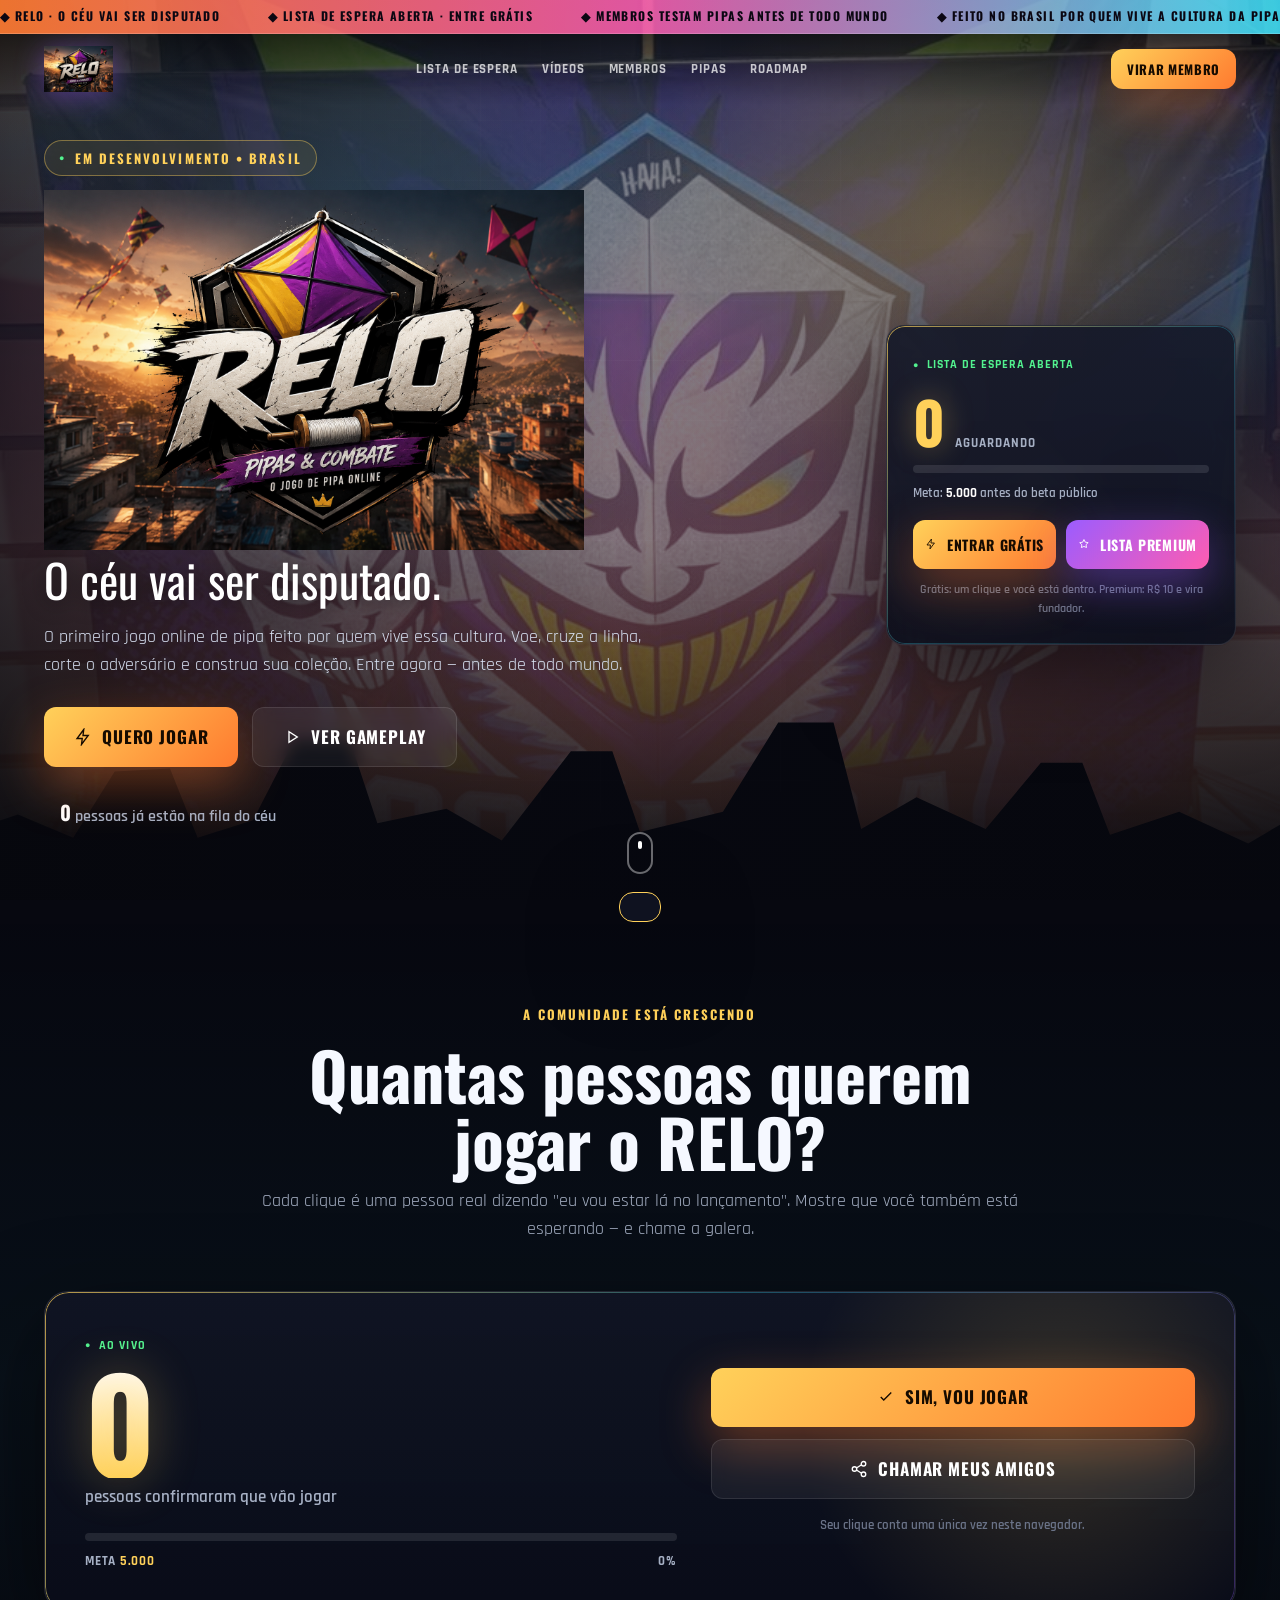
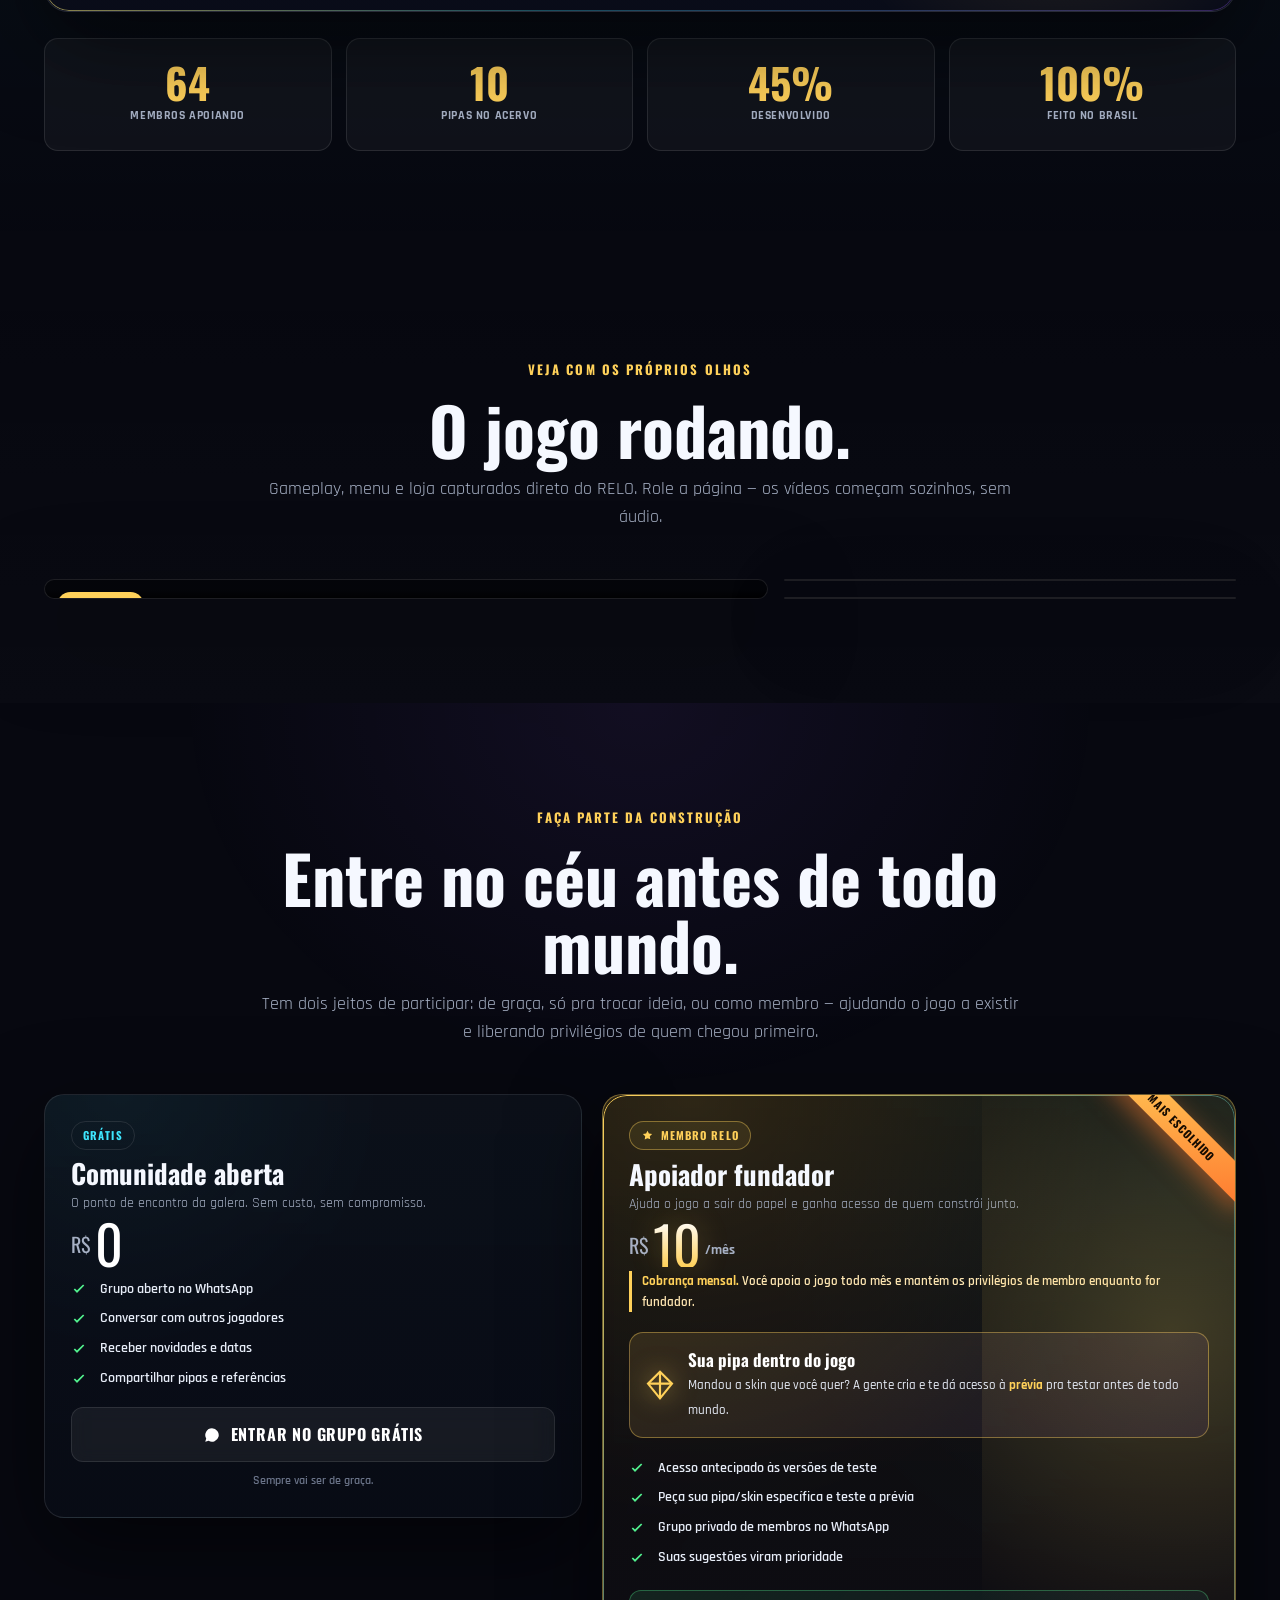
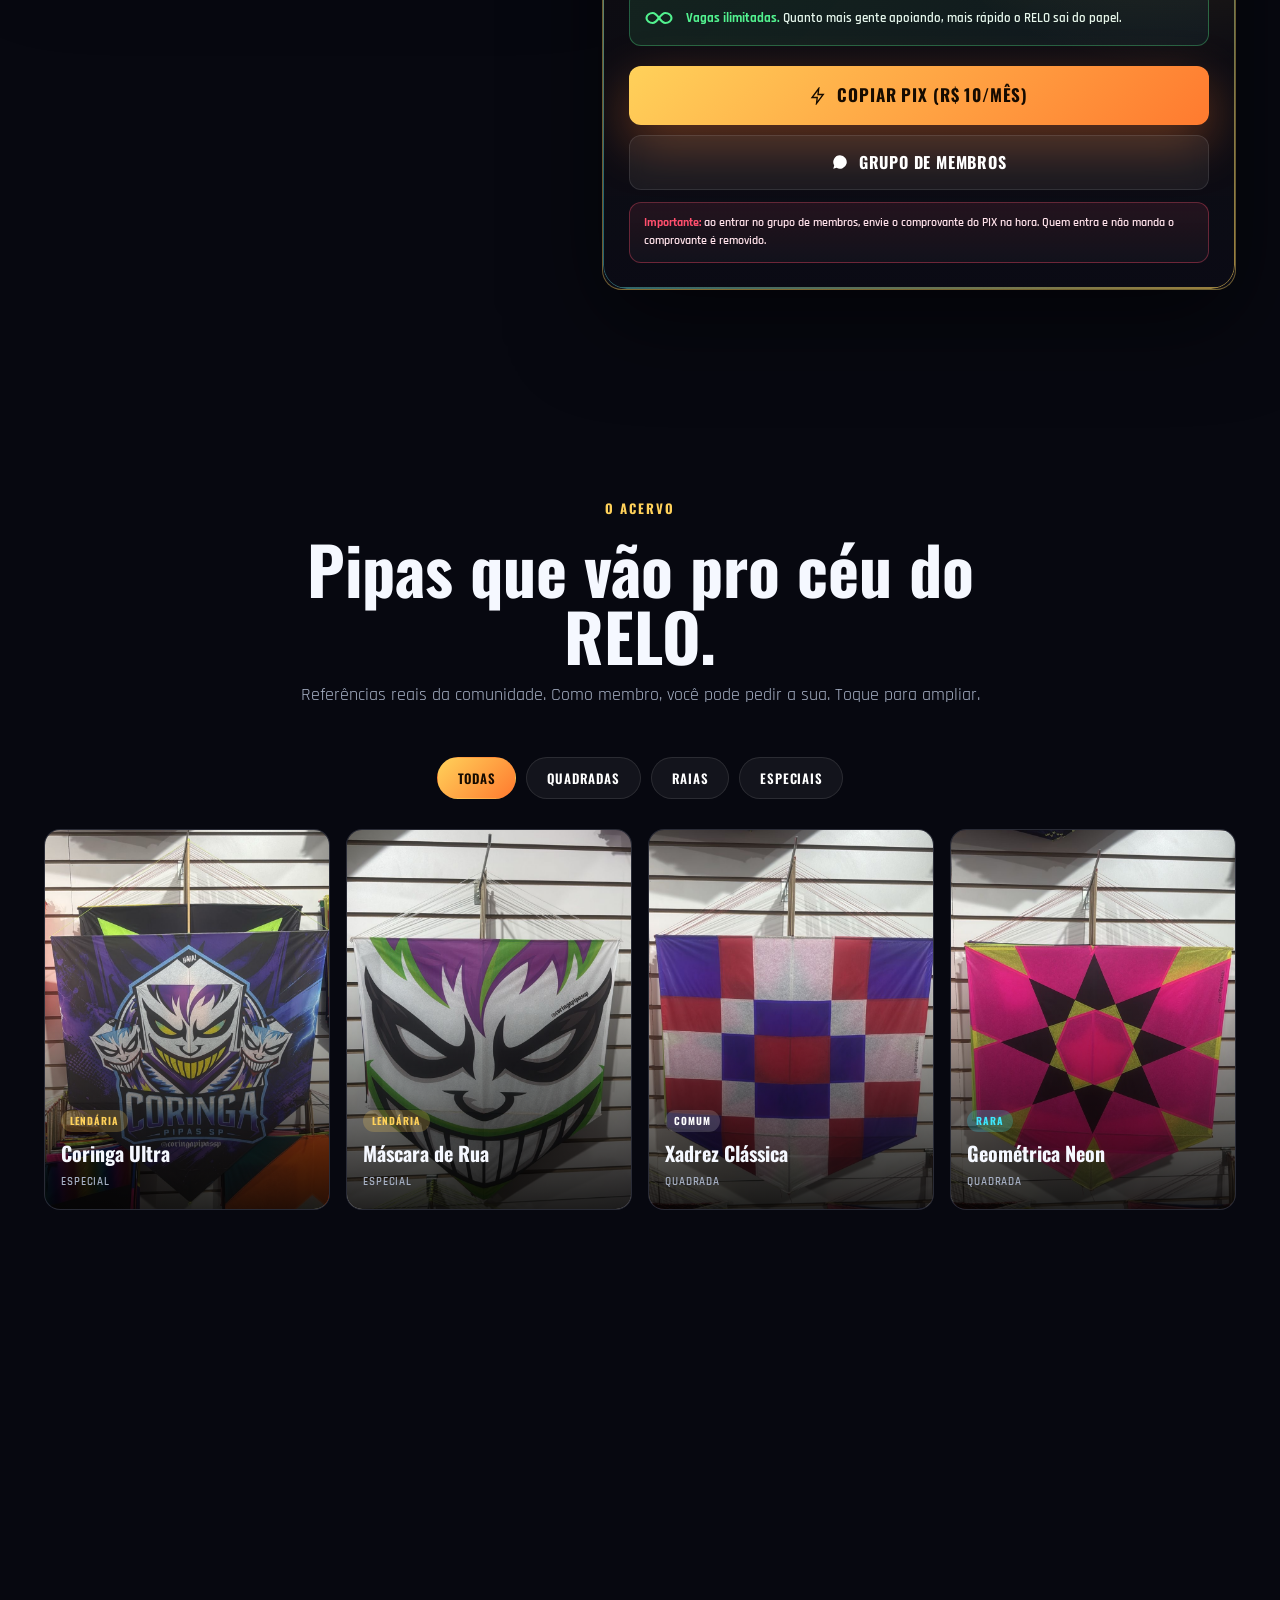
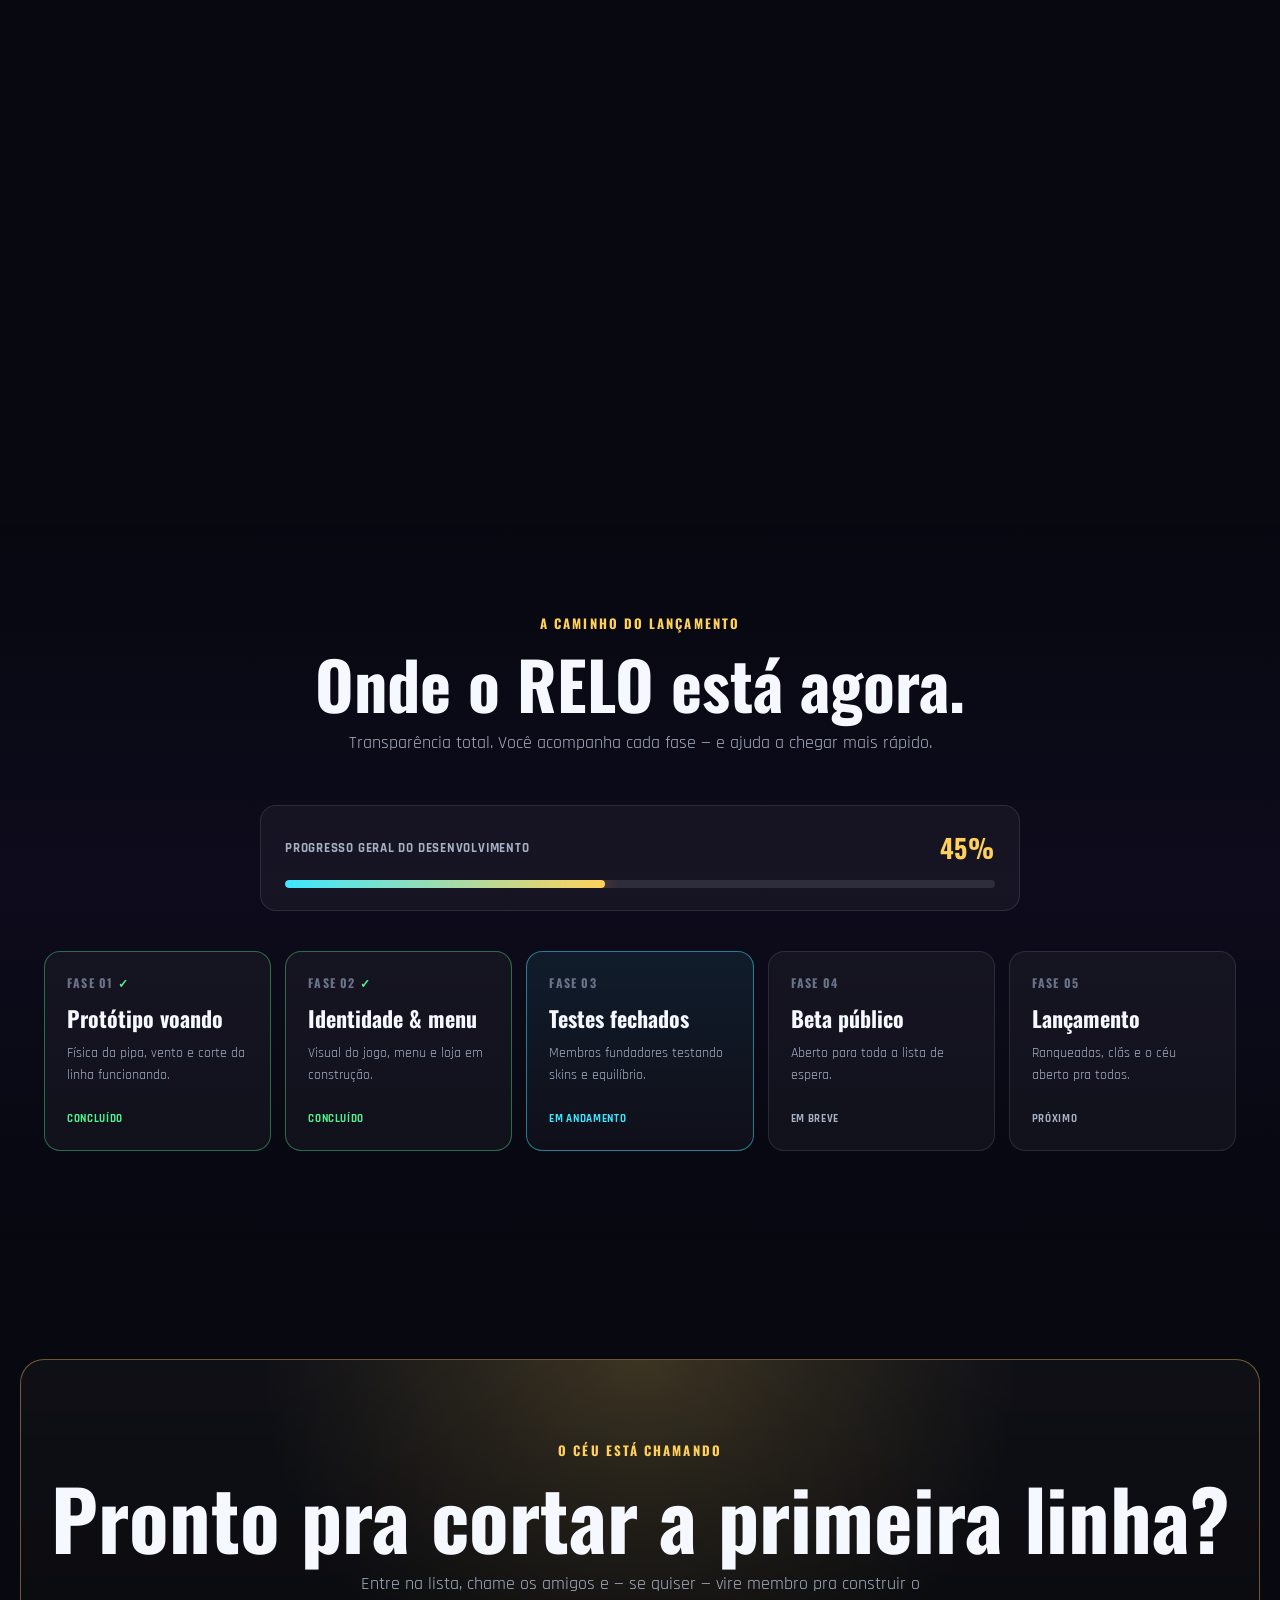
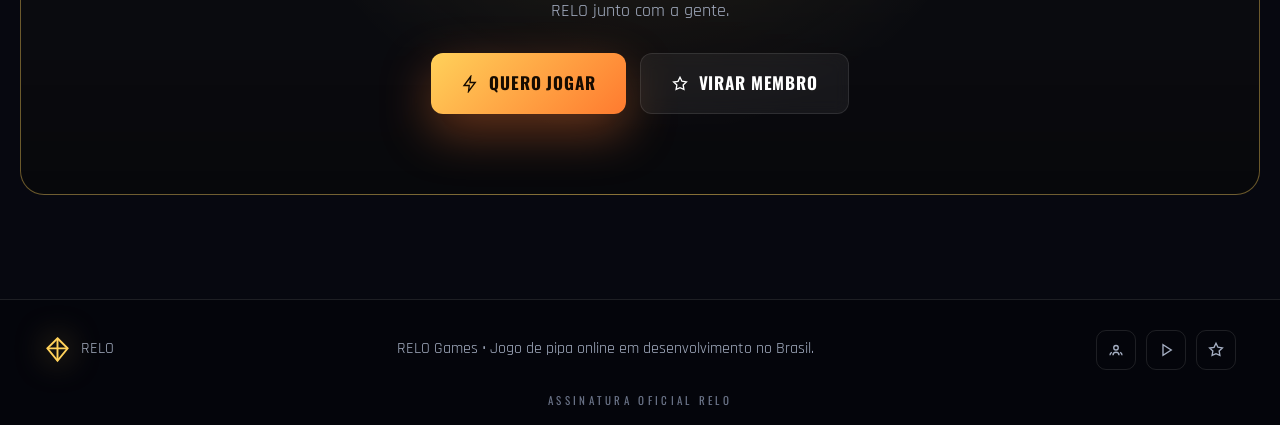
==== index.html @ 075b9c2d "Site RELO com aviso de melhor visualizacao via computador Site de pre-lancamento do jogo RELO. Inclu" ====
<!DOCTYPE html>
<html lang="pt-BR">
<head>
  <meta charset="UTF-8" />
  <meta name="viewport" content="width=device-width, initial-scale=1.0" />
  <title>RELO — O jogo de pipa que vai dominar o céu | Pré-lançamento</title>
  <meta name="description" content="RELO é o jogo online de pipa em desenvolvimento no Brasil. Entre na lista de espera, acompanhe os testes e vire membro para liberar sua pipa antes de todo mundo." />
  <meta name="theme-color" content="#080910" />
  <meta property="og:title" content="RELO — O céu vai ser disputado." />
  <meta property="og:description" content="Jogo online de pipa em desenvolvimento. Garanta seu lugar antes do lançamento." />
  <meta property="og:image" content="css/mov/Iconedogame.png" />
  <link rel="icon" type="image/png" href="css/mov/Iconedogame.png" />
  <link rel="apple-touch-icon" href="css/mov/Iconedogame.png" />
  <link rel="preconnect" href="https://fonts.googleapis.com" />
  <link rel="preconnect" href="https://fonts.gstatic.com" crossorigin />
  <link href="https://fonts.googleapis.com/css2?family=Oswald:wght@500;600;700&family=Rajdhani:wght@500;600;700&display=swap" rel="stylesheet" />
  <link rel="stylesheet" href="css/style.css" />
</head>
<body>
  <svg width="0" height="0" style="position:absolute" aria-hidden="true">
    <defs>
      <symbol id="i-kite" viewBox="0 0 24 24"><path d="M12 2 21 11 12 22 3 11Z"/><path d="M12 2v20M3 11h18"/></symbol>
      <symbol id="i-menu" viewBox="0 0 24 24"><path d="M4 7h16M4 12h16M4 17h16"/></symbol>
      <symbol id="i-x" viewBox="0 0 24 24"><path d="M6 6 18 18M18 6 6 18"/></symbol>
      <symbol id="i-play" viewBox="0 0 24 24"><path d="M8 5v14l11-7Z"/></symbol>
      <symbol id="i-users" viewBox="0 0 24 24"><path d="M16 19c0-2.2-1.8-4-4-4s-4 1.8-4 4"/><circle cx="12" cy="9" r="3"/><path d="M20 19c0-1.8-1-3.2-2.5-3.8M6.5 15.2C5 15.8 4 17.2 4 19"/></symbol>
      <symbol id="i-share" viewBox="0 0 24 24"><circle cx="18" cy="5" r="3"/><circle cx="6" cy="12" r="3"/><circle cx="18" cy="19" r="3"/><path d="M8.6 10.7 15.4 6.3M8.6 13.3l6.8 4.4"/></symbol>
      <symbol id="i-lock" viewBox="0 0 24 24"><rect x="5" y="10" width="14" height="10" rx="2"/><path d="M8 10V7a4 4 0 0 1 8 0v3"/></symbol>
      <symbol id="i-check" viewBox="0 0 24 24"><path d="m5 12 4 4L19 6"/></symbol>
      <symbol id="i-bolt" viewBox="0 0 24 24"><path d="M13 2 4 14h7l-1 8 9-12h-7l1-8Z"/></symbol>
      <symbol id="i-wa" viewBox="0 0 24 24"><path d="M12 3a9 9 0 0 0-7.7 13.6L3 21l4.5-1.2A9 9 0 1 0 12 3Z"/><path d="M8.5 8.6c.2-.5.4-.5.7-.5h.5c.2 0 .4 0 .6.5l.7 1.6c.1.2 0 .4-.1.6l-.5.6c-.1.2-.2.3 0 .6.3.5.8 1.1 1.4 1.5.6.4.9.5 1.1.6.2 0 .4 0 .5-.1l.6-.7c.2-.2.4-.2.6-.1l1.5.7c.2.1.4.2.4.4 0 .5-.2 1.3-.7 1.6-.5.3-1.4.5-2.6 0-1.5-.6-2.9-1.6-3.9-3-.6-.8-1.1-1.8-1.1-2.8 0-.7.3-1.2.5-1.5Z"/></symbol>
      <symbol id="i-star" viewBox="0 0 24 24"><path d="m12 3 2.6 5.3 5.9.9-4.3 4.1 1 5.8L12 16.9 6.8 19.2l1-5.8-4.3-4.1 5.9-.9L12 3Z"/></symbol>
      <symbol id="i-arrow" viewBox="0 0 24 24"><path d="M5 12h14M13 6l6 6-6 6"/></symbol>
    </defs>
  </svg>

  <!-- PRELOADER -->
  <div class="preloader" id="preloader" aria-hidden="true">
    <img class="pre-logo" src="css/mov/Iconedogame.png" alt="RELO" />
    <span class="pre-tag">carregando o céu…</span>
    <div class="pre-bar"><span></span></div>
  </div>

  <!-- AVISO DESKTOP -->
  <div class="desktop-notice" id="desktopNotice">
    <span class="dn-icon">🖥️</span>
    <p>Para a melhor experiência, acesse pelo <b>computador</b>.</p>
    <button class="dn-close" id="closeNotice" aria-label="Fechar aviso">&times;</button>
  </div>

  <!-- FUNDO ANIMADO -->
  <canvas class="fx-canvas" id="fxCanvas" aria-hidden="true"></canvas>
  <div class="cursor-glow" id="cursorGlow" aria-hidden="true"></div>

  <!-- TOPO: ticker de anúncio -->
  <div class="topbar" id="topbar">
    <div class="ticker"><div class="ticker-track" id="tickerTrack"></div></div>
  </div>

  <header class="nav" id="nav">
    <div class="container nav-inner">
      <a class="brand" href="#topo" aria-label="RELO">
        <img class="brand-logo" src="css/mov/Iconedogame.png" alt="RELO" />
      </a>
      <nav class="nav-links" id="navLinks">
        <a href="#comunidade">Lista de espera</a>
        <a href="#videos">Vídeos</a>
        <a href="#membros">Membros</a>
        <a href="#galeria">Pipas</a>
        <a href="#roadmap">Roadmap</a>
      </nav>
      <div class="nav-actions">
        <a href="#membros" class="btn btn-primary btn-sm">Virar membro</a>
        <button class="burger" id="burger" aria-label="Abrir menu"><svg><use href="#i-menu"/></svg></button>
      </div>
    </div>
  </header>

  <main id="topo">
    <!-- HERO -->
    <section class="hero">
      <div class="hero-media" aria-hidden="true">
        <video autoplay muted loop playsinline preload="metadata" poster="css/mov/2996483c-a975-49ae-b108-f46422856512.JPG">
          <source src="css/mov/gameplay.mp4" type="video/mp4" />
        </video>
      </div>
      <div class="hero-overlay"></div>
      <div class="hero-grid-fx" aria-hidden="true"></div>
      <div class="kite-field" aria-hidden="true">
        <span class="kite k1"></span><span class="kite k2"></span><span class="kite k3"></span><span class="kite k4"></span>
      </div>

      <div class="container hero-inner">
        <div class="hero-copy">
          <span class="kicker reveal"><span class="live-dot">●</span> Em desenvolvimento • Brasil</span>
          <h1 class="sr-only">RELO — jogo online de pipa</h1>
          <img class="hero-logo reveal" src="css/mov/Iconedogame.png" alt="RELO — Pipas & Combate" />
          <p class="hero-sub reveal">O céu vai ser disputado.</p>
          <p class="lead reveal">O primeiro jogo online de pipa feito por quem vive essa cultura. Voe, cruze a linha, corte o adversário e construa sua coleção. Entre agora — antes de todo mundo.</p>
          <div class="hero-actions reveal">
            <a href="#comunidade" class="btn btn-primary btn-lg magnetic"><svg><use href="#i-bolt"/></svg> Quero jogar</a>
            <a href="#videos" class="btn btn-ghost btn-lg magnetic"><svg><use href="#i-play"/></svg> Ver gameplay</a>
          </div>
          <div class="hero-trust reveal">
            <div class="avatar-row" id="heroAvatars"></div>
            <p><b id="heroTotal" data-count="0">0</b> pessoas já estão na fila do céu</p>
          </div>
        </div>

        <aside class="launch-card reveal">
          <span class="live-badge"><span class="live-dot">●</span> Lista de espera aberta</span>
          <div class="lc-count"><strong id="launchTotal" data-count="0">0</strong><em>aguardando</em></div>
          <div class="lc-bar"><span id="launchBar"></span></div>
          <p class="lc-goal">Meta: <b id="launchGoal">5.000</b> antes do beta público</p>
          <div class="lc-choices">
            <button class="btn btn-primary magnetic" id="launchJoin" type="button"><svg><use href="#i-bolt"/></svg> Entrar grátis</button>
            <a href="#membros" class="btn btn-premium magnetic" id="launchPremium"><svg><use href="#i-star"/></svg> Lista premium</a>
          </div>
          <span class="lc-mini">Grátis: um clique e você está dentro. Premium: R$ 10 e vira fundador.</span>
        </aside>
      </div>

      <a href="#comunidade" class="scroll-cue" aria-label="Rolar"><span></span></a>
    </section>

    <!-- LISTA DE ESPERA / HYPE -->
    <section class="sec wait-section" id="comunidade">
      <div class="container">
        <div class="sec-head reveal">
          <span class="eyebrow">A comunidade está crescendo</span>
          <h2>Quantas pessoas querem jogar o RELO?</h2>
          <p>Cada clique é uma pessoa real dizendo "eu vou estar lá no lançamento". Mostre que você também está esperando — e chame a galera.</p>
        </div>

        <div class="hype-panel reveal">
          <div class="hype-main">
            <span class="hype-label"><span class="live-dot">●</span> ao vivo</span>
            <b class="hype-number" id="waitCount" data-count="0">0</b>
            <span class="hype-sub">pessoas confirmaram que vão jogar</span>
            <div class="hype-bar"><span id="waitBar"></span></div>
            <div class="hype-bar-info"><span>Meta <b id="waitGoal">5.000</b></span><span id="waitPct">0%</span></div>
          </div>
          <div class="hype-actions">
            <button class="btn btn-primary btn-lg wait-btn magnetic" id="confirmWait" type="button"><svg><use href="#i-check"/></svg> Sim, vou jogar</button>
            <button class="btn btn-ghost btn-lg magnetic" id="shareSite" type="button"><svg><use href="#i-share"/></svg> Chamar meus amigos</button>
            <p class="microcopy" id="waitHint">Seu clique conta uma única vez neste navegador.</p>
          </div>
        </div>

        <div class="stat-strip reveal">
          <div class="stat"><b id="sMembers">0</b><span>membros apoiando</span></div>
          <div class="stat"><b id="sKites">10</b><span>pipas no acervo</span></div>
          <div class="stat"><b>45%</b><span>desenvolvido</span></div>
          <div class="stat"><b>100%</b><span>feito no Brasil</span></div>
        </div>
      </div>
    </section>

    <!-- VÍDEOS DO JOGO -->
    <section class="sec videos-section" id="videos">
      <div class="container">
        <div class="sec-head reveal">
          <span class="eyebrow">Veja com os próprios olhos</span>
          <h2>O jogo rodando.</h2>
          <p>Gameplay, menu e loja capturados direto do RELO. Role a página — os vídeos começam sozinhos, sem áudio.</p>
        </div>
        <div class="game-video-grid" id="gameVideoGrid"></div>
      </div>
    </section>

    <!-- MEMBROS / DESTAQUE -->
    <section class="sec members-section" id="membros">
      <div class="container">
        <div class="sec-head reveal">
          <span class="eyebrow">Faça parte da construção</span>
          <h2>Entre no céu antes de todo mundo.</h2>
          <p>Tem dois jeitos de participar: de graça, só pra trocar ideia, ou como membro — ajudando o jogo a existir e liberando privilégios de quem chegou primeiro.</p>
        </div>

        <div class="plans-grid">
          <!-- FREE -->
          <article class="plan plan-free reveal">
            <div class="plan-top">
              <span class="plan-tag">Grátis</span>
              <h3>Comunidade aberta</h3>
              <p class="plan-desc">O ponto de encontro da galera. Sem custo, sem compromisso.</p>
            </div>
            <div class="plan-price"><span class="pp-cur">R$</span><span class="pp-val">0</span></div>
            <ul class="plan-list">
              <li><svg><use href="#i-check"/></svg> Grupo aberto no WhatsApp</li>
              <li><svg><use href="#i-check"/></svg> Conversar com outros jogadores</li>
              <li><svg><use href="#i-check"/></svg> Receber novidades e datas</li>
              <li><svg><use href="#i-check"/></svg> Compartilhar pipas e referências</li>
            </ul>
            <a href="#" class="btn btn-ghost btn-block magnetic" id="communityWhatsapp" data-wa="free"><svg><use href="#i-wa"/></svg> Entrar no grupo grátis</a>
            <span class="plan-foot">Sempre vai ser de graça.</span>
          </article>

          <!-- MEMBRO R$10 (DESTAQUE) -->
          <article class="plan plan-member reveal" id="membro">
            <div class="plan-flare" aria-hidden="true"></div>
            <span class="plan-ribbon">Mais escolhido</span>
            <div class="plan-top">
              <span class="plan-tag gold"><svg><use href="#i-star"/></svg> Membro RELO</span>
              <h3>Apoiador fundador</h3>
              <p class="plan-desc">Ajuda o jogo a sair do papel e ganha acesso de quem constrói junto.</p>
            </div>
            <div class="plan-price gold"><span class="pp-cur">R$</span><span class="pp-val">10</span><span class="pp-per">/mês</span></div>
            <p class="monthly-note"><b>Cobrança mensal.</b> Você apoia o jogo todo mês e mantém os privilégios de membro enquanto for fundador.</p>

            <div class="perk-hero">
              <svg><use href="#i-kite"/></svg>
              <div>
                <b>Sua pipa dentro do jogo</b>
                <span>Mandou a skin que você quer? A gente cria e te dá acesso à <i>prévia</i> pra testar antes de todo mundo.</span>
              </div>
            </div>

            <ul class="plan-list">
              <li><svg><use href="#i-check"/></svg> Acesso antecipado às versões de teste</li>
              <li><svg><use href="#i-check"/></svg> Peça sua pipa/skin específica e teste a prévia</li>
              <li><svg><use href="#i-check"/></svg> Grupo privado de membros no WhatsApp</li>
              <li><svg><use href="#i-check"/></svg> Suas sugestões viram prioridade</li>
            </ul>

            <div class="unlimited-row">
              <svg viewBox="0 0 24 24"><path d="M7 8c-2.8 0-5 1.8-5 4s2.2 4 5 4c4 0 6-8 10-8 2.8 0 5 1.8 5 4s-2.2 4-5 4c-4 0-6-8-10-8Z"/></svg>
              <span><b>Vagas ilimitadas.</b> Quanto mais gente apoiando, mais rápido o RELO sai do papel.</span>
            </div>

            <div class="member-actions">
              <button class="btn btn-primary btn-block btn-lg magnetic" id="pixButton" type="button"><svg><use href="#i-bolt"/></svg> Copiar PIX (R$ 10/mês)</button>
              <a href="#" class="btn btn-ghost btn-block magnetic" id="supportWhatsapp" data-wa="vip"><svg><use href="#i-wa"/></svg> Grupo de membros</a>
            </div>
            <p class="member-note"><b>Importante:</b> ao entrar no grupo de membros, envie o comprovante do PIX na hora. Quem entra e não manda o comprovante é removido.</p>
          </article>
        </div>
      </div>
    </section>

    <!-- GALERIA DE PIPAS -->
    <section class="sec gallery-section" id="galeria">
      <div class="container">
        <div class="sec-head reveal">
          <span class="eyebrow">O acervo</span>
          <h2>Pipas que vão pro céu do RELO.</h2>
          <p>Referências reais da comunidade. Como membro, você pode pedir a sua. Toque para ampliar.</p>
        </div>
        <div class="filter-row reveal" id="galleryFilters">
          <button class="chip active" data-filter="all">Todas</button>
          <button class="chip" data-filter="Quadrada">Quadradas</button>
          <button class="chip" data-filter="Raia">Raias</button>
          <button class="chip" data-filter="Especial">Especiais</button>
        </div>
        <div class="showcase-grid" id="galleryGrid"></div>
      </div>
    </section>

    <!-- ROADMAP -->
    <section class="sec roadmap-section" id="roadmap">
      <div class="container">
        <div class="sec-head reveal">
          <span class="eyebrow">A caminho do lançamento</span>
          <h2>Onde o RELO está agora.</h2>
          <p>Transparência total. Você acompanha cada fase — e ajuda a chegar mais rápido.</p>
        </div>
        <div class="dev-progress reveal">
          <div class="dp-head"><span>Progresso geral do desenvolvimento</span><b id="devPct">45%</b></div>
          <div class="dp-bar"><span id="devBar"></span></div>
        </div>
        <div class="road-grid">
          <article class="road done reveal"><span class="road-ph">Fase 01</span><h3>Protótipo voando</h3><p>Física da pipa, vento e corte da linha funcionando.</p><span class="road-state">Concluído</span></article>
          <article class="road done reveal"><span class="road-ph">Fase 02</span><h3>Identidade & menu</h3><p>Visual do jogo, menu e loja em construção.</p><span class="road-state">Concluído</span></article>
          <article class="road active reveal"><span class="road-ph">Fase 03</span><h3>Testes fechados</h3><p>Membros fundadores testando skins e equilíbrio.</p><span class="road-state">Em andamento</span></article>
          <article class="road reveal"><span class="road-ph">Fase 04</span><h3>Beta público</h3><p>Aberto para toda a lista de espera.</p><span class="road-state">Em breve</span></article>
          <article class="road reveal"><span class="road-ph">Fase 05</span><h3>Lançamento</h3><p>Ranqueadas, clãs e o céu aberto pra todos.</p><span class="road-state">Próximo</span></article>
        </div>
      </div>
    </section>

    <!-- CTA FINAL -->
    <section class="sec download" id="baixar">
      <div class="container cta-final reveal">
        <div class="kite-field cta-kites" aria-hidden="true"><span class="kite k1"></span><span class="kite k2"></span></div>
        <span class="eyebrow">O céu está chamando</span>
        <h2>Pronto pra cortar a primeira linha?</h2>
        <p>Entre na lista, chame os amigos e — se quiser — vire membro pra construir o RELO junto com a gente.</p>
        <div class="cta-actions">
          <a class="btn btn-primary btn-lg magnetic" href="#comunidade"><svg><use href="#i-bolt"/></svg> Quero jogar</a>
          <a class="btn btn-ghost btn-lg magnetic" href="#membros"><svg><use href="#i-star"/></svg> Virar membro</a>
        </div>
      </div>
    </section>
  </main>

  <footer class="footer">
    <div class="container foot-inner">
      <div class="brand"><svg class="mark"><use href="#i-kite"/></svg><span>RELO</span></div>
      <span>RELO Games • Jogo de pipa online em desenvolvimento no Brasil.</span>
      <div class="social">
        <a href="#comunidade" aria-label="Comunidade"><svg><use href="#i-users"/></svg></a>
        <a href="#videos" aria-label="Vídeos"><svg><use href="#i-play"/></svg></a>
        <a href="#membros" aria-label="Membros"><svg><use href="#i-star"/></svg></a>
      </div>
    </div>
    <div class="signature">ASSINATURA OFICIAL RELO</div>
  </footer>

  <!-- LIGHTBOX -->
  <div class="lightbox" id="lightbox" aria-hidden="true">
    <button class="lb-close" id="lbClose" aria-label="Fechar"><svg><use href="#i-x"/></svg></button>
    <div class="lb-inner" id="lbInner"></div>
  </div>

  <div class="toast" id="toast"></div>

  <script>
    document.getElementById('closeNotice').addEventListener('click',function(){
      document.getElementById('desktopNotice').style.display='none';
    });
  </script>
  <script src="js/config.js"></script>
  <script src="js/api.js"></script>
  <script src="js/app.js"></script>
</body>
</html>
---- css/style.css ----
/* ============================================================
   RELO — Pré-lançamento. Design senior, AAA, cultura de pipa.
   ============================================================ */
:root{
  --bg:#070810;
  --bg2:#0b0e1c;
  --panel:rgba(16,20,34,.66);
  --line:rgba(255,255,255,.10);
  --line-strong:rgba(255,209,90,.40);
  --text:#f5f8ff;
  --muted:#a6b0c4;
  --faint:#6a7388;
  --gold:#ffd15a;
  --orange:#ff7a2f;
  --cyan:#3ee7ff;
  --green:#52f28f;
  --red:#ff4f6d;
  --violet:#9b5cff;
  --pink:#ff5db1;
  --shadow:0 30px 90px rgba(0,0,0,.55);
  --maxw:1240px;
  --r:18px;
}
*{box-sizing:border-box;margin:0;padding:0}
html{scroll-behavior:smooth}
body{font-family:"Rajdhani","Segoe UI",sans-serif;background:var(--bg);color:var(--text);line-height:1.55;overflow-x:hidden;-webkit-font-smoothing:antialiased}
body::before{content:"";position:fixed;inset:0;z-index:-4;background:
  radial-gradient(60% 50% at 10% 6%,rgba(62,231,255,.16),transparent 55%),
  radial-gradient(55% 45% at 90% 14%,rgba(255,122,47,.16),transparent 52%),
  radial-gradient(40% 40% at 75% 80%,rgba(155,92,255,.12),transparent 60%),
  linear-gradient(180deg,#070810 0%,#0d1226 46%,#06070e 100%)}
a{color:inherit;text-decoration:none}
button,input{font:inherit}
svg,img,video{display:block}
b,strong{font-weight:700}
.container{width:100%;max-width:var(--maxw);margin:0 auto;padding:0 24px}

/* FUNDO CANVAS + CURSOR */
.fx-canvas{position:fixed;inset:0;z-index:-3;pointer-events:none;opacity:.9}
.cursor-glow{position:fixed;top:0;left:0;width:520px;height:520px;border-radius:50%;pointer-events:none;z-index:1;transform:translate(-50%,-50%);background:radial-gradient(circle,rgba(255,209,90,.10),rgba(62,231,255,.05) 40%,transparent 68%);mix-blend-mode:screen;transition:opacity .3s;opacity:0}
@media (hover:hover){.cursor-glow{opacity:1}}

/* SR-ONLY */
.sr-only{position:absolute;width:1px;height:1px;padding:0;margin:-1px;overflow:hidden;clip:rect(0,0,0,0);border:0}

/* PRELOADER */
.preloader{position:fixed;inset:0;z-index:200;display:grid;place-content:center;justify-items:center;gap:18px;background:radial-gradient(circle at 50% 40%,#150f2b,#06070e);transition:opacity .6s,visibility .6s}
.preloader.hide{opacity:0;visibility:hidden}
.pre-logo{width:min(260px,68vw);filter:drop-shadow(0 0 40px rgba(155,92,255,.5));animation:preFly 2s ease-in-out infinite}
@keyframes preFly{0%,100%{transform:translateY(0) rotate(-1.5deg)}50%{transform:translateY(-12px) rotate(1.5deg)}}
.pre-tag{color:var(--muted);text-transform:uppercase;letter-spacing:.2em;font-size:12px;font-weight:700}
.pre-bar{width:180px;height:4px;border-radius:999px;background:rgba(255,255,255,.12);overflow:hidden}
.pre-bar span{display:block;height:100%;width:40%;border-radius:999px;background:linear-gradient(90deg,var(--gold),var(--violet));animation:preLoad 1.2s ease-in-out infinite}
@keyframes preLoad{0%{transform:translateX(-120%)}100%{transform:translateX(360%)}}

/* TOPBAR TICKER */
.topbar{position:fixed;top:0;left:0;right:0;z-index:60;height:34px;background:linear-gradient(90deg,rgba(255,122,47,.9),rgba(255,93,177,.85),rgba(62,231,255,.85));overflow:hidden;border-bottom:1px solid rgba(255,255,255,.18)}
.ticker{height:100%;display:flex;align-items:center}
.ticker-track{display:flex;gap:48px;white-space:nowrap;animation:tick 26s linear infinite;will-change:transform}
.ticker-track span{font-family:"Oswald";font-weight:700;text-transform:uppercase;letter-spacing:.12em;font-size:12px;color:#0b0712;display:inline-flex;align-items:center;gap:10px}
@keyframes tick{from{transform:translateX(0)}to{transform:translateX(-50%)}}

/* NAV */
.nav{position:fixed;top:34px;left:0;right:0;z-index:55;transition:.25s;background:linear-gradient(180deg,rgba(0,0,0,.55),transparent)}
.nav.scrolled{background:rgba(8,10,20,.82);border-bottom:1px solid var(--line);backdrop-filter:blur(20px);top:0}
.nav-inner{height:70px;display:flex;align-items:center;justify-content:space-between;gap:20px}
.brand{display:flex;align-items:center;gap:10px}
.brand-logo{height:46px;width:auto;filter:drop-shadow(0 4px 14px rgba(155,92,255,.45))}
.mark{width:27px;height:27px;stroke:var(--gold);fill:none;stroke-width:1.7;filter:drop-shadow(0 0 16px rgba(255,209,90,.6))}
.nav-links{display:flex;align-items:center;gap:24px}
.nav-links a{font-size:13px;font-weight:700;text-transform:uppercase;letter-spacing:.07em;color:rgba(255,255,255,.74);position:relative;transition:.2s}
.nav-links a::after{content:"";position:absolute;left:0;bottom:-6px;height:2px;width:0;background:var(--gold);transition:.25s}
.nav-links a:hover{color:#fff}.nav-links a:hover::after{width:100%}
.nav-actions{display:flex;align-items:center;gap:10px}
.burger{display:none;border:0;background:rgba(255,255,255,.08);color:#fff;width:42px;height:42px;border-radius:10px}
.burger svg,.btn svg,.social svg,.lb-close svg{width:18px;height:18px;stroke:currentColor;fill:none;stroke-width:1.8}

/* BOTÕES */
.btn{position:relative;border:0;cursor:pointer;display:inline-flex;align-items:center;justify-content:center;gap:10px;border-radius:12px;padding:14px 24px;font-family:"Oswald";font-weight:700;text-transform:uppercase;letter-spacing:.05em;transition:.2s transform,.2s box-shadow,.2s border-color,.2s background;white-space:nowrap;overflow:hidden}
.btn::after{content:"";position:absolute;top:0;left:-120%;width:60%;height:100%;background:linear-gradient(100deg,transparent,rgba(255,255,255,.35),transparent);transform:skewX(-18deg);transition:.6s}
.btn:hover::after{left:130%}
.btn:hover{transform:translateY(-3px)}
.btn:active{transform:translateY(-1px) scale(.99)}
.btn-sm{padding:10px 16px;font-size:13px}
.btn-lg{padding:16px 30px;font-size:17px}
.btn-block{width:100%}
.btn svg{fill:none}
.btn-primary svg[href="#i-wa"],.btn svg use{}
.btn-primary{background:linear-gradient(135deg,var(--gold),var(--orange));color:#160b00;box-shadow:0 18px 50px rgba(255,122,47,.38)}
.btn-primary:hover{box-shadow:0 22px 64px rgba(255,122,47,.5)}
.btn-secondary{background:linear-gradient(135deg,var(--cyan),var(--violet));color:#04060f;box-shadow:0 18px 50px rgba(62,231,255,.28)}
.btn-ghost{background:rgba(255,255,255,.06);border:1px solid var(--line);color:#fff;backdrop-filter:blur(8px)}
.btn-ghost:hover{border-color:var(--line-strong);background:rgba(255,255,255,.1)}
[id$="Whatsapp"] svg use{fill:currentColor;stroke:none}
.btn svg.wa{fill:currentColor}

/* HERO */
.hero{min-height:100vh;position:relative;display:flex;align-items:center;padding:140px 0 70px;overflow:hidden}
.hero-media{position:absolute;inset:0;z-index:-2;overflow:hidden;background:linear-gradient(135deg,#1a2240,#08090f)}
.hero-media::before{content:"";position:absolute;inset:0;z-index:0;background:
  radial-gradient(44% 48% at 76% 26%,rgba(255,209,90,.5),transparent 62%),
  radial-gradient(40% 40% at 64% 44%,rgba(255,79,109,.26),transparent 70%),
  radial-gradient(38% 32% at 26% 22%,rgba(62,231,255,.2),transparent 64%),
  linear-gradient(180deg,#10162a 0%,#243054 38%,#7d3a48 70%,#ff8b3d 100%)}
.hero-media::after{content:"";position:absolute;left:-4%;right:-4%;bottom:-1px;height:32%;z-index:2;background:#070810;
  clip-path:polygon(0 78%,5% 70%,9% 78%,12% 55%,16% 54%,18% 78%,22% 72%,25% 44%,29% 44%,31% 73%,36% 68%,40% 79%,45% 48%,48% 48%,50% 76%,56% 69%,60% 38%,64% 38%,66% 75%,70% 64%,75% 75%,79% 52%,82% 52%,84% 77%,89% 69%,94% 80%,100% 63%,100% 100%,0 100%)}
.hero-media video{position:absolute;inset:0;z-index:1;width:100%;height:100%;object-fit:cover;opacity:.6;filter:saturate(1.2) contrast(1.05) brightness(1.05);mix-blend-mode:screen}
.hero-overlay{position:absolute;inset:0;z-index:-1;background:
  linear-gradient(90deg,rgba(6,7,12,.72),rgba(6,7,12,.16) 48%,rgba(6,7,12,.46)),
  linear-gradient(180deg,rgba(0,0,0,.05),rgba(7,8,16,.2) 60%,#070810 99%)}
.hero-grid-fx{position:absolute;inset:0;z-index:-1;background-image:linear-gradient(rgba(255,255,255,.045) 1px,transparent 1px),linear-gradient(90deg,rgba(255,255,255,.045) 1px,transparent 1px);background-size:60px 60px;mask-image:radial-gradient(circle at 50% 40%,#000,transparent 70%);opacity:.5}
.kite-field{position:absolute;inset:0;pointer-events:none;overflow:hidden;z-index:0}
.kite{position:absolute;width:26px;height:34px;background:linear-gradient(135deg,var(--gold),var(--red));clip-path:polygon(50% 0,100% 45%,50% 100%,0 45%);filter:drop-shadow(0 12px 18px rgba(0,0,0,.55));opacity:.85}
.kite::after{content:"";position:absolute;left:50%;top:90%;height:70px;border-left:1px solid rgba(255,255,255,.4);transform:rotate(14deg)}
.k1{left:-6%;top:18%;animation:fly 26s linear infinite}
.k2{left:-8%;top:40%;animation:fly 33s linear infinite 5s;background:linear-gradient(135deg,var(--cyan),var(--violet))}
.k3{left:-6%;top:64%;animation:fly 29s linear infinite 11s;background:linear-gradient(135deg,#fff,var(--gold))}
.k4{left:-5%;top:30%;animation:fly 38s linear infinite 17s;background:linear-gradient(135deg,var(--green),var(--cyan))}
@keyframes fly{0%{transform:translateX(-10vw) translateY(0) rotate(-12deg)}50%{transform:translateX(58vw) translateY(-44px) rotate(10deg)}100%{transform:translateX(122vw) translateY(12px) rotate(-8deg)}}

.hero-inner{display:grid;grid-template-columns:minmax(0,1fr) 350px;gap:54px;align-items:center;position:relative;z-index:3}
.hero-copy{min-width:0}
.kicker,.eyebrow{display:inline-flex;align-items:center;gap:8px;color:var(--gold);font-family:"Oswald";font-size:13px;font-weight:700;text-transform:uppercase;letter-spacing:.16em}
.kicker{border:1px solid var(--line-strong);background:rgba(255,209,90,.08);padding:7px 14px;border-radius:999px;backdrop-filter:blur(8px)}
.live-dot{color:var(--green);animation:pulse 1.6s ease-in-out infinite;font-size:9px}
@keyframes pulse{50%{opacity:.3}}
.hero-logo{width:min(540px,86%);height:auto;margin:14px 0 6px;filter:drop-shadow(0 18px 50px rgba(0,0,0,.55)) drop-shadow(0 0 60px rgba(155,92,255,.35));animation:logoFloat 6s ease-in-out infinite;
  -webkit-mask-image:radial-gradient(125% 115% at 50% 46%, #000 58%, rgba(0,0,0,.35) 82%, transparent 100%);
  mask-image:radial-gradient(125% 115% at 50% 46%, #000 58%, rgba(0,0,0,.35) 82%, transparent 100%)}
@keyframes logoFloat{50%{transform:translateY(-10px)}}
.hero-sub{font-family:"Oswald";font-size:clamp(24px,4vw,46px);line-height:1.02;color:#fff;max-width:760px;text-shadow:0 2px 20px rgba(0,0,0,.5)}
.lead{max-width:600px;color:#d7e0f1;font-size:18px;margin:20px 0 28px}
.hero-actions{display:flex;gap:14px;flex-wrap:wrap}
.hero-trust{display:flex;align-items:center;gap:16px;margin-top:30px;flex-wrap:wrap}
.hero-trust p{color:var(--muted);font-weight:600}
.hero-trust b{color:#fff;font-family:"Oswald";font-size:20px}
.avatar-row{display:flex;align-items:center}
.avatar{width:38px;height:38px;border-radius:50%;display:grid;place-items:center;background:linear-gradient(135deg,var(--cyan),var(--violet));border:2px solid #0b0e1c;font-weight:800;color:#05060f;margin-left:-12px;box-shadow:0 4px 12px rgba(0,0,0,.4)}
.avatar:first-child{margin-left:0}
.avatar:nth-child(2n){background:linear-gradient(135deg,var(--gold),var(--orange))}
.avatar:nth-child(3n){background:linear-gradient(135deg,var(--pink),var(--red))}
.avatar:nth-child(4n){background:linear-gradient(135deg,var(--green),var(--cyan))}

/* LAUNCH CARD */
.launch-card{position:relative;border-radius:var(--r);padding:26px;background:linear-gradient(180deg,rgba(20,24,40,.9),rgba(12,15,28,.92));border:1px solid var(--line);box-shadow:var(--shadow);backdrop-filter:blur(20px);overflow:hidden}
.launch-card::before{content:"";position:absolute;inset:0;border-radius:var(--r);padding:1px;background:linear-gradient(135deg,rgba(255,209,90,.7),rgba(62,231,255,.25),transparent);-webkit-mask:linear-gradient(#000 0 0) content-box,linear-gradient(#000 0 0);-webkit-mask-composite:xor;mask-composite:exclude;pointer-events:none}
.live-badge{display:inline-flex;align-items:center;gap:8px;color:var(--green);font-weight:700;text-transform:uppercase;letter-spacing:.08em;font-size:12px}
.lc-count{display:flex;align-items:baseline;gap:10px;margin:16px 0 12px}
.lc-count strong{font-family:"Oswald";font-size:58px;color:var(--gold);line-height:1;text-shadow:0 0 30px rgba(255,209,90,.35)}
.lc-count em{font-style:normal;color:var(--muted);text-transform:uppercase;font-weight:700;font-size:13px;letter-spacing:.08em}
.lc-bar,.hype-bar,.slots-bar,.dp-bar{height:8px;border-radius:999px;background:rgba(255,255,255,.1);overflow:hidden}
.lc-bar span,.hype-bar span,.slots-bar span,.dp-bar span{display:block;height:100%;width:0;border-radius:999px;background:linear-gradient(90deg,var(--gold),var(--orange));box-shadow:0 0 16px rgba(255,122,47,.6);transition:width 1.4s cubic-bezier(.2,.8,.2,1)}
.lc-goal{color:var(--muted);font-size:13px;margin:10px 0 16px;font-weight:600}
.lc-goal b{color:#fff}
.lc-choices{display:grid;grid-template-columns:1fr 1fr;gap:10px}
.lc-choices .btn{padding:14px 12px;font-size:14px}
.btn-premium{background:linear-gradient(135deg,var(--violet),var(--pink));color:#fff;box-shadow:0 16px 44px rgba(155,92,255,.4)}
.btn-premium:hover{box-shadow:0 22px 60px rgba(155,92,255,.55)}
.lc-mini{display:block;text-align:center;color:var(--faint);font-size:12px;font-weight:600;margin-top:12px}

/* SCROLL CUE */
.scroll-cue{position:absolute;left:50%;bottom:26px;transform:translateX(-50%);width:26px;height:42px;border:2px solid rgba(255,255,255,.4);border-radius:14px;z-index:4;display:grid;justify-items:center;padding-top:7px}
.scroll-cue span{width:4px;height:8px;border-radius:4px;background:#fff;animation:scrolly 1.6s ease-in-out infinite}
@keyframes scrolly{0%{opacity:0;transform:translateY(-4px)}40%{opacity:1}100%{opacity:0;transform:translateY(12px)}}

/* SECTIONS */
.sec{padding:104px 0;position:relative}
.sec-head{text-align:center;max-width:760px;margin:0 auto 48px}
.sec-head h2{font-family:"Oswald";font-size:clamp(36px,6vw,66px);line-height:1.02;margin:12px 0}
.sec-head p{color:var(--muted);font-size:18px}
.eyebrow{justify-content:center}

/* HYPE */
.wait-section{background:linear-gradient(180deg,transparent,rgba(62,231,255,.04),transparent)}
.hype-panel{display:grid;grid-template-columns:1.1fr .9fr;gap:34px;align-items:center;border-radius:24px;padding:40px;position:relative;overflow:hidden;
  background:linear-gradient(180deg,rgba(18,22,38,.8),rgba(10,13,26,.9));border:1px solid var(--line);box-shadow:var(--shadow)}
.hype-panel::before{content:"";position:absolute;inset:0;border-radius:24px;padding:1px;background:linear-gradient(120deg,rgba(255,209,90,.7),rgba(62,231,255,.3),rgba(155,92,255,.3));-webkit-mask:linear-gradient(#000 0 0) content-box,linear-gradient(#000 0 0);-webkit-mask-composite:xor;mask-composite:exclude;pointer-events:none}
.hype-panel::after{content:"";position:absolute;right:-10%;top:-40%;width:50%;height:160%;background:radial-gradient(circle,rgba(255,209,90,.16),transparent 65%);animation:floatGlow 6s ease-in-out infinite;pointer-events:none}
@keyframes floatGlow{50%{transform:translateY(-20px) scale(1.06)}}
.hype-main{position:relative;z-index:1}
.hype-label{display:inline-flex;align-items:center;gap:7px;color:var(--green);text-transform:uppercase;font-weight:700;letter-spacing:.1em;font-size:12px}
.hype-number{display:block;font-family:"Oswald";font-size:clamp(72px,11vw,128px);line-height:.9;color:#fff;margin:6px 0;text-shadow:0 0 50px rgba(255,209,90,.3);background:linear-gradient(180deg,#fff,var(--gold));-webkit-background-clip:text;background-clip:text;color:transparent}
.hype-sub{color:var(--muted);font-weight:600;font-size:17px}
.hype-bar{margin-top:22px}
.hype-bar-info{display:flex;justify-content:space-between;margin-top:10px;color:var(--muted);font-weight:700;font-size:13px;text-transform:uppercase;letter-spacing:.06em}
.hype-bar-info b{color:var(--gold)}
.hype-actions{position:relative;z-index:1;display:grid;gap:12px}
.wait-btn.is-done{filter:saturate(.7);opacity:.8;cursor:default}
.microcopy{color:var(--faint);font-weight:600;font-size:13px;text-align:center;margin-top:4px}

.stat-strip{display:grid;grid-template-columns:repeat(4,1fr);gap:14px;margin-top:26px}
.stat{border:1px solid var(--line);background:rgba(255,255,255,.04);border-radius:14px;padding:22px;text-align:center;transition:.25s}
.stat:hover{border-color:var(--line-strong);transform:translateY(-4px)}
.stat b{display:block;font-family:"Oswald";font-size:42px;color:var(--gold);line-height:1}
.stat span{color:var(--muted);font-weight:700;text-transform:uppercase;font-size:12px;letter-spacing:.05em}

/* VIDEOS */
.videos-section{background:linear-gradient(180deg,transparent,rgba(255,255,255,.015))}
.vc-badge{position:absolute;top:12px;left:12px;z-index:3;display:inline-flex;align-items:center;gap:6px;font-family:"Oswald";font-size:11px;font-weight:700;text-transform:uppercase;letter-spacing:.06em;color:#160b00;background:var(--gold);padding:5px 11px;border-radius:999px}
.vc-info{position:absolute;left:16px;right:16px;bottom:14px;z-index:2}
.vc-info h3{font-family:"Oswald";font-size:20px;line-height:1.05}
.vc-info p{color:var(--muted);margin-top:2px;font-size:14px}

/* GAME VIDEOS — landscape (16:9), featured grande */
.game-video-grid{display:grid;grid-template-columns:1.6fr 1fr;gap:16px;align-items:stretch}
.gv-card{position:relative;border:1px solid var(--line);border-radius:18px;overflow:hidden;background:#04050a;box-shadow:var(--shadow);transition:.3s transform,.3s border-color,.3s box-shadow}
.gv-card:hover{transform:translateY(-5px);border-color:var(--line-strong);box-shadow:0 32px 90px rgba(0,0,0,.6)}
.gv-card.featured{grid-row:span 2;grid-column:1}
.gv-card video{width:100%;height:100%;min-height:200px;object-fit:cover;background:#04050a;display:block;filter:saturate(1.05) contrast(1.03)}
.gv-card.featured video{min-height:430px}
.gv-card::after{content:"";position:absolute;inset:0;pointer-events:none;background:linear-gradient(180deg,rgba(0,0,0,.05) 50%,rgba(0,0,0,.72))}
.gv-card.featured .vc-info h3{font-size:30px}

/* BASTIDORES — portrait (9:16), gravados no celular */
.bastidores-section{background:radial-gradient(60% 50% at 50% 0,rgba(155,92,255,.08),transparent 60%)}
.bastidores-grid{display:grid;grid-template-columns:repeat(5,1fr);gap:14px}
.bs-card{position:relative;aspect-ratio:9/16;border:1px solid var(--line);border-radius:16px;overflow:hidden;background:#0b0e1c;box-shadow:var(--shadow);transition:.3s transform,.3s border-color}
.bs-card:hover{transform:translateY(-5px);border-color:var(--line-strong)}
.bs-card video{position:absolute;inset:0;width:100%;height:100%;object-fit:cover;background:#0b0e1c}
.bs-card .bs-tag{position:absolute;bottom:10px;left:10px;z-index:3;font-family:"Oswald";font-size:11px;font-weight:700;color:#fff;background:rgba(8,10,20,.7);backdrop-filter:blur(8px);padding:4px 9px;border-radius:999px;border:1px solid var(--line)}
.bs-placeholder{position:absolute;inset:0;z-index:1;display:none;flex-direction:column;align-items:center;justify-content:center;gap:8px;text-align:center;padding:16px;background:linear-gradient(180deg,#171033,#0b0e1c)}
.bs-placeholder img{width:74%;max-width:130px;opacity:.92;filter:drop-shadow(0 6px 20px rgba(155,92,255,.5))}
.bs-placeholder b{font-family:"Oswald";font-size:15px;color:#fff}
.bs-placeholder span{font-size:11px;color:var(--muted);text-transform:uppercase;letter-spacing:.08em;border:1px solid var(--line);padding:3px 8px;border-radius:999px}
/* quando o navegador não decodifica o vídeo, mostra o placeholder no lugar */
.has-vid.novideo video{display:none}
.bs-card.novideo .bs-placeholder{display:flex}
.bs-card.novideo .bs-tag{display:none}

/* CLIPES NOS CANTOS DAS SEÇÕES */
.corner-vid{position:absolute;z-index:4;width:200px;aspect-ratio:16/9;border-radius:12px;overflow:hidden;border:1px solid var(--line-strong);box-shadow:0 18px 50px rgba(0,0,0,.55);background:#04050a;opacity:.97}
.corner-vid.portrait{width:118px;aspect-ratio:9/16}
.corner-vid video{width:100%;height:100%;object-fit:cover;display:block}
.corner-vid.novideo{display:none}
.corner-vid .cv-dot{position:absolute;top:7px;left:7px;z-index:2;font-size:9px;font-weight:800;text-transform:uppercase;letter-spacing:.06em;color:var(--green);background:rgba(8,10,20,.7);padding:3px 7px;border-radius:999px;border:1px solid var(--line)}
.pos-br{right:18px;bottom:30px}.pos-tr{right:18px;top:86px}.pos-bl{left:18px;bottom:30px}
@media (max-width:980px){.corner-vid{display:none}}

/* MEMBROS / PLANOS */
.members-section{background:radial-gradient(60% 50% at 50% 0,rgba(155,92,255,.08),transparent 60%)}
.members-section.flash .plans-grid{animation:flashGlow 1.4s ease}
@keyframes flashGlow{0%,100%{filter:none}40%{filter:drop-shadow(0 0 30px rgba(255,209,90,.5))}}
.plans-grid{display:grid;grid-template-columns:1fr 1.18fr;gap:20px;align-items:start}
.plan{position:relative;border-radius:20px;padding:26px;border:1px solid var(--line);background:linear-gradient(180deg,rgba(18,22,38,.7),rgba(10,13,26,.85));box-shadow:var(--shadow);display:flex;flex-direction:column;overflow:hidden}
.plan-head{display:flex;align-items:center;justify-content:space-between;gap:12px;flex-wrap:wrap}
.plan-top h3{font-family:"Oswald";font-size:27px;line-height:1;margin:10px 0 6px}
.plan-desc{color:var(--muted);font-size:14px}
.plan-tag{display:inline-flex;align-items:center;gap:7px;font-family:"Oswald";font-weight:700;text-transform:uppercase;letter-spacing:.1em;font-size:11px;color:var(--cyan);border:1px solid var(--line);padding:5px 11px;border-radius:999px}
.plan-tag.gold{color:var(--gold);border-color:var(--line-strong);background:rgba(255,209,90,.08)}
.plan-tag svg{width:13px;height:13px;fill:currentColor;stroke:none}
.plan-price{display:flex;align-items:flex-start;gap:4px;margin:6px 0;color:#fff;white-space:nowrap}
.pp-cur{font-family:"Oswald";font-size:20px;margin-top:8px;color:var(--muted)}
.pp-val{font-family:"Oswald";font-size:54px;line-height:.85}
.pp-per{align-self:flex-end;color:var(--muted);font-weight:700;margin-bottom:6px;font-size:14px}
.plan-price.gold .pp-val{background:linear-gradient(180deg,#fff,var(--gold));-webkit-background-clip:text;background-clip:text;color:transparent;text-shadow:0 0 30px rgba(255,209,90,.3)}
.plan-list{list-style:none;display:grid;gap:8px;margin:6px 0 18px}
.plan-list li{display:grid;grid-template-columns:20px 1fr;gap:9px;align-items:center;color:#e7edf8;font-weight:600;font-size:14px}
.plan-list svg{width:16px;height:16px;stroke:var(--green);fill:none;stroke-width:2.6}
.plan-foot{display:block;text-align:center;color:var(--faint);font-size:12px;font-weight:600;margin-top:10px}

.plan-free{background:linear-gradient(180deg,rgba(14,20,30,.7),rgba(8,12,22,.85)),radial-gradient(circle at 14% 0,rgba(62,231,255,.16),transparent 42%)}

/* MEMBRO destaque */
.plan-member{border-color:var(--line-strong);background:
  linear-gradient(180deg,rgba(26,22,12,.55),rgba(12,12,22,.9)),
  radial-gradient(circle at 14% 0,rgba(255,209,90,.26),transparent 44%),
  radial-gradient(circle at 92% 12%,rgba(62,231,255,.14),transparent 46%)}
.plan-member::before{content:"";position:absolute;inset:0;border-radius:24px;padding:1.4px;background:linear-gradient(135deg,var(--gold),rgba(62,231,255,.4),rgba(255,209,90,.6));-webkit-mask:linear-gradient(#000 0 0) content-box,linear-gradient(#000 0 0);-webkit-mask-composite:xor;mask-composite:exclude;pointer-events:none}
.plan-flare{position:absolute;right:-20%;top:-30%;width:60%;height:120%;background:radial-gradient(circle,rgba(255,209,90,.2),transparent 65%);animation:floatGlow 7s ease-in-out infinite;pointer-events:none}
.plan-ribbon{position:absolute;top:18px;right:-44px;transform:rotate(45deg);background:linear-gradient(135deg,var(--gold),var(--orange));color:#160b00;font-family:"Oswald";font-weight:700;text-transform:uppercase;letter-spacing:.08em;font-size:11px;padding:6px 54px;box-shadow:0 8px 24px rgba(255,122,47,.5)}
.perk-hero{display:grid;grid-template-columns:auto 1fr;gap:12px;align-items:center;border:1px solid var(--line-strong);border-radius:14px;padding:14px;margin:8px 0 14px;background:linear-gradient(135deg,rgba(255,209,90,.12),rgba(155,92,255,.08));position:relative;z-index:1}
.perk-hero svg{width:32px;height:32px;stroke:var(--gold);fill:none;stroke-width:1.6;filter:drop-shadow(0 0 12px rgba(255,209,90,.6))}
.perk-hero b{display:block;font-family:"Oswald";font-size:17px;color:#fff}
.perk-hero span{color:#e7edf8;font-size:13px;font-weight:500;line-height:1.4}
.perk-hero i{color:var(--gold);font-style:normal;font-weight:700}
.monthly-note{margin:-2px 0 12px;color:#ffe7b3;font-size:13px;font-weight:600;border-left:3px solid var(--gold);padding-left:10px}
.monthly-note b{color:var(--gold)}
.unlimited-row{display:grid;grid-template-columns:auto 1fr;gap:12px;align-items:center;margin:4px 0 16px;border:1px solid rgba(82,242,143,.32);background:linear-gradient(135deg,rgba(82,242,143,.1),rgba(62,231,255,.05));border-radius:12px;padding:12px 14px}
.unlimited-row svg{width:30px;height:30px;stroke:var(--green);fill:none;stroke-width:1.7}
.unlimited-row span{font-size:13px;font-weight:600;color:#e7f8ee}
.unlimited-row b{color:var(--green)}
.member-actions{display:grid;gap:10px;margin-top:4px}
.member-note{margin-top:12px;border:1px solid rgba(255,79,109,.34);background:linear-gradient(180deg,rgba(255,79,109,.1),rgba(255,255,255,.03));border-radius:12px;padding:11px 14px;font-weight:600;color:#ffe2ea;font-size:12px}
.member-note b{color:var(--red)}

/* GALERIA */
.filter-row{display:flex;justify-content:center;gap:10px;flex-wrap:wrap;margin-bottom:30px}
.chip{border:1px solid var(--line);background:rgba(255,255,255,.05);color:#fff;border-radius:999px;padding:10px 20px;cursor:pointer;font-family:"Oswald";font-weight:600;text-transform:uppercase;letter-spacing:.06em;font-size:13px;transition:.2s}
.chip:hover{border-color:var(--line-strong)}
.chip.active{background:linear-gradient(135deg,var(--gold),var(--orange));color:#160b00;border-color:transparent}
.showcase-grid{display:grid;grid-template-columns:repeat(4,1fr);gap:16px}
.shot{position:relative;aspect-ratio:3/4;border-radius:16px;overflow:hidden;border:1px solid var(--line);cursor:pointer;background:#11131f;transition:.4s opacity,.4s transform}
.shot.hide{display:none}
.shot img{position:absolute;inset:0;width:100%;height:100%;object-fit:cover;transition:.5s transform,.5s filter}
.shot::after{content:"";position:absolute;inset:0;background:linear-gradient(180deg,transparent 38%,rgba(0,0,0,.85))}
.shot:hover img{transform:scale(1.09);filter:brightness(1.1) saturate(1.2)}
.shot:hover{border-color:var(--line-strong);box-shadow:0 24px 60px rgba(0,0,0,.5)}
.shot-content{position:absolute;left:16px;right:16px;bottom:16px;z-index:2}
.shot-tag{display:inline-block;font-family:"Oswald";font-size:10px;font-weight:700;text-transform:uppercase;letter-spacing:.1em;padding:3px 9px;border-radius:999px;margin-bottom:6px}
.shot-tag.Comum{background:rgba(255,255,255,.16);color:#fff}
.shot-tag.Rara{background:rgba(62,231,255,.22);color:var(--cyan)}
.shot-tag.Lendária{background:rgba(255,209,90,.22);color:var(--gold)}
.shot h3{font-family:"Oswald";font-size:20px}
.shot small{color:var(--muted);font-weight:600;text-transform:uppercase;font-size:11px;letter-spacing:.08em}

/* ROADMAP */
.roadmap-section{background:linear-gradient(180deg,transparent,rgba(155,92,255,.05),transparent)}
.dev-progress{max-width:760px;margin:0 auto 40px;border:1px solid var(--line);border-radius:16px;padding:22px 24px;background:rgba(255,255,255,.04)}
.dp-head{display:flex;justify-content:space-between;align-items:center;margin-bottom:12px;font-weight:700;text-transform:uppercase;letter-spacing:.06em;color:var(--muted);font-size:13px}
.dp-head b{font-family:"Oswald";font-size:26px;color:var(--gold)}
.dp-bar span{background:linear-gradient(90deg,var(--cyan),var(--gold))}
.road-grid{display:grid;grid-template-columns:repeat(5,1fr);gap:14px}
.road{border:1px solid var(--line);border-radius:16px;padding:22px;background:rgba(255,255,255,.04);min-height:200px;display:flex;flex-direction:column;transition:.25s}
.road:hover{transform:translateY(-5px);border-color:var(--line-strong)}
.road-ph{font-family:"Oswald";font-size:12px;font-weight:700;text-transform:uppercase;letter-spacing:.1em;color:var(--faint)}
.road h3{font-family:"Oswald";font-size:22px;margin:8px 0 8px}
.road p{color:var(--muted);font-size:14px;flex:1}
.road-state{margin-top:14px;font-weight:700;text-transform:uppercase;font-size:11px;letter-spacing:.06em;color:var(--muted)}
.road.done{border-color:rgba(82,242,143,.4)}.road.done .road-state{color:var(--green)}
.road.done .road-ph::after{content:" ✓";color:var(--green)}
.road.active{border-color:rgba(62,231,255,.5);background:linear-gradient(180deg,rgba(62,231,255,.08),rgba(255,255,255,.03))}
.road.active .road-state{color:var(--cyan)}

/* CTA */
.cta-final{position:relative;text-align:center;border-radius:24px;padding:80px 28px;overflow:hidden;
  background:linear-gradient(180deg,rgba(0,0,0,.2),rgba(0,0,0,.6)),radial-gradient(circle at 50% 0,rgba(255,209,90,.24),transparent 50%),rgba(255,255,255,.05);border:1px solid var(--line-strong)}
.cta-final h2{font-family:"Oswald";font-size:clamp(40px,7vw,82px);line-height:.98;margin:12px 0;position:relative;z-index:2}
.cta-final p{color:var(--muted);font-size:18px;position:relative;z-index:2;max-width:560px;margin:0 auto}
.cta-actions{display:flex;gap:14px;justify-content:center;margin-top:28px;flex-wrap:wrap;position:relative;z-index:2}
.cta-kites .k1{top:20%}.cta-kites .k2{top:60%}

/* FOOTER */
.footer{border-top:1px solid var(--line);padding:30px 0 16px;background:rgba(0,0,0,.3)}
.foot-inner{display:flex;align-items:center;justify-content:space-between;gap:18px;color:var(--muted);flex-wrap:wrap}
.social{display:flex;gap:10px}
.social a{width:40px;height:40px;border:1px solid var(--line);border-radius:10px;display:grid;place-items:center;transition:.2s}
.social a:hover{border-color:var(--line-strong);color:var(--gold)}
.social svg{stroke:currentColor;fill:none}
.signature{text-align:center;color:var(--faint);font-family:"Oswald";letter-spacing:.3em;font-size:11px;margin-top:22px;text-transform:uppercase}

/* LIGHTBOX */
.lightbox{position:fixed;inset:0;z-index:150;display:none;align-items:center;justify-content:center;background:rgba(4,5,10,.92);backdrop-filter:blur(14px);padding:24px}
.lightbox.open{display:flex}
.lb-inner{max-width:min(92vw,900px);max-height:86vh;border-radius:18px;overflow:hidden;border:1px solid var(--line-strong);box-shadow:0 40px 120px rgba(0,0,0,.7);position:relative}
.lb-inner img,.lb-inner video{max-width:100%;max-height:86vh;width:auto;height:auto;display:block}
.lb-cap{position:absolute;left:0;right:0;bottom:0;padding:18px 22px;background:linear-gradient(180deg,transparent,rgba(0,0,0,.85));color:#fff}
.lb-cap h3{font-family:"Oswald";font-size:26px}.lb-cap small{color:var(--gold);text-transform:uppercase;letter-spacing:.1em;font-weight:700}
.lb-close{position:fixed;top:22px;right:22px;width:48px;height:48px;border-radius:50%;border:1px solid var(--line);background:rgba(255,255,255,.08);color:#fff;cursor:pointer;display:grid;place-items:center;z-index:2}
.lb-close svg{width:24px;height:24px}

/* TOAST */
.toast{position:fixed;left:50%;bottom:26px;z-index:160;transform:translate(-50%,160%);transition:.32s cubic-bezier(.2,.8,.2,1);background:rgba(16,20,34,.95);border:1px solid var(--gold);border-radius:14px;padding:14px 20px;box-shadow:var(--shadow);font-weight:700;max-width:90vw;text-align:center}
.toast.show{transform:translate(-50%,0)}

/* REVEAL */
.reveal{opacity:0;transform:translateY(30px);transition:.8s cubic-bezier(.2,.7,.2,1)}
.reveal.in{opacity:1;transform:none}

/* RESPONSIVO */
@media (max-width:1080px){
  .hero-inner,.hype-panel,.plans-grid{grid-template-columns:1fr}
  .game-video-grid{grid-template-columns:1fr}
  .gv-card.featured{grid-row:auto;grid-column:auto}
  .gv-card.featured video{min-height:280px}
  .bastidores-grid{grid-template-columns:repeat(3,1fr)}
  .showcase-grid{grid-template-columns:repeat(3,1fr)}
  .road-grid{grid-template-columns:repeat(3,1fr)}
  .stat-strip{grid-template-columns:repeat(2,1fr)}
  .nav-links{display:none}
  .burger{display:grid;place-items:center}
  .nav-links.open{display:flex;position:absolute;left:0;right:0;top:100%;flex-direction:column;align-items:flex-start;gap:16px;padding:22px 24px;background:rgba(8,10,20,.97);border-bottom:1px solid var(--line);backdrop-filter:blur(18px)}
  .launch-card{max-width:430px;margin:0 auto;width:100%}
}
/* AVISO DESKTOP */
.desktop-notice{display:none;position:fixed;bottom:0;left:0;right:0;z-index:150;padding:14px 48px 14px 20px;background:linear-gradient(90deg,rgba(255,122,47,.92),rgba(155,92,255,.92));color:#fff;text-align:center;font-size:14px;font-weight:600;letter-spacing:.02em;backdrop-filter:blur(10px);border-top:1px solid rgba(255,255,255,.2);animation:slideUp .5s ease-out}
.desktop-notice .dn-icon{font-size:18px;margin-right:8px;vertical-align:middle}
.desktop-notice p{display:inline;margin:0}
.desktop-notice b{color:#fff;font-weight:700}
.dn-close{position:absolute;right:14px;top:50%;transform:translateY(-50%);background:none;border:none;color:#fff;font-size:22px;cursor:pointer;line-height:1;opacity:.8;transition:opacity .2s}
.dn-close:hover{opacity:1}
@keyframes slideUp{from{transform:translateY(100%)}to{transform:translateY(0)}}
@media (max-width:1080px){.desktop-notice{display:block}}

@media (max-width:680px){
  .container{padding:0 16px}
  .topbar{height:30px}
  .nav{top:30px}
  .hero{padding-top:120px}
  .hero-title{font-size:clamp(80px,26vw,140px)}
  .sec{padding:74px 0}
  .hype-panel,.plan{padding:24px}
  .hype-number{font-size:84px}
  .showcase-grid{grid-template-columns:repeat(2,1fr)}
  .road-grid{grid-template-columns:1fr}
  .stat-strip{grid-template-columns:repeat(2,1fr)}
  .cursor-glow{display:none}
  .hero-actions .btn,.cta-actions .btn{flex:1}
  .plan-ribbon{font-size:10px;padding:5px 50px}
  .hero-logo{width:min(420px,92%)}
  .brand-logo{height:36px}
  .lc-choices{grid-template-columns:1fr}
  .scroll-cue{display:none}
  .nav-actions .btn{display:none}
  .hero{padding-top:104px}
  .cta-final{padding:54px 20px}
  .lc-count strong{font-size:50px}
  .vc-info h3{font-size:18px}
  .gv-card.featured .vc-info h3{font-size:24px}
}
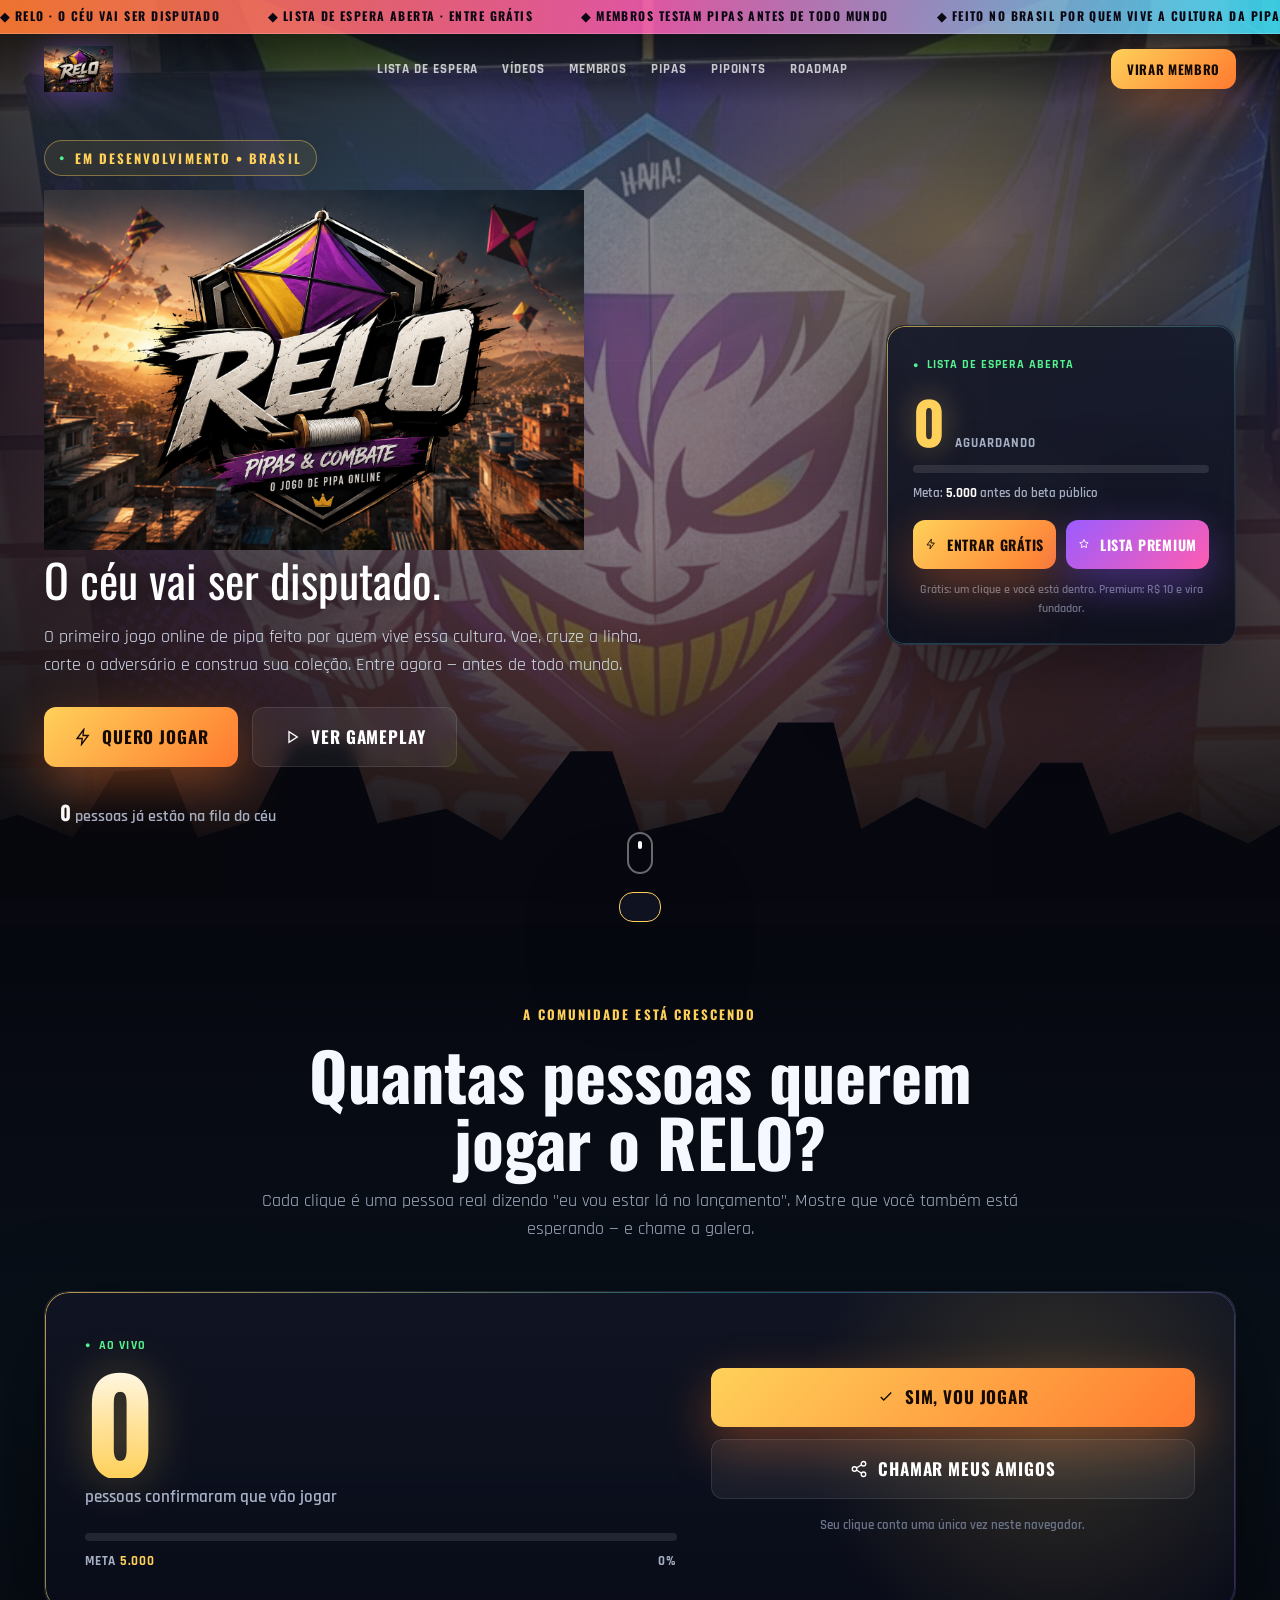
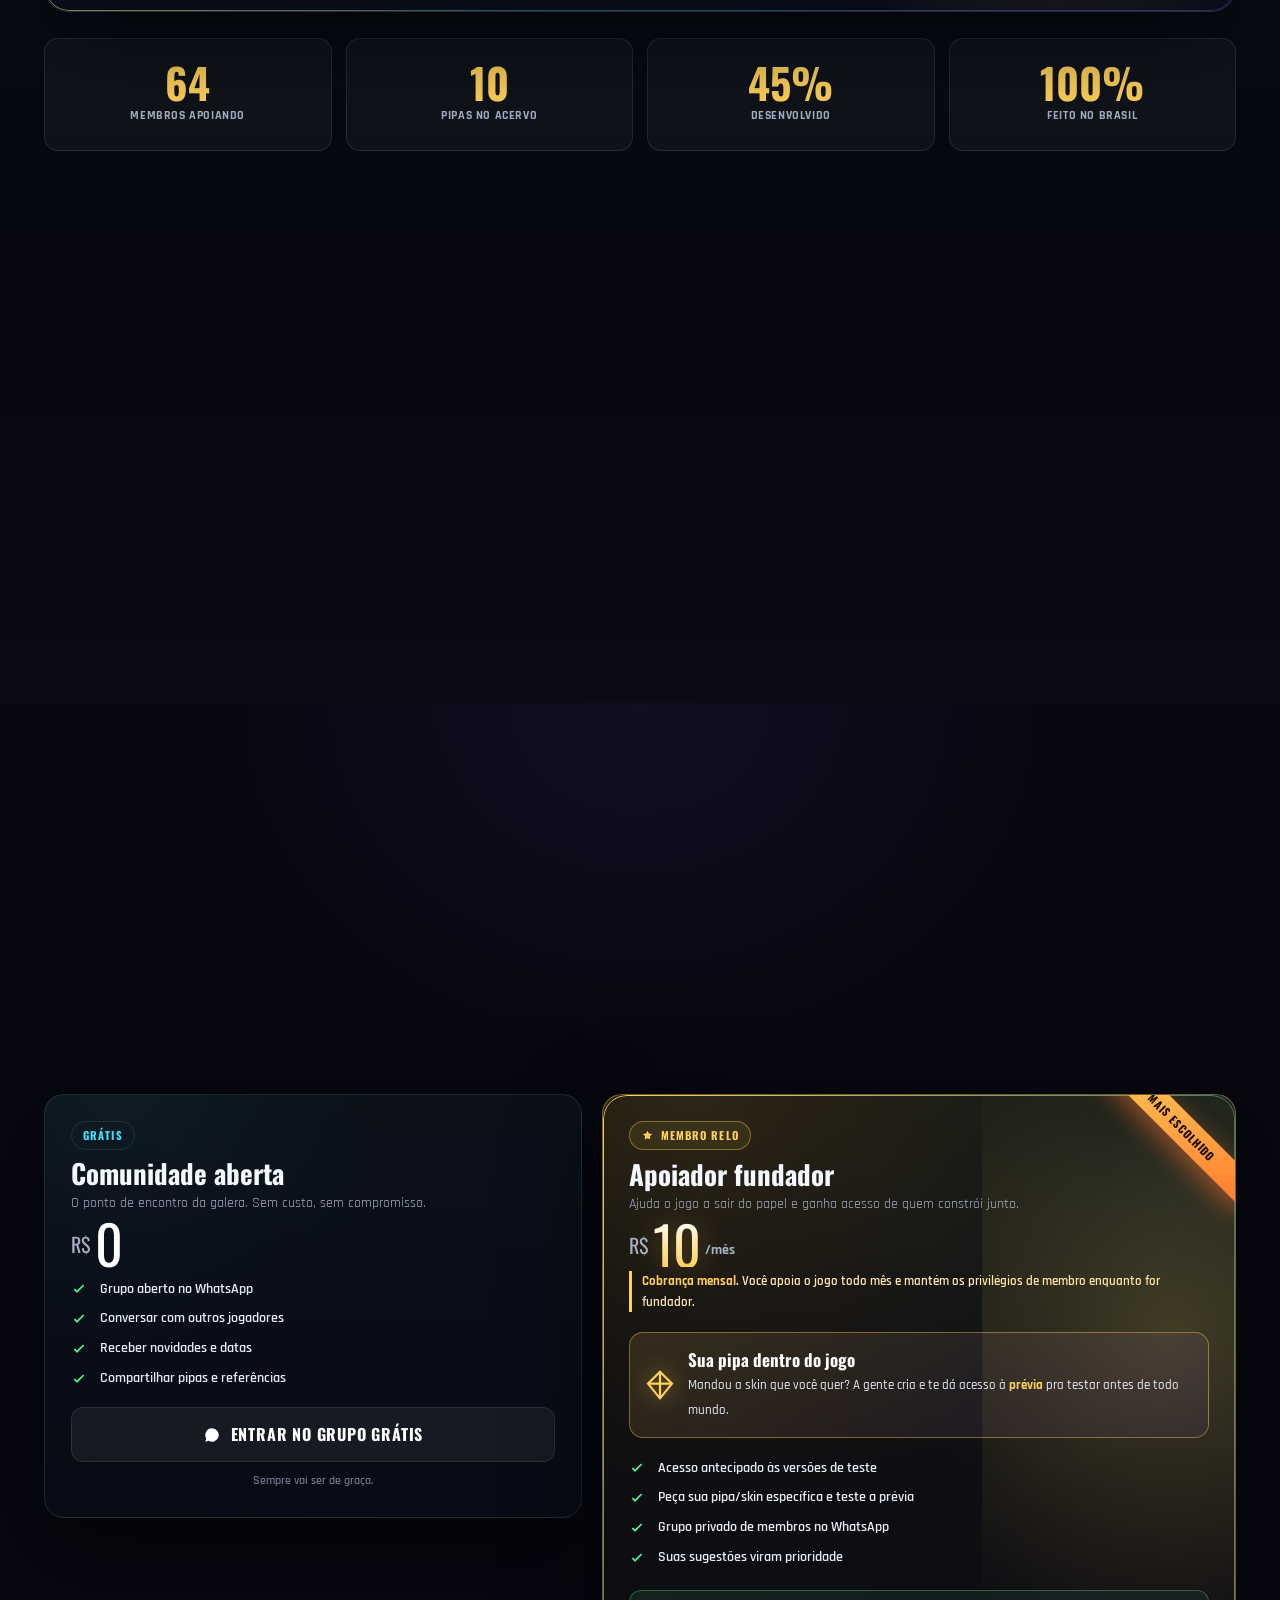
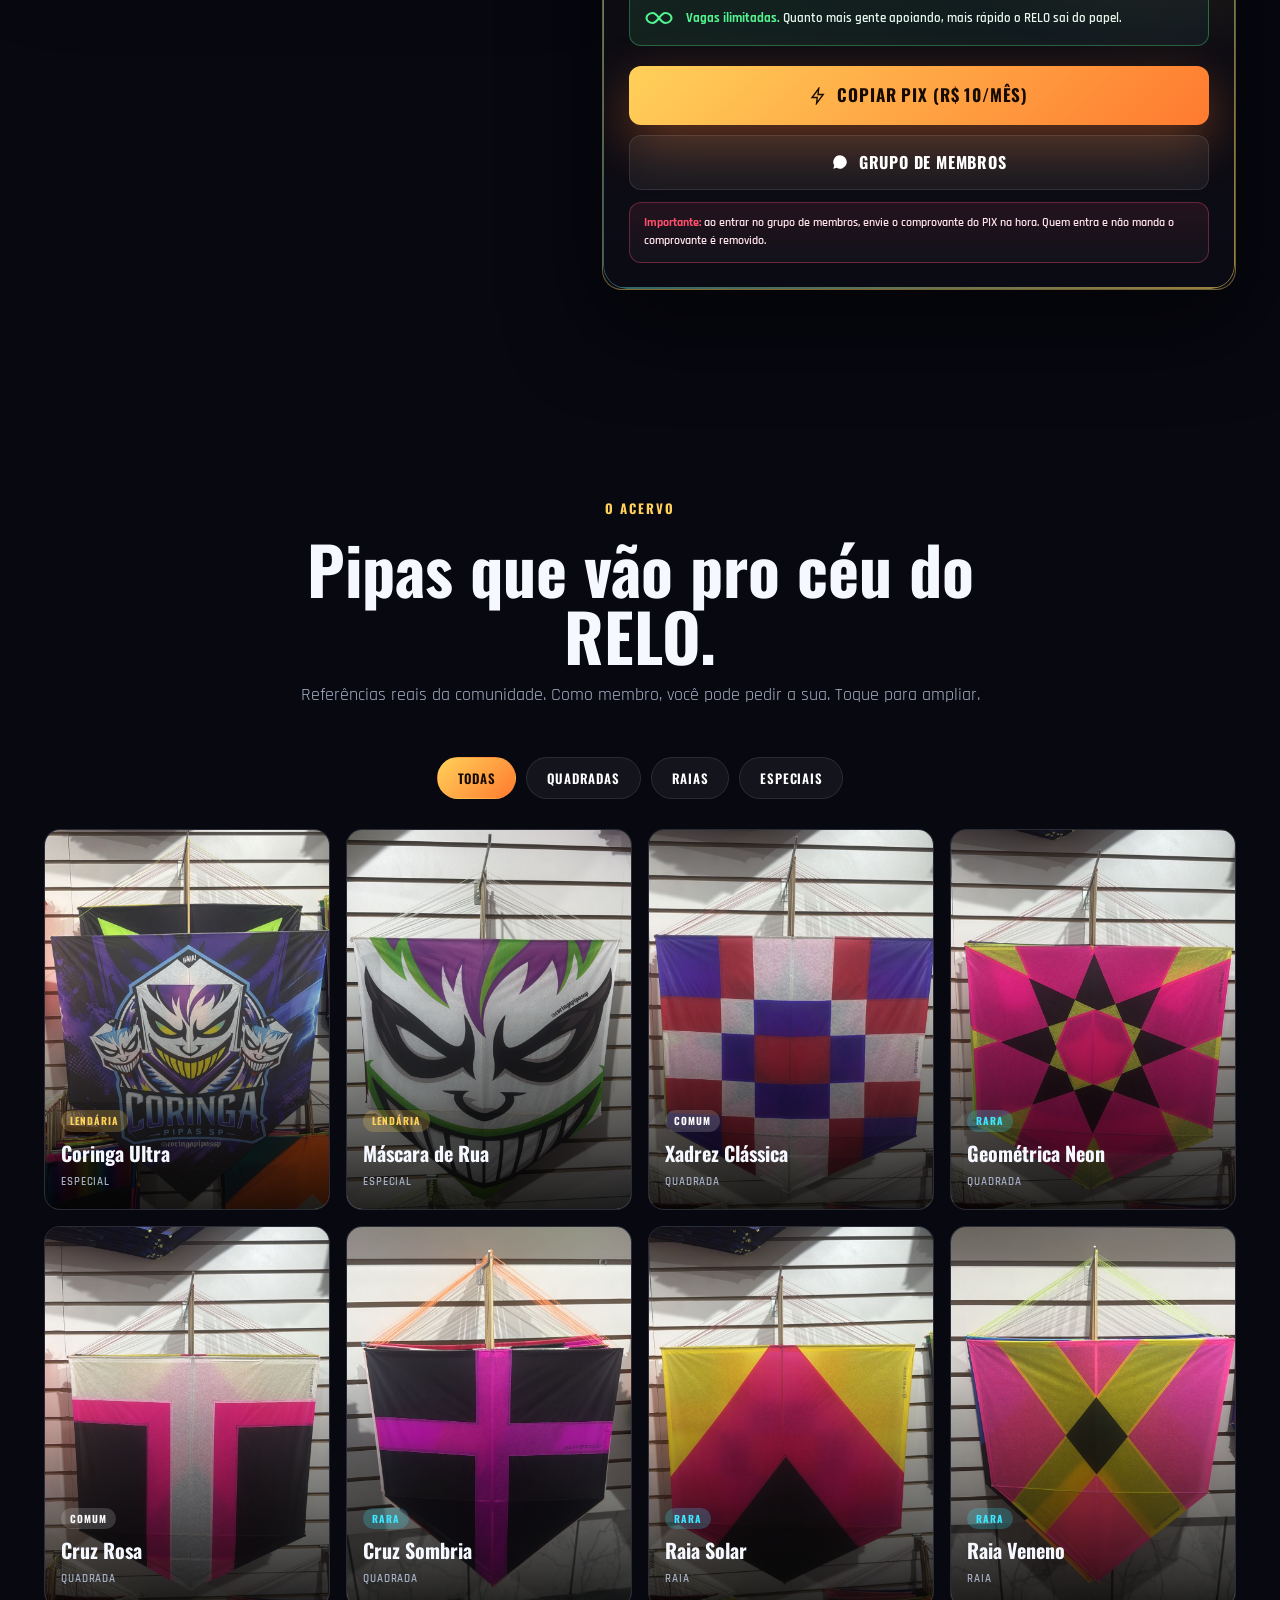
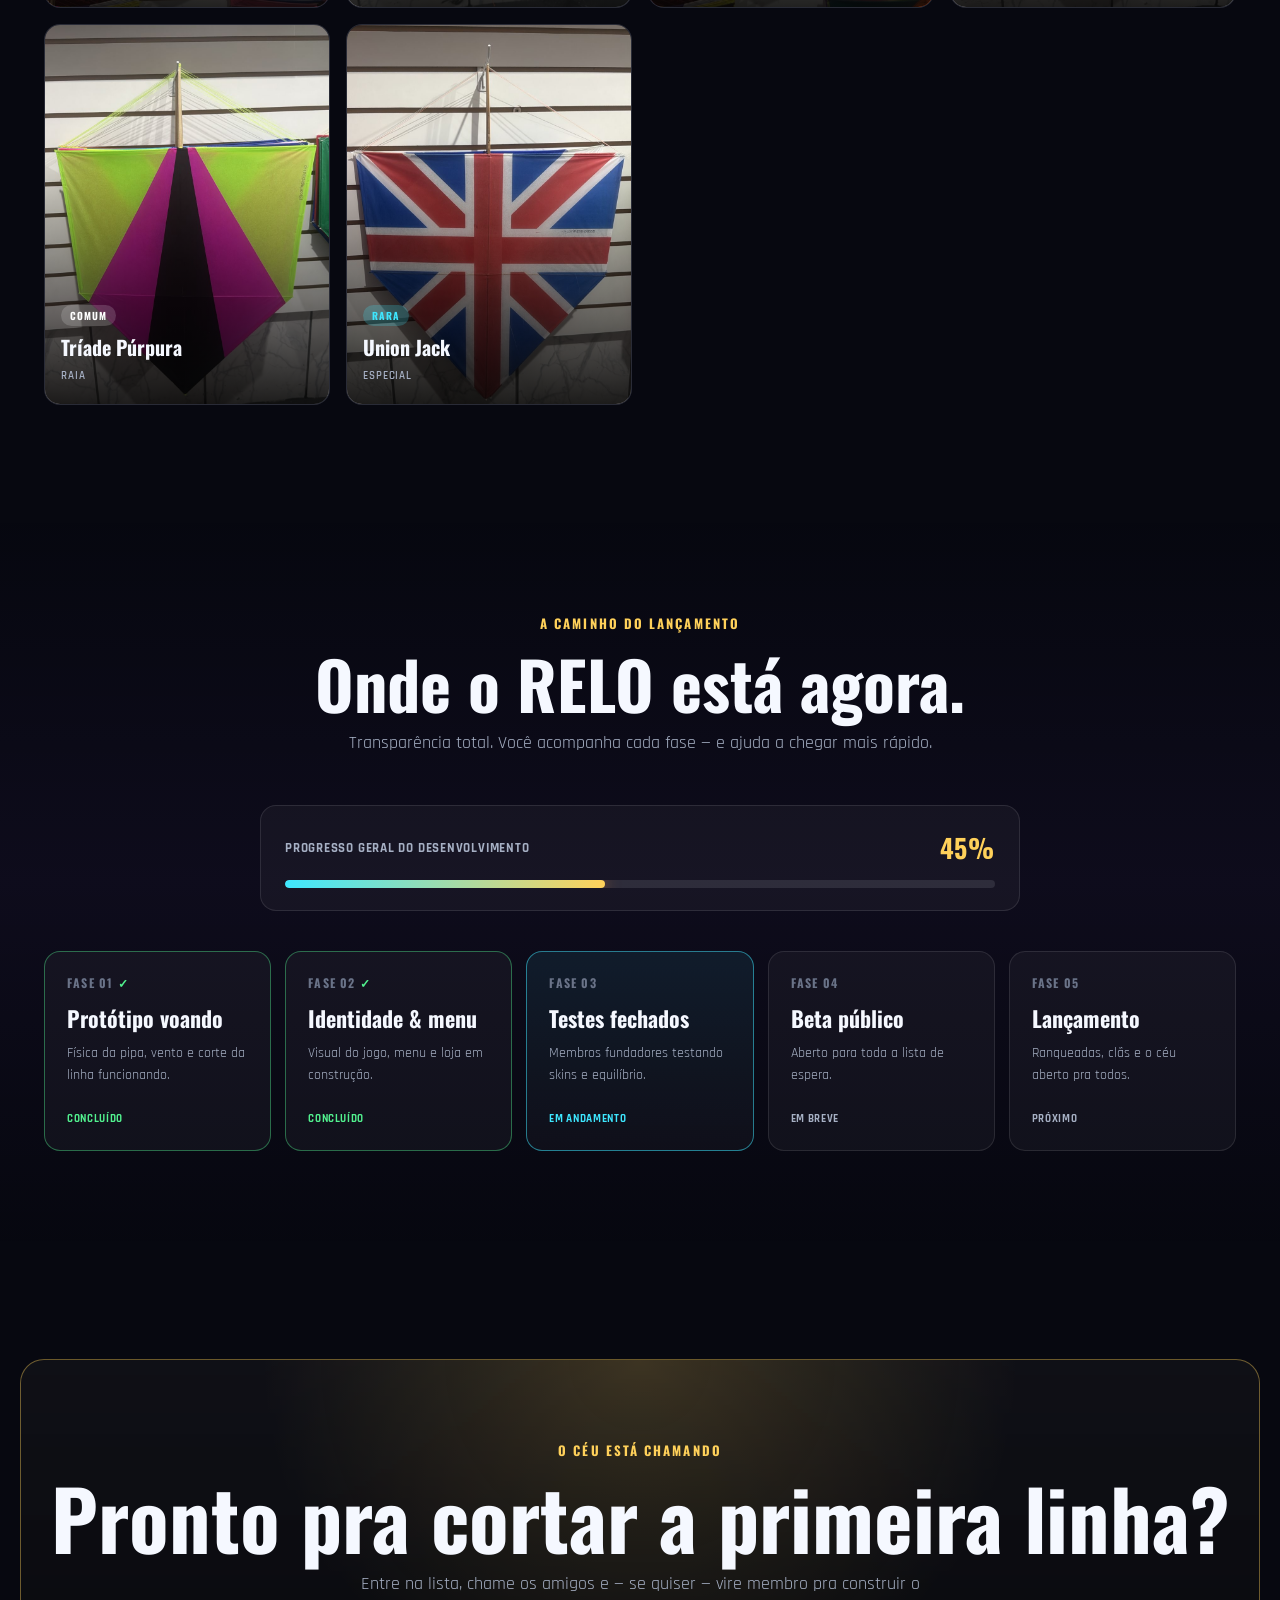
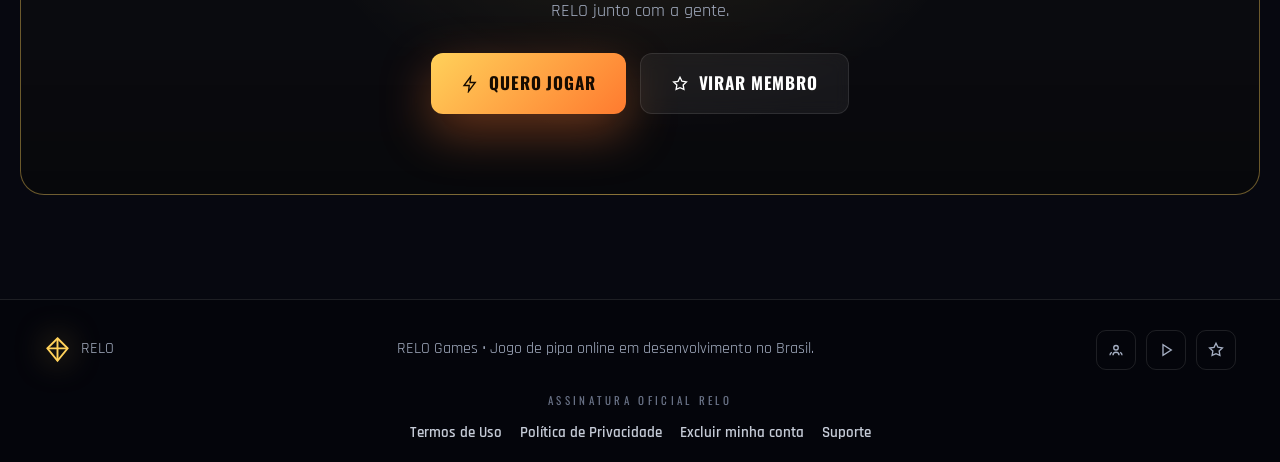
==== commit bb3e37b0: "Publica termos, privacidade, suporte, exclusao de conta e Pipoints Paginas exigidas pela App Store e" ====
--- a/index.html
+++ b/index.html
@@ -67,6 +67,7 @@
         <a href="#videos">Vídeos</a>
         <a href="#membros">Membros</a>
         <a href="#galeria">Pipas</a>
+        <a href="pipoints/">Pipoints</a>
         <a href="#roadmap">Roadmap</a>
       </nav>
       <div class="nav-actions">
@@ -304,6 +305,12 @@
       </div>
     </div>
     <div class="signature">ASSINATURA OFICIAL RELO</div>
+    <nav class="container" aria-label="Documentos legais" style="display:flex;flex-wrap:wrap;gap:8px 18px;justify-content:center;padding:14px 0 4px;font:600 15px Rajdhani,sans-serif">
+      <a href="legal/termos.html" style="color:#c6ccd8">Termos de Uso</a>
+      <a href="legal/privacidade.html" style="color:#c6ccd8">Política de Privacidade</a>
+      <a href="conta/excluir.html" style="color:#c6ccd8">Excluir minha conta</a>
+      <a href="suporte.html" style="color:#c6ccd8">Suporte</a>
+    </nav>
   </footer>
 
   <!-- LIGHTBOX -->
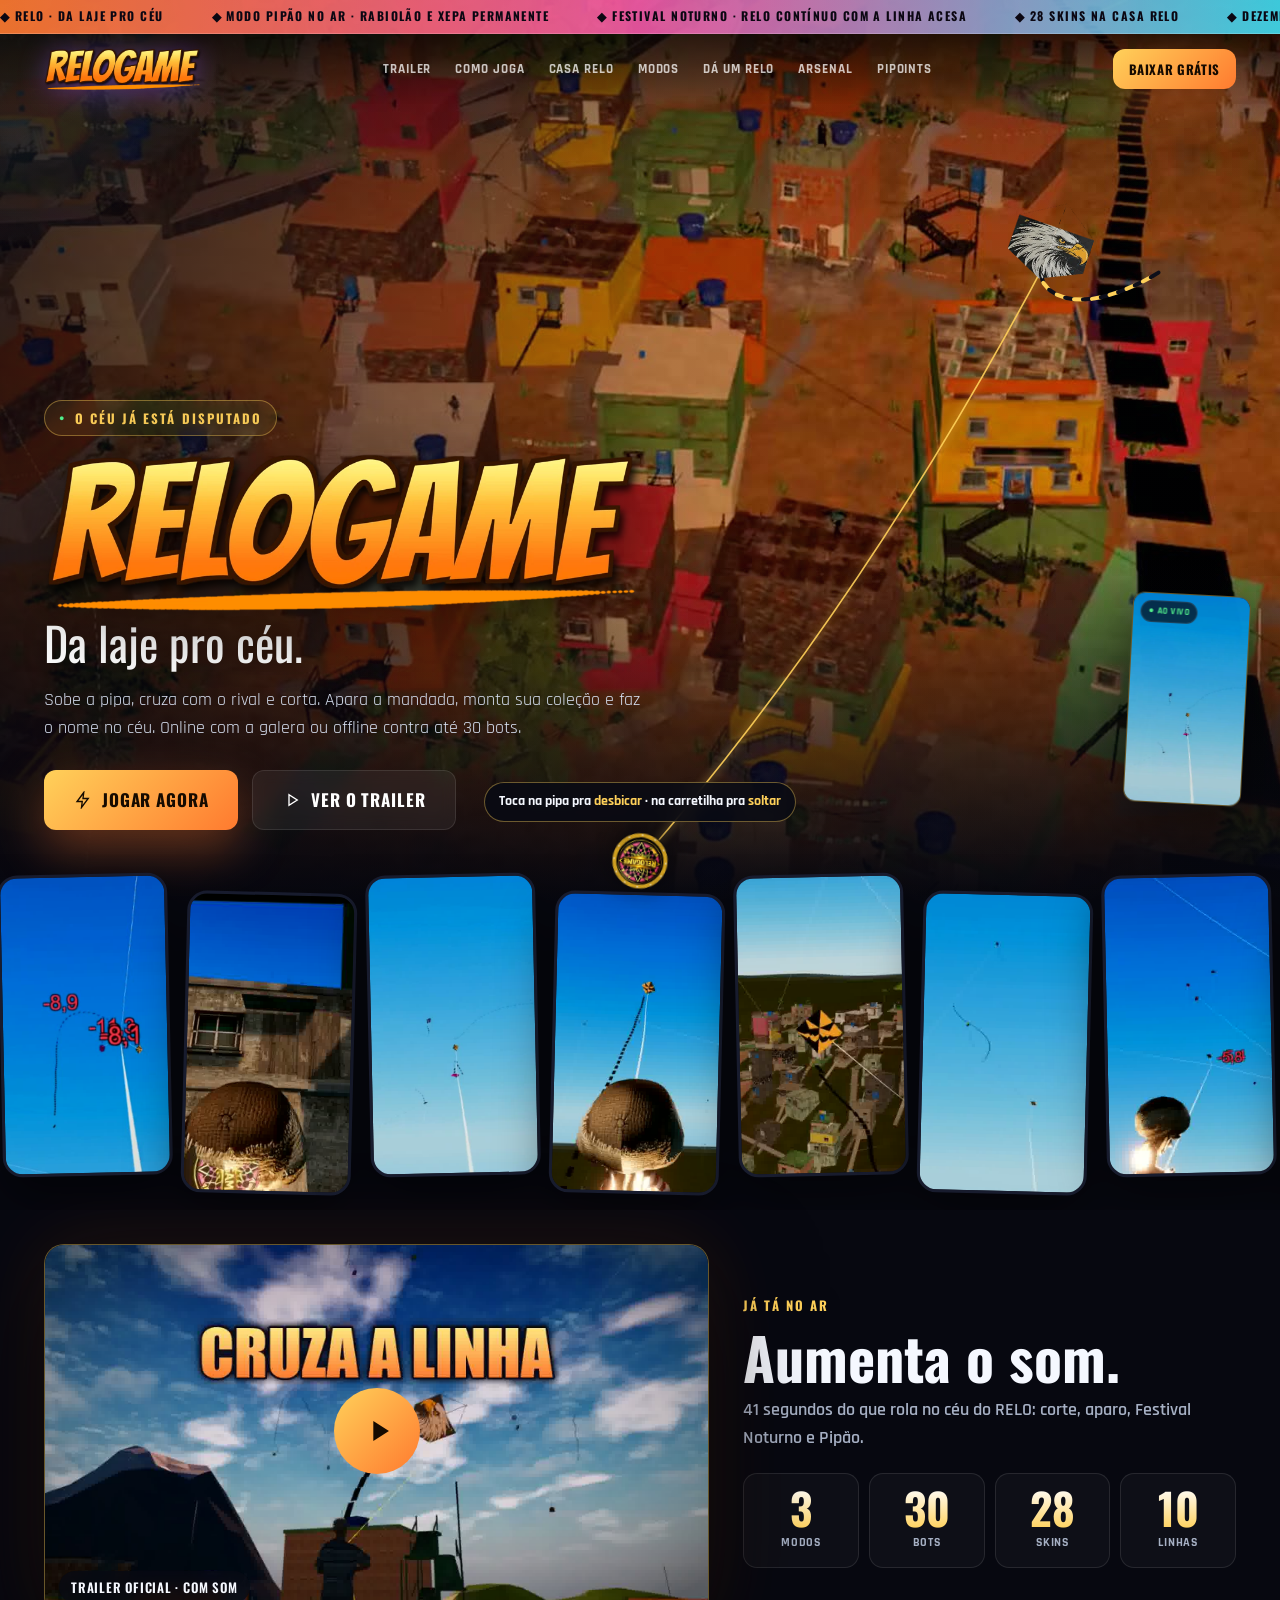
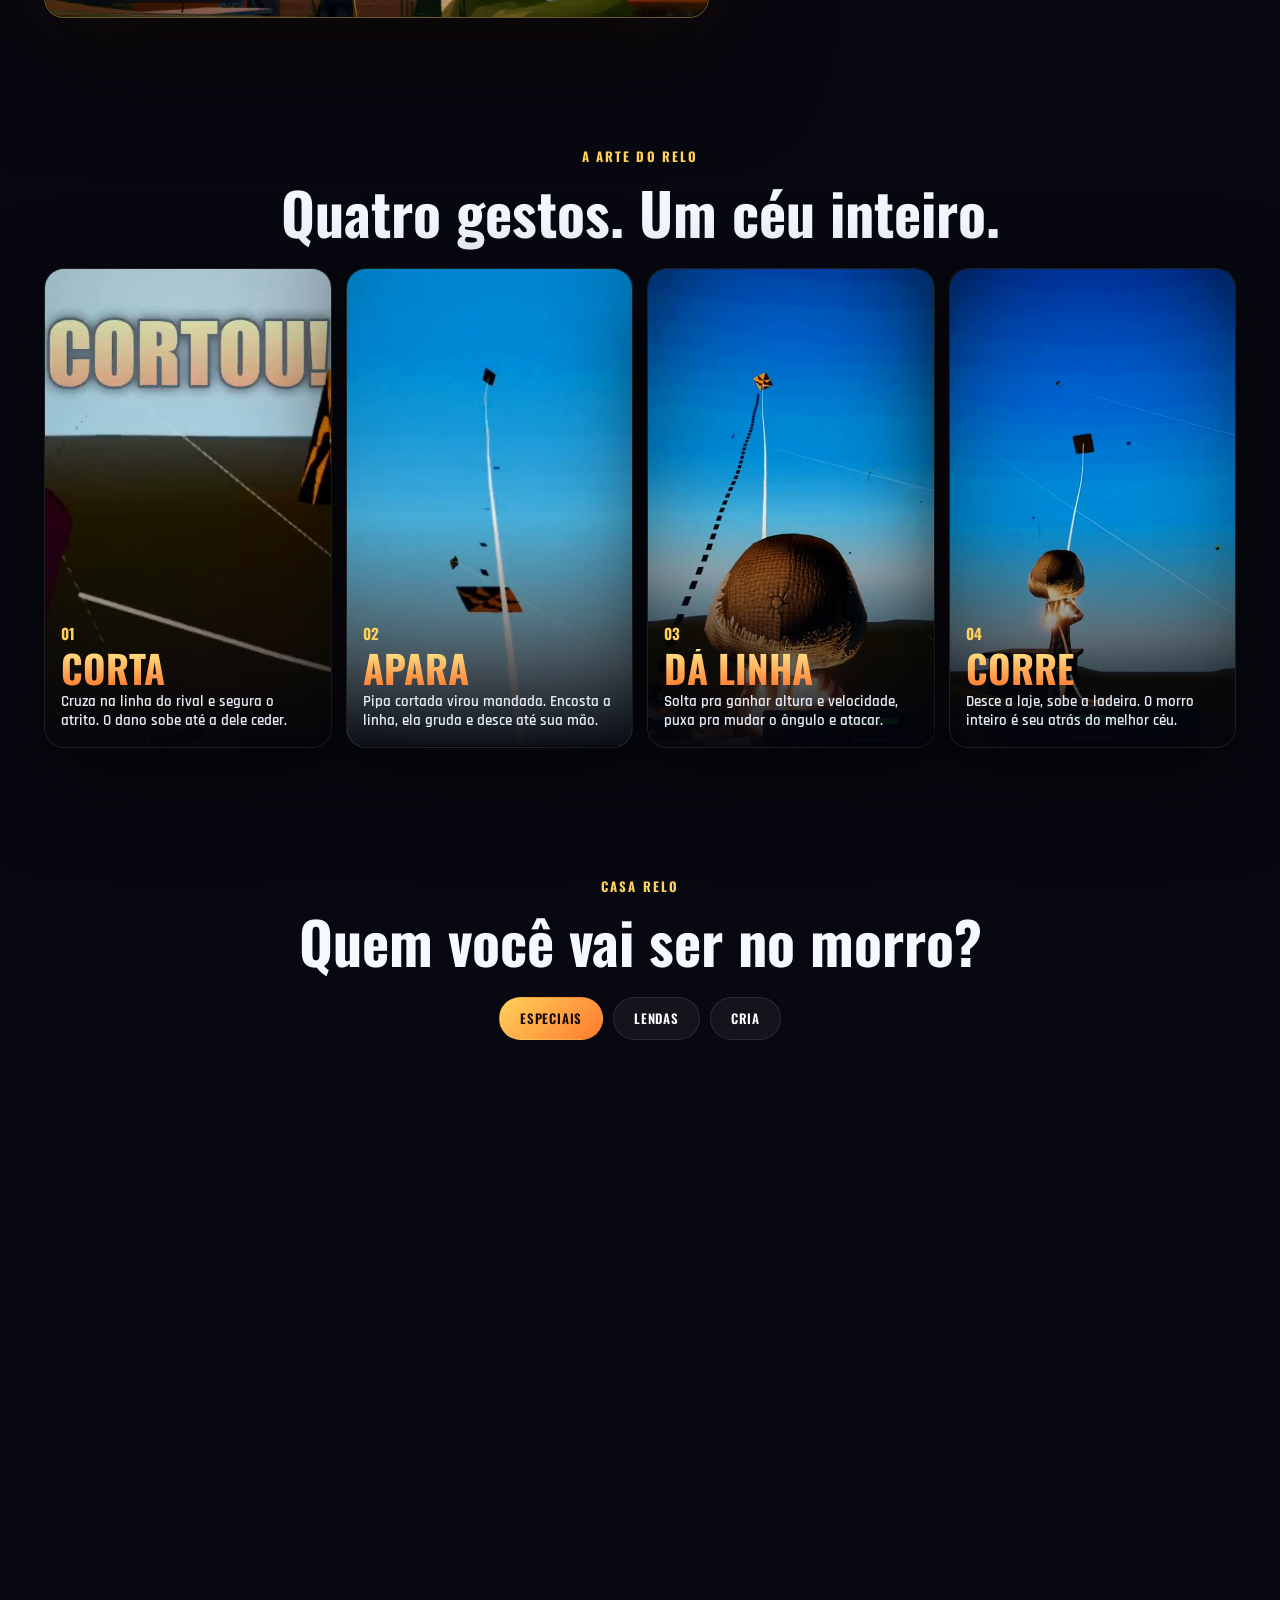
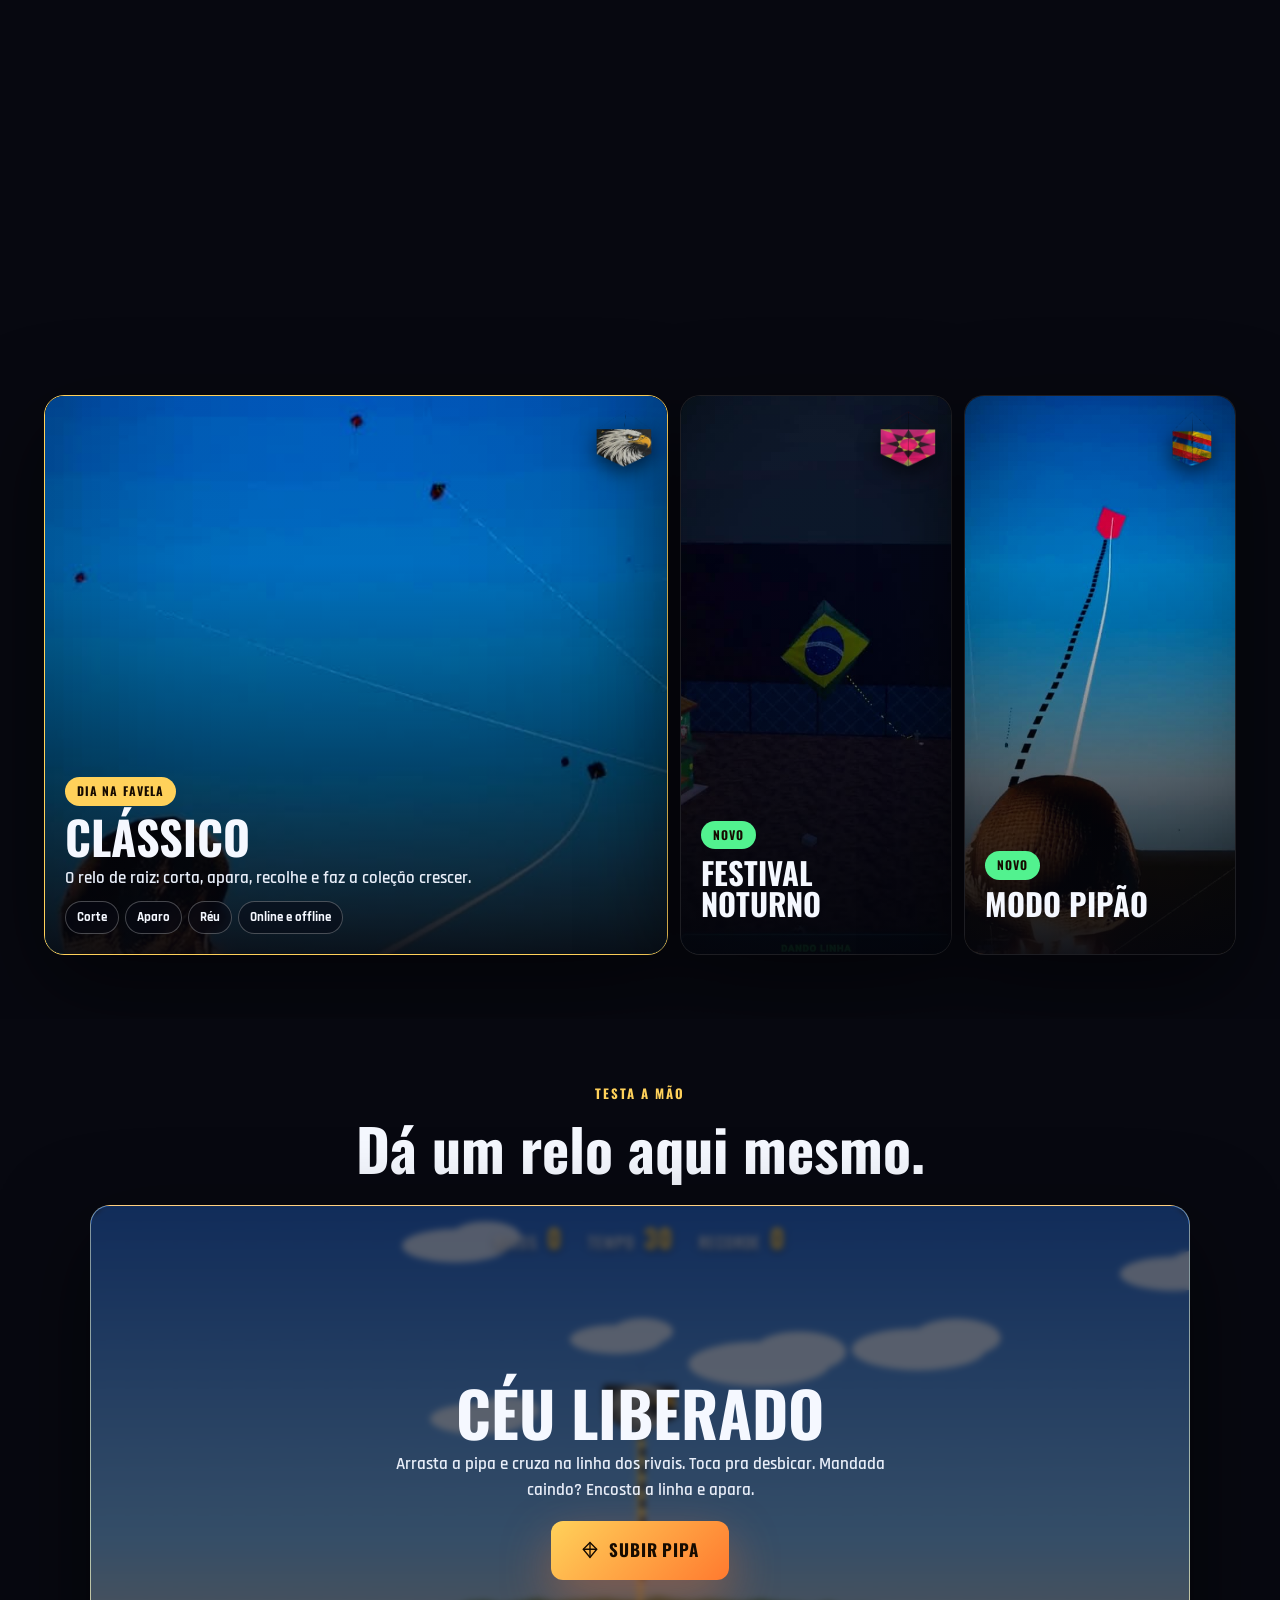
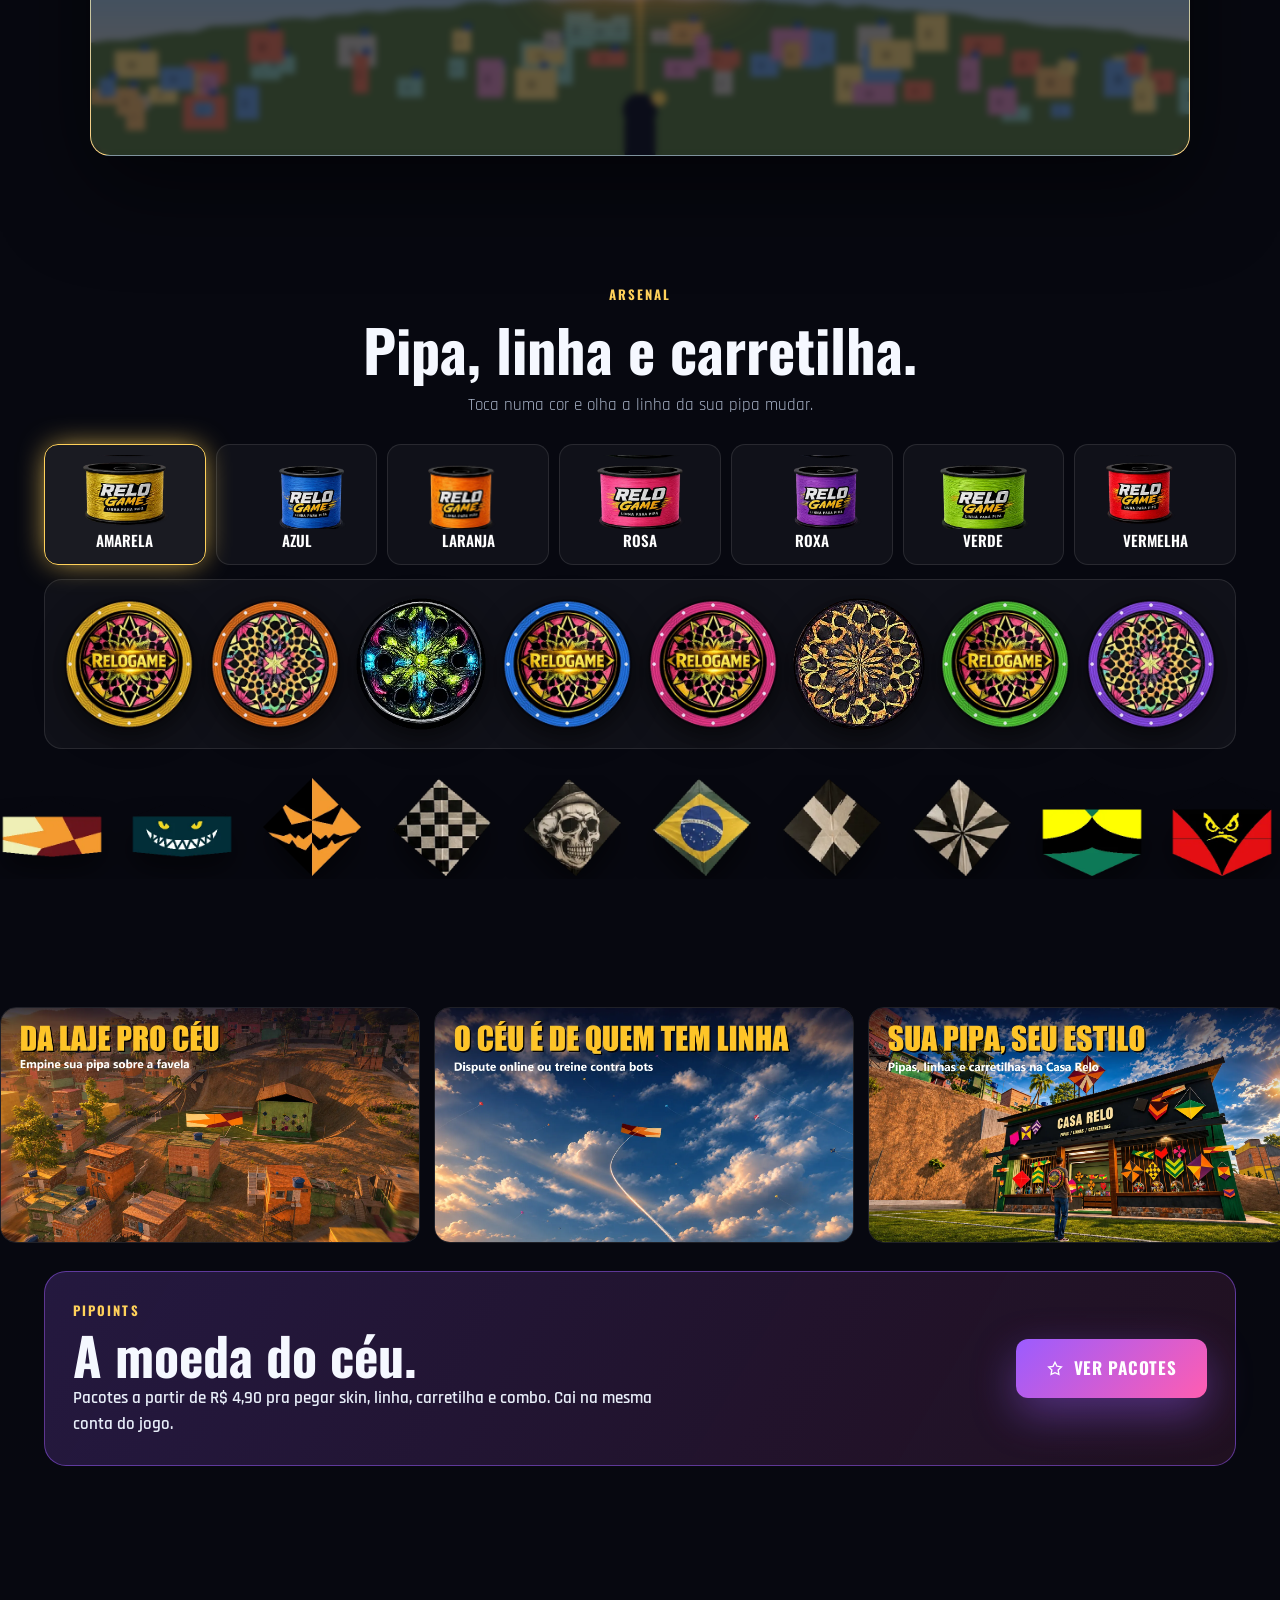
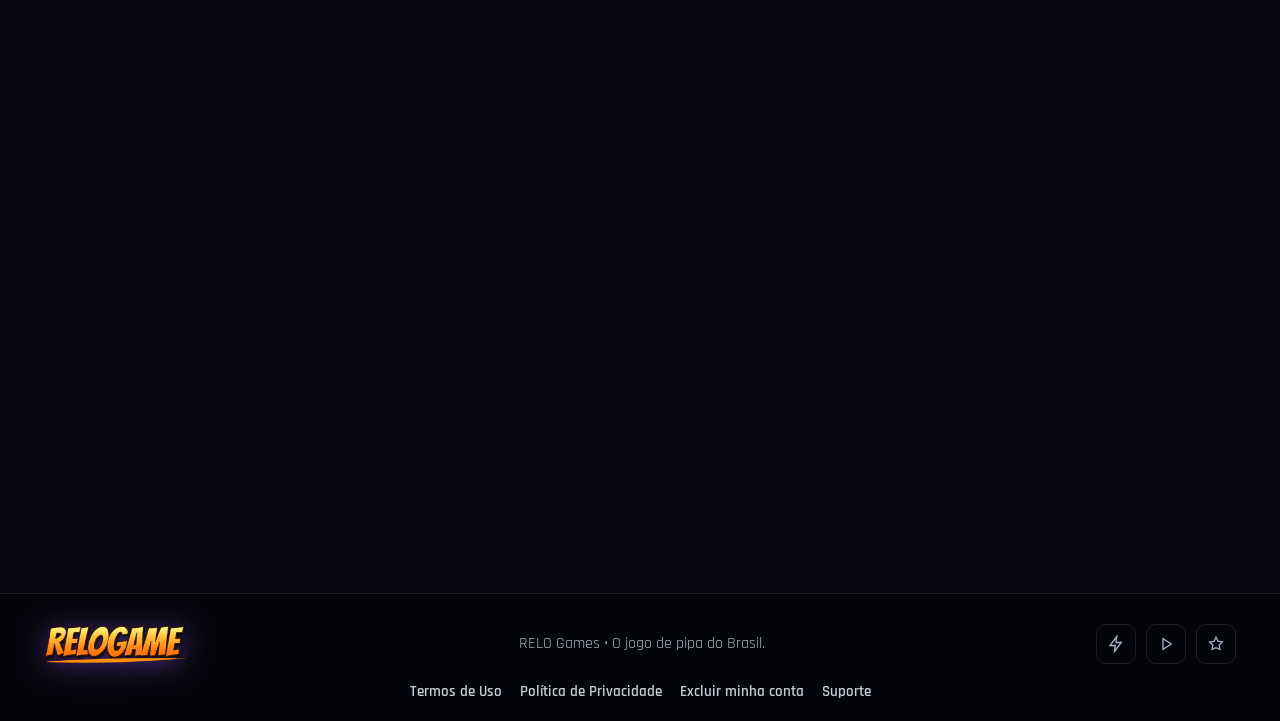
==== commit 56037273: "Lanca o novo site do RELO, compacto e pensado pro celular Troca a pagina de pre-lancamento por uma d" ====
--- a/index.html
+++ b/index.html
@@ -2,57 +2,53 @@
 <html lang="pt-BR">
 <head>
   <meta charset="UTF-8" />
-  <meta name="viewport" content="width=device-width, initial-scale=1.0" />
-  <title>RELO — O jogo de pipa que vai dominar o céu | Pré-lançamento</title>
-  <meta name="description" content="RELO é o jogo online de pipa em desenvolvimento no Brasil. Entre na lista de espera, acompanhe os testes e vire membro para liberar sua pipa antes de todo mundo." />
+  <meta name="viewport" content="width=device-width, initial-scale=1.0, viewport-fit=cover" />
+  <title>RELO — O jogo de pipa do Brasil | Da laje pro céu</title>
+  <meta name="description" content="RELO é o jogo online de pipa do Brasil. Cruze a linha, corte o rival, apare a mandada e domine o céu no Clássico, no Festival Noturno e no Modo Pipão." />
   <meta name="theme-color" content="#080910" />
-  <meta property="og:title" content="RELO — O céu vai ser disputado." />
-  <meta property="og:description" content="Jogo online de pipa em desenvolvimento. Garanta seu lugar antes do lançamento." />
-  <meta property="og:image" content="css/mov/Iconedogame.png" />
-  <link rel="icon" type="image/png" href="css/mov/Iconedogame.png" />
-  <link rel="apple-touch-icon" href="css/mov/Iconedogame.png" />
+  <meta property="og:title" content="RELO — Da laje pro céu." />
+  <meta property="og:description" content="O jogo de pipa do Brasil. Clássico, Festival Noturno, Modo Pipão, skins, linhas e carretilhas." />
+  <meta property="og:image" content="https://www.relogame.com.br/media/hero.jpg" />
+  <meta property="og:type" content="website" />
+  <link rel="icon" type="image/png" href="media/icon.png" />
+  <link rel="apple-touch-icon" href="media/icon.png" />
   <link rel="preconnect" href="https://fonts.googleapis.com" />
   <link rel="preconnect" href="https://fonts.gstatic.com" crossorigin />
   <link href="https://fonts.googleapis.com/css2?family=Oswald:wght@500;600;700&family=Rajdhani:wght@500;600;700&display=swap" rel="stylesheet" />
   <link rel="stylesheet" href="css/style.css" />
+  <link rel="stylesheet" href="css/launch.css" />
 </head>
-<body>
+<body data-ceu="dia">
   <svg width="0" height="0" style="position:absolute" aria-hidden="true">
     <defs>
       <symbol id="i-kite" viewBox="0 0 24 24"><path d="M12 2 21 11 12 22 3 11Z"/><path d="M12 2v20M3 11h18"/></symbol>
       <symbol id="i-menu" viewBox="0 0 24 24"><path d="M4 7h16M4 12h16M4 17h16"/></symbol>
       <symbol id="i-x" viewBox="0 0 24 24"><path d="M6 6 18 18M18 6 6 18"/></symbol>
       <symbol id="i-play" viewBox="0 0 24 24"><path d="M8 5v14l11-7Z"/></symbol>
-      <symbol id="i-users" viewBox="0 0 24 24"><path d="M16 19c0-2.2-1.8-4-4-4s-4 1.8-4 4"/><circle cx="12" cy="9" r="3"/><path d="M20 19c0-1.8-1-3.2-2.5-3.8M6.5 15.2C5 15.8 4 17.2 4 19"/></symbol>
-      <symbol id="i-share" viewBox="0 0 24 24"><circle cx="18" cy="5" r="3"/><circle cx="6" cy="12" r="3"/><circle cx="18" cy="19" r="3"/><path d="M8.6 10.7 15.4 6.3M8.6 13.3l6.8 4.4"/></symbol>
-      <symbol id="i-lock" viewBox="0 0 24 24"><rect x="5" y="10" width="14" height="10" rx="2"/><path d="M8 10V7a4 4 0 0 1 8 0v3"/></symbol>
-      <symbol id="i-check" viewBox="0 0 24 24"><path d="m5 12 4 4L19 6"/></symbol>
       <symbol id="i-bolt" viewBox="0 0 24 24"><path d="M13 2 4 14h7l-1 8 9-12h-7l1-8Z"/></symbol>
-      <symbol id="i-wa" viewBox="0 0 24 24"><path d="M12 3a9 9 0 0 0-7.7 13.6L3 21l4.5-1.2A9 9 0 1 0 12 3Z"/><path d="M8.5 8.6c.2-.5.4-.5.7-.5h.5c.2 0 .4 0 .6.5l.7 1.6c.1.2 0 .4-.1.6l-.5.6c-.1.2-.2.3 0 .6.3.5.8 1.1 1.4 1.5.6.4.9.5 1.1.6.2 0 .4 0 .5-.1l.6-.7c.2-.2.4-.2.6-.1l1.5.7c.2.1.4.2.4.4 0 .5-.2 1.3-.7 1.6-.5.3-1.4.5-2.6 0-1.5-.6-2.9-1.6-3.9-3-.6-.8-1.1-1.8-1.1-2.8 0-.7.3-1.2.5-1.5Z"/></symbol>
-      <symbol id="i-star" viewBox="0 0 24 24"><path d="m12 3 2.6 5.3 5.9.9-4.3 4.1 1 5.8L12 16.9 6.8 19.2l1-5.8-4.3-4.1 5.9-.9L12 3Z"/></symbol>
-      <symbol id="i-arrow" viewBox="0 0 24 24"><path d="M5 12h14M13 6l6 6-6 6"/></symbol>
+      <symbol id="i-wa" viewBox="0 0 24 24"><path d="M12 3a9 9 0 0 0-7.7 13.6L3 21l4.5-1.2A9 9 0 1 0 12 3Z"/><path d="M8.5 8.6c.2-.5.4-.5.7-.5h.5c.2 0 .4 0 .6.5l.7 1.6c.1.2 0 .4-.1.6l-.5.6c-.1.2-.2.3 0 .6.3.5.8 1.100 1.4 1.5.6.4.9.5 1.1.6.2 0 .4 0 .5-.1l.6-.7c.2-.2.4-.2.6-.1l1.5.7c.2.1.4.2.4.4 0 .5-.2 1.3-.7 1.6-.5.3-1.4.5-2.6 0-1.5-.6-2.9-1.6-3.9-3-.6-.8-1.1-1.8-1.1-2.8 0-.7.3-1.2.5-1.5Z"/></symbol>
+      <symbol id="i-star" viewBox="0 0 24 24"><path d="m12 3 2.6 5.3 5.9.9-4.3 4.1 1 5.800L12 16.9 6.8 19.2l1-5.8-4.3-4.1 5.9-.9L12 3Z"/></symbol>
+      <symbol id="i-apple" viewBox="0 0 24 24"><path d="M16.6 12.7c0-2.3 1.9-3.4 2-3.5-1.1-1.6-2.8-1.8-3.4-1.8-1.4-.1-2.8.9-3.5.9s-1.8-.8-3-.8c-1.6 0-3 .9-3.8 2.3-1.6 2.8-.4 7 1.2 9.3.8 1.1 1.7 2.4 2.9 2.3 1.2 0 1.6-.7 3-.7s1.8.7 3 .7 2.1-1.1 2.8-2.2c.9-1.3 1.3-2.5 1.3-2.6-.1 0-2.5-1-2.5-3.9ZM14.3 5.9c.6-.8 1.1-1.9.9-3-.9 0-2 .6-2.700 1.4-.6.7-1.1 1.800-1 2.9 1.1.1 2.1-.5 2.8-1.3Z"/></symbol>
+      <symbol id="i-gplay" viewBox="0 0 24 24"><path d="M4 3.5v17c0 .6.7 1 1.2.7l14.6-8.5c.5-.3.5-1 0-1.3L5.2 2.8C4.7 2.5 4 2.9 4 3.5Z"/><path d="m4.5 3 9.5 9-9.5 9M14 12l3-3M14 12l3 3"/></symbol>
+      <symbol id="i-pc" viewBox="0 0 24 24"><rect x="3" y="4" width="18" height="12" rx="1.5"/><path d="M9 20h6M12 16v4"/></symbol>
     </defs>
   </svg>
 
-  <!-- PRELOADER -->
   <div class="preloader" id="preloader" aria-hidden="true">
-    <img class="pre-logo" src="css/mov/Iconedogame.png" alt="RELO" />
-    <span class="pre-tag">carregando o céu…</span>
+    <img class="pre-logo" src="media/logo.webp" alt="RELO" />
+    <span class="pre-tag">subindo a pipa…</span>
     <div class="pre-bar"><span></span></div>
   </div>
 
-  <!-- AVISO DESKTOP -->
-  <div class="desktop-notice" id="desktopNotice">
-    <span class="dn-icon">🖥️</span>
-    <p>Para a melhor experiência, acesse pelo <b>computador</b>.</p>
-    <button class="dn-close" id="closeNotice" aria-label="Fechar aviso">&times;</button>
-  </div>
-
-  <!-- FUNDO ANIMADO -->
   <canvas class="fx-canvas" id="fxCanvas" aria-hidden="true"></canvas>
   <div class="cursor-glow" id="cursorGlow" aria-hidden="true"></div>
 
-  <!-- TOPO: ticker de anúncio -->
+  <!-- PIPA VIVA: a linha sai da carretilha no pé da tela -->
+  <canvas class="pipa-viva" id="pipaViva" aria-hidden="true"></canvas>
+  <button class="pv-reel" id="pvReel" type="button" aria-label="Soltar a pipa"><img src="media/carretilhas/n_relo_amarela.webp" alt="" draggable="false" /></button>
+  <div class="pv-dica" id="pvDica" aria-hidden="true">Toca na pipa pra <b>desbicar</b> · na carretilha pra <b>soltar</b></div>
+  <div class="pv-placar" id="pvPlacar" aria-live="polite"></div>
+
   <div class="topbar" id="topbar">
     <div class="ticker"><div class="ticker-track" id="tickerTrack"></div></div>
   </div>
@@ -60,18 +56,19 @@
   <header class="nav" id="nav">
     <div class="container nav-inner">
       <a class="brand" href="#topo" aria-label="RELO">
-        <img class="brand-logo" src="css/mov/Iconedogame.png" alt="RELO" />
+        <img class="brand-logo" src="media/logo.webp" alt="RELO" />
       </a>
       <nav class="nav-links" id="navLinks">
-        <a href="#comunidade">Lista de espera</a>
-        <a href="#videos">Vídeos</a>
-        <a href="#membros">Membros</a>
-        <a href="#galeria">Pipas</a>
+        <a href="#trailer">Trailer</a>
+        <a href="#arte">Como joga</a>
+        <a href="#casa">Casa Relo</a>
+        <a href="#modos">Modos</a>
+        <a href="#desafio">Dá um relo</a>
+        <a href="#arsenal">Arsenal</a>
         <a href="pipoints/">Pipoints</a>
-        <a href="#roadmap">Roadmap</a>
       </nav>
       <div class="nav-actions">
-        <a href="#membros" class="btn btn-primary btn-sm">Virar membro</a>
+        <a href="#baixar" class="btn btn-primary btn-sm">Baixar grátis</a>
         <button class="burger" id="burger" aria-label="Abrir menu"><svg><use href="#i-menu"/></svg></button>
       </div>
     </div>
@@ -79,216 +76,203 @@
 
   <main id="topo">
     <!-- HERO -->
-    <section class="hero">
-      <div class="hero-media" aria-hidden="true">
-        <video autoplay muted loop playsinline preload="metadata" poster="css/mov/2996483c-a975-49ae-b108-f46422856512.JPG">
-          <source src="css/mov/gameplay.mp4" type="video/mp4" />
-        </video>
-      </div>
-      <div class="hero-overlay"></div>
-      <div class="hero-grid-fx" aria-hidden="true"></div>
-      <div class="kite-field" aria-hidden="true">
-        <span class="kite k1"></span><span class="kite k2"></span><span class="kite k3"></span><span class="kite k4"></span>
-      </div>
-
-      <div class="container hero-inner">
+    <section class="hero hero-v">
+      <div class="hero-media hv-media" aria-hidden="true">
+        <video id="heroVideo" autoplay muted loop playsinline poster="media/hero.jpg" data-hd="media/hero.mp4" data-sd="media/hero-m.mp4" data-pm="media/hero-m.jpg"></video>
+      </div>
+      <div class="hero-overlay hv-overlay"></div>
+
+      <div class="corner-vid portrait has-vid hv-corner" aria-hidden="true">
+        <span class="cv-dot">● ao vivo</span>
+        <video data-lazy="media/reel_aparo.mp4" poster="media/reel_aparo.jpg" muted loop playsinline></video>
+      </div>
+
+      <div class="container hero-inner hv-inner">
         <div class="hero-copy">
-          <span class="kicker reveal"><span class="live-dot">●</span> Em desenvolvimento • Brasil</span>
-          <h1 class="sr-only">RELO — jogo online de pipa</h1>
-          <img class="hero-logo reveal" src="css/mov/Iconedogame.png" alt="RELO — Pipas & Combate" />
-          <p class="hero-sub reveal">O céu vai ser disputado.</p>
-          <p class="lead reveal">O primeiro jogo online de pipa feito por quem vive essa cultura. Voe, cruze a linha, corte o adversário e construa sua coleção. Entre agora — antes de todo mundo.</p>
+          <span class="kicker reveal"><span class="live-dot">●</span> O céu já está disputado</span>
+          <h1 class="sr-only">RELO — o jogo de pipa do Brasil</h1>
+          <img class="hero-logo hv-logo slam" src="media/logo.webp" alt="RELO" />
+          <p class="hero-sub reveal">Da laje pro céu.</p>
+          <p class="lead reveal">Sobe a pipa, cruza com o rival e corta. Apara a mandada, monta sua coleção e faz o nome no céu. Online com a galera ou offline contra até 30 bots.</p>
           <div class="hero-actions reveal">
-            <a href="#comunidade" class="btn btn-primary btn-lg magnetic"><svg><use href="#i-bolt"/></svg> Quero jogar</a>
-            <a href="#videos" class="btn btn-ghost btn-lg magnetic"><svg><use href="#i-play"/></svg> Ver gameplay</a>
-          </div>
-          <div class="hero-trust reveal">
-            <div class="avatar-row" id="heroAvatars"></div>
-            <p><b id="heroTotal" data-count="0">0</b> pessoas já estão na fila do céu</p>
-          </div>
-        </div>
-
-        <aside class="launch-card reveal">
-          <span class="live-badge"><span class="live-dot">●</span> Lista de espera aberta</span>
-          <div class="lc-count"><strong id="launchTotal" data-count="0">0</strong><em>aguardando</em></div>
-          <div class="lc-bar"><span id="launchBar"></span></div>
-          <p class="lc-goal">Meta: <b id="launchGoal">5.000</b> antes do beta público</p>
-          <div class="lc-choices">
-            <button class="btn btn-primary magnetic" id="launchJoin" type="button"><svg><use href="#i-bolt"/></svg> Entrar grátis</button>
-            <a href="#membros" class="btn btn-premium magnetic" id="launchPremium"><svg><use href="#i-star"/></svg> Lista premium</a>
-          </div>
-          <span class="lc-mini">Grátis: um clique e você está dentro. Premium: R$ 10 e vira fundador.</span>
-        </aside>
-      </div>
-
-      <a href="#comunidade" class="scroll-cue" aria-label="Rolar"><span></span></a>
-    </section>
-
-    <!-- LISTA DE ESPERA / HYPE -->
-    <section class="sec wait-section" id="comunidade">
-      <div class="container">
-        <div class="sec-head reveal">
-          <span class="eyebrow">A comunidade está crescendo</span>
-          <h2>Quantas pessoas querem jogar o RELO?</h2>
-          <p>Cada clique é uma pessoa real dizendo "eu vou estar lá no lançamento". Mostre que você também está esperando — e chame a galera.</p>
-        </div>
-
-        <div class="hype-panel reveal">
-          <div class="hype-main">
-            <span class="hype-label"><span class="live-dot">●</span> ao vivo</span>
-            <b class="hype-number" id="waitCount" data-count="0">0</b>
-            <span class="hype-sub">pessoas confirmaram que vão jogar</span>
-            <div class="hype-bar"><span id="waitBar"></span></div>
-            <div class="hype-bar-info"><span>Meta <b id="waitGoal">5.000</b></span><span id="waitPct">0%</span></div>
-          </div>
-          <div class="hype-actions">
-            <button class="btn btn-primary btn-lg wait-btn magnetic" id="confirmWait" type="button"><svg><use href="#i-check"/></svg> Sim, vou jogar</button>
-            <button class="btn btn-ghost btn-lg magnetic" id="shareSite" type="button"><svg><use href="#i-share"/></svg> Chamar meus amigos</button>
-            <p class="microcopy" id="waitHint">Seu clique conta uma única vez neste navegador.</p>
-          </div>
-        </div>
-
-        <div class="stat-strip reveal">
-          <div class="stat"><b id="sMembers">0</b><span>membros apoiando</span></div>
-          <div class="stat"><b id="sKites">10</b><span>pipas no acervo</span></div>
-          <div class="stat"><b>45%</b><span>desenvolvido</span></div>
-          <div class="stat"><b>100%</b><span>feito no Brasil</span></div>
-        </div>
-      </div>
-    </section>
-
-    <!-- VÍDEOS DO JOGO -->
-    <section class="sec videos-section" id="videos">
-      <div class="container">
-        <div class="sec-head reveal">
-          <span class="eyebrow">Veja com os próprios olhos</span>
-          <h2>O jogo rodando.</h2>
-          <p>Gameplay, menu e loja capturados direto do RELO. Role a página — os vídeos começam sozinhos, sem áudio.</p>
-        </div>
-        <div class="game-video-grid" id="gameVideoGrid"></div>
-      </div>
-    </section>
-
-    <!-- MEMBROS / DESTAQUE -->
-    <section class="sec members-section" id="membros">
-      <div class="container">
-        <div class="sec-head reveal">
-          <span class="eyebrow">Faça parte da construção</span>
-          <h2>Entre no céu antes de todo mundo.</h2>
-          <p>Tem dois jeitos de participar: de graça, só pra trocar ideia, ou como membro — ajudando o jogo a existir e liberando privilégios de quem chegou primeiro.</p>
-        </div>
-
-        <div class="plans-grid">
-          <!-- FREE -->
-          <article class="plan plan-free reveal">
-            <div class="plan-top">
-              <span class="plan-tag">Grátis</span>
-              <h3>Comunidade aberta</h3>
-              <p class="plan-desc">O ponto de encontro da galera. Sem custo, sem compromisso.</p>
+            <a href="#baixar" class="btn btn-primary btn-lg magnetic"><svg><use href="#i-bolt"/></svg> Jogar agora</a>
+            <button class="btn btn-ghost btn-lg magnetic" id="heroTrailer" type="button"><svg><use href="#i-play"/></svg> Ver o trailer</button>
+          </div>
+        </div>
+      </div>
+    </section>
+
+    <!-- REELS: o céu passando -->
+    <section class="reels-sec" aria-label="Cenas do jogo">
+      <div class="reels-track" id="reelsTrack"></div>
+    </section>
+
+    <!-- TRAILER + NÚMEROS -->
+    <section class="sec sec-cola" id="trailer">
+      <div class="container vitrine">
+        <div class="trailer-card reveal" id="trailerBox" role="button" tabindex="0" aria-label="Assistir ao trailer com som">
+          <video id="trailerVideo" poster="media/trailer.jpg" muted loop playsinline preload="none"></video>
+          <span class="tc-play"><svg><use href="#i-play"/></svg></span>
+          <span class="tc-tag">Trailer oficial · com som</span>
+        </div>
+        <div class="vitrine-info reveal">
+          <span class="eyebrow">Já tá no ar</span>
+          <h2>Aumenta o som.</h2>
+          <p>41 segundos do que rola no céu do RELO: corte, aparo, Festival Noturno e Pipão.</p>
+          <div class="numeros-grid">
+            <div class="num"><b data-n="3">3</b><span>modos</span></div>
+            <div class="num"><b data-n="30">30</b><span>bots</span></div>
+            <div class="num"><b data-n="28">28</b><span>skins</span></div>
+            <div class="num"><b data-n="10">10</b><span>linhas</span></div>
+          </div>
+        </div>
+      </div>
+    </section>
+
+    <!-- A ARTE DO RELO -->
+    <section class="sec" id="arte">
+      <div class="container">
+        <div class="sec-head reveal">
+          <span class="eyebrow">A arte do relo</span>
+          <h2>Quatro gestos. Um céu inteiro.</h2>
+        </div>
+      </div>
+      <div class="gestos" id="gestos">
+        <article class="gesto reveal"><video data-lazy="media/corte_v.mp4" poster="media/corte_v.jpg" muted loop playsinline></video><div class="g-txt"><b>01</b><h3>Corta</h3><p>Cruza na linha do rival e segura o atrito. O dano sobe até a dele ceder.</p></div></article>
+        <article class="gesto reveal"><video data-lazy="media/aparo_v.mp4" poster="media/aparo_v.jpg" muted loop playsinline></video><div class="g-txt"><b>02</b><h3>Apara</h3><p>Pipa cortada virou mandada. Encosta a linha, ela gruda e desce até sua mão.</p></div></article>
+        <article class="gesto reveal"><video data-lazy="media/linha_v.mp4" poster="media/linha_v.jpg" muted loop playsinline></video><div class="g-txt"><b>03</b><h3>Dá linha</h3><p>Solta pra ganhar altura e velocidade, puxa pra mudar o ângulo e atacar.</p></div></article>
+        <article class="gesto reveal"><video data-lazy="media/corre_v.mp4" poster="media/corre_v.jpg" muted loop playsinline></video><div class="g-txt"><b>04</b><h3>Corre</h3><p>Desce a laje, sobe a ladeira. O morro inteiro é seu atrás do melhor céu.</p></div></article>
+      </div>
+    </section>
+
+    <!-- CASA RELO -->
+    <section class="sec casa-sec" id="casa">
+      <div class="container">
+        <div class="sec-head reveal">
+          <span class="eyebrow">Casa Relo</span>
+          <h2>Quem você vai ser no morro?</h2>
+        </div>
+        <div class="filter-row reveal" id="skinFiltros">
+          <button class="chip active" data-f="especial">Especiais</button>
+          <button class="chip" data-f="anime">Lendas</button>
+          <button class="chip" data-f="mandrake">Cria</button>
+        </div>
+      </div>
+      <div class="skins-wrap reveal">
+        <div class="skins" id="skinsTrack"></div>
+      </div>
+      <div class="container">
+        <div class="drop reveal">
+          <div class="drop-skins">
+            <img src="media/skins/especial_ninja_cone.webp" alt="Ninja Cone" loading="lazy" />
+            <img src="media/skins/especial_dj_colmeia.webp" alt="DJ Colmeia" loading="lazy" />
+          </div>
+          <div class="drop-copy">
+            <span class="eyebrow">Chega em dezembro</span>
+            <h3>Ninja Cone e DJ Colmeia junto com o Passe.</h3>
+            <div class="contagem" id="contagem" aria-live="off">
+              <div><b data-c="d">00</b><span>dias</span></div>
+              <div><b data-c="h">00</b><span>horas</span></div>
+              <div><b data-c="m">00</b><span>min</span></div>
+              <div><b data-c="s">00</b><span>seg</span></div>
             </div>
-            <div class="plan-price"><span class="pp-cur">R$</span><span class="pp-val">0</span></div>
-            <ul class="plan-list">
-              <li><svg><use href="#i-check"/></svg> Grupo aberto no WhatsApp</li>
-              <li><svg><use href="#i-check"/></svg> Conversar com outros jogadores</li>
-              <li><svg><use href="#i-check"/></svg> Receber novidades e datas</li>
-              <li><svg><use href="#i-check"/></svg> Compartilhar pipas e referências</li>
-            </ul>
-            <a href="#" class="btn btn-ghost btn-block magnetic" id="communityWhatsapp" data-wa="free"><svg><use href="#i-wa"/></svg> Entrar no grupo grátis</a>
-            <span class="plan-foot">Sempre vai ser de graça.</span>
-          </article>
-
-          <!-- MEMBRO R$10 (DESTAQUE) -->
-          <article class="plan plan-member reveal" id="membro">
-            <div class="plan-flare" aria-hidden="true"></div>
-            <span class="plan-ribbon">Mais escolhido</span>
-            <div class="plan-top">
-              <span class="plan-tag gold"><svg><use href="#i-star"/></svg> Membro RELO</span>
-              <h3>Apoiador fundador</h3>
-              <p class="plan-desc">Ajuda o jogo a sair do papel e ganha acesso de quem constrói junto.</p>
-            </div>
-            <div class="plan-price gold"><span class="pp-cur">R$</span><span class="pp-val">10</span><span class="pp-per">/mês</span></div>
-            <p class="monthly-note"><b>Cobrança mensal.</b> Você apoia o jogo todo mês e mantém os privilégios de membro enquanto for fundador.</p>
-
-            <div class="perk-hero">
-              <svg><use href="#i-kite"/></svg>
-              <div>
-                <b>Sua pipa dentro do jogo</b>
-                <span>Mandou a skin que você quer? A gente cria e te dá acesso à <i>prévia</i> pra testar antes de todo mundo.</span>
-              </div>
-            </div>
-
-            <ul class="plan-list">
-              <li><svg><use href="#i-check"/></svg> Acesso antecipado às versões de teste</li>
-              <li><svg><use href="#i-check"/></svg> Peça sua pipa/skin específica e teste a prévia</li>
-              <li><svg><use href="#i-check"/></svg> Grupo privado de membros no WhatsApp</li>
-              <li><svg><use href="#i-check"/></svg> Suas sugestões viram prioridade</li>
-            </ul>
-
-            <div class="unlimited-row">
-              <svg viewBox="0 0 24 24"><path d="M7 8c-2.8 0-5 1.8-5 4s2.2 4 5 4c4 0 6-8 10-8 2.8 0 5 1.8 5 4s-2.2 4-5 4c-4 0-6-8-10-8Z"/></svg>
-              <span><b>Vagas ilimitadas.</b> Quanto mais gente apoiando, mais rápido o RELO sai do papel.</span>
-            </div>
-
-            <div class="member-actions">
-              <button class="btn btn-primary btn-block btn-lg magnetic" id="pixButton" type="button"><svg><use href="#i-bolt"/></svg> Copiar PIX (R$ 10/mês)</button>
-              <a href="#" class="btn btn-ghost btn-block magnetic" id="supportWhatsapp" data-wa="vip"><svg><use href="#i-wa"/></svg> Grupo de membros</a>
-            </div>
-            <p class="member-note"><b>Importante:</b> ao entrar no grupo de membros, envie o comprovante do PIX na hora. Quem entra e não manda o comprovante é removido.</p>
-          </article>
-        </div>
-      </div>
-    </section>
-
-    <!-- GALERIA DE PIPAS -->
-    <section class="sec gallery-section" id="galeria">
-      <div class="container">
-        <div class="sec-head reveal">
-          <span class="eyebrow">O acervo</span>
-          <h2>Pipas que vão pro céu do RELO.</h2>
-          <p>Referências reais da comunidade. Como membro, você pode pedir a sua. Toque para ampliar.</p>
-        </div>
-        <div class="filter-row reveal" id="galleryFilters">
-          <button class="chip active" data-filter="all">Todas</button>
-          <button class="chip" data-filter="Quadrada">Quadradas</button>
-          <button class="chip" data-filter="Raia">Raias</button>
-          <button class="chip" data-filter="Especial">Especiais</button>
-        </div>
-        <div class="showcase-grid" id="galleryGrid"></div>
-      </div>
-    </section>
-
-    <!-- ROADMAP -->
-    <section class="sec roadmap-section" id="roadmap">
-      <div class="container">
-        <div class="sec-head reveal">
-          <span class="eyebrow">A caminho do lançamento</span>
-          <h2>Onde o RELO está agora.</h2>
-          <p>Transparência total. Você acompanha cada fase — e ajuda a chegar mais rápido.</p>
-        </div>
-        <div class="dev-progress reveal">
-          <div class="dp-head"><span>Progresso geral do desenvolvimento</span><b id="devPct">45%</b></div>
-          <div class="dp-bar"><span id="devBar"></span></div>
-        </div>
-        <div class="road-grid">
-          <article class="road done reveal"><span class="road-ph">Fase 01</span><h3>Protótipo voando</h3><p>Física da pipa, vento e corte da linha funcionando.</p><span class="road-state">Concluído</span></article>
-          <article class="road done reveal"><span class="road-ph">Fase 02</span><h3>Identidade & menu</h3><p>Visual do jogo, menu e loja em construção.</p><span class="road-state">Concluído</span></article>
-          <article class="road active reveal"><span class="road-ph">Fase 03</span><h3>Testes fechados</h3><p>Membros fundadores testando skins e equilíbrio.</p><span class="road-state">Em andamento</span></article>
-          <article class="road reveal"><span class="road-ph">Fase 04</span><h3>Beta público</h3><p>Aberto para toda a lista de espera.</p><span class="road-state">Em breve</span></article>
-          <article class="road reveal"><span class="road-ph">Fase 05</span><h3>Lançamento</h3><p>Ranqueadas, clãs e o céu aberto pra todos.</p><span class="road-state">Próximo</span></article>
-        </div>
-      </div>
-    </section>
-
-    <!-- CTA FINAL -->
+          </div>
+        </div>
+      </div>
+    </section>
+
+    <!-- MODOS -->
+    <section class="sec modos-sec" id="modos">
+      <div class="container">
+        <div class="sec-head reveal">
+          <span class="eyebrow">Novidades no céu</span>
+          <h2>Escolhe a sua guerra.</h2>
+        </div>
+      </div>
+      <div class="modos2" id="modos2">
+        <article class="modo2 active" data-m="classico" data-ceu="dia">
+          <video data-lazy="media/classico_v.mp4" poster="media/classico_v.jpg" muted loop playsinline></video>
+          <div class="m2-info"><span class="modo-tag">Dia na favela</span><h3>Clássico</h3><p>O relo de raiz: corta, apara, recolhe e faz a coleção crescer.</p><ul><li>Corte</li><li>Aparo</li><li>Réu</li><li>Online e offline</li></ul></div>
+          <img class="m2-ico" src="media/pipas/pipa1_aguia.webp" alt="" loading="lazy" />
+        </article>
+        <article class="modo2" data-m="noturno" data-ceu="noite">
+          <video data-lazy="media/noturno_v.mp4" poster="media/noturno_v.jpg" muted loop playsinline></video>
+          <div class="m2-info"><span class="modo-tag novo">Novo</span><h3>Festival Noturno</h3><p>Céu fechado, raias no ar e linha acesa cortando o escuro.</p><ul><li>Só raias</li><li>Relo contínuo</li><li>Sem aparo</li></ul></div>
+          <img class="m2-ico" src="media/pipas/pipa1_estrela.webp" alt="" loading="lazy" />
+        </article>
+        <article class="modo2" data-m="pipao" data-ceu="dia">
+          <video data-lazy="media/pipao_v.mp4" poster="media/pipao_v.jpg" muted loop playsinline></video>
+          <div class="m2-info"><span class="modo-tag novo">Novo</span><h3>Modo Pipão</h3><p>Pipa gigante e Rabiolão automático. O morro inteiro vê quem chegou.</p><ul><li>Rabiolão</li><li>Xepa permanente</li><li>Até 15 bots</li></ul></div>
+          <img class="m2-ico" src="media/pipas/pipao_laminado.webp" alt="" loading="lazy" />
+        </article>
+      </div>
+    </section>
+
+    <!-- DESAFIO -->
+    <section class="sec desafio-sec" id="desafio">
+      <div class="container">
+        <div class="sec-head reveal">
+          <span class="eyebrow">Testa a mão</span>
+          <h2>Dá um relo aqui mesmo.</h2>
+        </div>
+        <div class="jogo reveal" id="jogoBox">
+          <canvas id="jogoCanvas" width="1280" height="620"></canvas>
+          <div class="jogo-hud"><span>Relos <b id="jgPts">0</b></span><span>Tempo <b id="jgTempo">30</b></span><span>Recorde <b id="jgRec">0</b></span></div>
+          <div class="jogo-vida" aria-hidden="true"><i id="jgVida"></i></div>
+          <div class="jogo-grito" id="jgGrito"></div>
+          <div class="jogo-ini" id="jgIni">
+            <h3 id="jgTit">Céu liberado</h3>
+            <p id="jgMsg">Arrasta a pipa e cruza na linha dos rivais. Toca pra desbicar. Mandada caindo? Encosta a linha e apara.</p>
+            <button class="btn btn-primary btn-lg" id="jgBtn" type="button"><svg><use href="#i-kite"/></svg> Subir pipa</button>
+          </div>
+        </div>
+      </div>
+    </section>
+
+    <!-- ARSENAL -->
+    <section class="sec" id="arsenal">
+      <div class="container">
+        <div class="sec-head reveal">
+          <span class="eyebrow">Arsenal</span>
+          <h2>Pipa, linha e carretilha.</h2>
+          <p>Toca numa cor e olha a linha da sua pipa mudar.</p>
+        </div>
+        <div class="ars-linhas reveal" id="arsLinhas"></div>
+        <div class="car-row reveal" id="arsCar"></div>
+      </div>
+      <div class="pipas-mq" aria-hidden="true"><div class="pipas-track" id="pipasTrack"></div></div>
+    </section>
+
+    <!-- GALERIA + PIPOINTS -->
+    <section class="sec galeria-sec" id="galeria">
+      <div class="gal-track" id="galTrack"></div>
+      <div class="container">
+        <div class="pp-cta reveal">
+          <div>
+            <span class="eyebrow">Pipoints</span>
+            <h2>A moeda do céu.</h2>
+            <p>Pacotes a partir de R$ 4,90 pra pegar skin, linha, carretilha e combo. Cai na mesma conta do jogo.</p>
+          </div>
+          <a class="btn btn-premium btn-lg magnetic" href="pipoints/"><svg><use href="#i-star"/></svg> Ver pacotes</a>
+        </div>
+      </div>
+    </section>
+
+    <!-- BAIXAR -->
     <section class="sec download" id="baixar">
-      <div class="container cta-final reveal">
-        <div class="kite-field cta-kites" aria-hidden="true"><span class="kite k1"></span><span class="kite k2"></span></div>
+      <div class="container cta-final cta-video reveal">
+        <video data-lazy="media/noturno.mp4" poster="media/noturno.jpg" muted loop playsinline aria-hidden="true"></video>
+        <div class="cta-cobre"></div>
         <span class="eyebrow">O céu está chamando</span>
-        <h2>Pronto pra cortar a primeira linha?</h2>
-        <p>Entre na lista, chame os amigos e — se quiser — vire membro pra construir o RELO junto com a gente.</p>
+        <h2>Bora cortar a primeira linha?</h2>
+        <p>Grátis pra jogar. Chama a galera e sobe a pipa.</p>
+        <div class="lojas">
+          <a class="loja magnetic" href="#" data-loja="appstore"><svg><use href="#i-apple"/></svg><span><small>Baixar na</small><b>App Store</b></span></a>
+          <a class="loja magnetic" href="#" data-loja="googleplay"><svg><use href="#i-gplay"/></svg><span><small>Disponível no</small><b>Google Play</b></span></a>
+          <a class="loja magnetic" href="#" data-loja="windows"><svg><use href="#i-pc"/></svg><span><small>Jogar no</small><b>Windows</b></span></a>
+        </div>
         <div class="cta-actions">
-          <a class="btn btn-primary btn-lg magnetic" href="#comunidade"><svg><use href="#i-bolt"/></svg> Quero jogar</a>
-          <a class="btn btn-ghost btn-lg magnetic" href="#membros"><svg><use href="#i-star"/></svg> Virar membro</a>
+          <a href="#" class="btn btn-ghost magnetic" id="communityWhatsapp" data-wa="free"><svg><use href="#i-wa"/></svg> Entrar no grupo da galera</a>
         </div>
       </div>
     </section>
@@ -296,16 +280,15 @@
 
   <footer class="footer">
     <div class="container foot-inner">
-      <div class="brand"><svg class="mark"><use href="#i-kite"/></svg><span>RELO</span></div>
-      <span>RELO Games • Jogo de pipa online em desenvolvimento no Brasil.</span>
+      <div class="brand"><img class="brand-logo" src="media/logo.webp" alt="RELO" /></div>
+      <span>RELO Games • O jogo de pipa do Brasil.</span>
       <div class="social">
-        <a href="#comunidade" aria-label="Comunidade"><svg><use href="#i-users"/></svg></a>
-        <a href="#videos" aria-label="Vídeos"><svg><use href="#i-play"/></svg></a>
-        <a href="#membros" aria-label="Membros"><svg><use href="#i-star"/></svg></a>
+        <a href="#baixar" aria-label="Baixar"><svg><use href="#i-bolt"/></svg></a>
+        <a href="#trailer" aria-label="Trailer"><svg><use href="#i-play"/></svg></a>
+        <a href="pipoints/" aria-label="Pipoints"><svg><use href="#i-star"/></svg></a>
       </div>
     </div>
-    <div class="signature">ASSINATURA OFICIAL RELO</div>
-    <nav class="container" aria-label="Documentos legais" style="display:flex;flex-wrap:wrap;gap:8px 18px;justify-content:center;padding:14px 0 4px;font:600 15px Rajdhani,sans-serif">
+    <nav class="container" aria-label="Documentos legais" style="display:flex;flex-wrap:wrap;gap:8px 18px;justify-content:center;padding:18px 0 4px;font:600 15px Rajdhani,sans-serif">
       <a href="legal/termos.html" style="color:#c6ccd8">Termos de Uso</a>
       <a href="legal/privacidade.html" style="color:#c6ccd8">Política de Privacidade</a>
       <a href="conta/excluir.html" style="color:#c6ccd8">Excluir minha conta</a>
@@ -313,21 +296,14 @@
     </nav>
   </footer>
 
-  <!-- LIGHTBOX -->
   <div class="lightbox" id="lightbox" aria-hidden="true">
     <button class="lb-close" id="lbClose" aria-label="Fechar"><svg><use href="#i-x"/></svg></button>
     <div class="lb-inner" id="lbInner"></div>
   </div>
-
   <div class="toast" id="toast"></div>
 
-  <script>
-    document.getElementById('closeNotice').addEventListener('click',function(){
-      document.getElementById('desktopNotice').style.display='none';
-    });
-  </script>
   <script src="js/config.js"></script>
-  <script src="js/api.js"></script>
   <script src="js/app.js"></script>
+  <script src="js/launch.js"></script>
 </body>
 </html>
--- a/css/launch.css
+++ b/css/launch.css
@@ -0,0 +1,249 @@
+/* RELO — camada do site de lançamento. Mesma paleta e fontes de style.css. Pensado primeiro pro celular. */
+:root{--linha:#ffd15a;--maxw:1240px}
+@media (min-width:1560px){:root{--maxw:1400px}}
+body{transition:background-color .6s}
+body::after{content:"";position:fixed;inset:0;z-index:-4;background:radial-gradient(70% 60% at 50% 20%,rgba(58,86,190,.34),transparent 70%),linear-gradient(180deg,#050817,#070a1c);opacity:0;transition:opacity .9s;pointer-events:none}
+body[data-ceu="noite"]::after{opacity:1}
+.brand-logo{height:42px}
+.footer .brand-logo{height:38px}
+html{scroll-padding-top:96px}
+.nav.scrolled{top:34px}
+.sec{padding:64px 0}
+.sec-head{margin-bottom:26px}
+.sec-head h2{font-size:clamp(32px,5vw,58px)}
+.sec-head p{font-size:17px}
+
+/* HERO */
+.hero-v{min-height:100svh;padding-bottom:70px;align-items:flex-end}
+.hv-media::before,.hv-media::after{display:none}
+.hv-media{background:#070810}
+.hv-media video{opacity:1;filter:none;mix-blend-mode:normal}
+.hv-overlay{z-index:-1;background:linear-gradient(90deg,rgba(6,7,16,.74),rgba(6,7,16,.22) 52%,rgba(6,7,16,.08)),linear-gradient(180deg,rgba(7,8,16,.3),transparent 26%,transparent 62%,#070810 100%)}
+.hv-inner{grid-template-columns:minmax(0,1fr)}
+.hv-logo{width:min(600px,90%);margin:16px 0 8px;animation:none;-webkit-mask-image:none;mask-image:none;filter:drop-shadow(0 16px 40px rgba(0,0,0,.55))}
+.slam{animation:slam .7s cubic-bezier(.2,1.4,.3,1) 1s both}
+@keyframes slam{0%{transform:scale(2.3) rotate(-3deg);opacity:0;filter:blur(14px)}60%{opacity:1}100%{transform:none;opacity:1}}
+.hv-corner{right:34px;bottom:96px;width:150px;transform:rotate(3deg);transition:transform .35s}
+.hv-corner:hover{transform:rotate(0) scale(1.06)}
+.corner-vid.portrait{aspect-ratio:9/16}
+
+/* REELS: logo depois do hero, sobe em cima da borda */
+.reels-sec{padding:0 0 8px;margin-top:-46px;position:relative;z-index:3;overflow:hidden}
+.reels-track{display:flex;gap:14px;width:max-content;animation:rolaEsq 46s linear infinite;padding:20px 0 26px}
+.reels-track:hover{animation-play-state:paused}
+.reel{position:relative;width:170px;aspect-ratio:9/16;border-radius:20px;overflow:hidden;border:3px solid #181c2e;box-shadow:0 22px 50px rgba(0,0,0,.5);background:#0b0e1c;flex:0 0 auto;transition:transform .3s}
+.reel:nth-child(even){transform:translateY(18px) rotate(1.4deg)}.reel:nth-child(odd){transform:rotate(-1.2deg)}
+.reel:hover{transform:scale(1.05)!important;border-color:var(--gold);z-index:2}
+.reel video{width:100%;height:100%;object-fit:cover}
+@keyframes rolaEsq{to{transform:translateX(-50%)}}
+
+/* TRAILER + NÚMEROS */
+.sec-cola{padding-top:34px}
+.vitrine{display:grid;grid-template-columns:minmax(0,1.35fr) minmax(0,1fr);gap:34px;align-items:center}
+.trailer-card{position:relative;aspect-ratio:16/9;border-radius:20px;overflow:hidden;border:1px solid var(--line-strong);background:#04050a;box-shadow:0 40px 110px rgba(0,0,0,.6),0 0 80px rgba(255,122,47,.13);cursor:pointer}
+.trailer-card video{width:100%;height:100%;object-fit:cover;transition:transform .5s}
+.trailer-card:hover video{transform:scale(1.04)}
+.tc-play{position:absolute;left:50%;top:50%;width:86px;height:86px;margin:-43px 0 0 -43px;border-radius:50%;display:grid;place-items:center;background:linear-gradient(135deg,var(--gold),var(--orange));color:#160b00;animation:somPulso 1.8s ease-in-out infinite}
+.tc-play svg{width:34px;height:34px;fill:currentColor;stroke:none;margin-left:5px}
+.tc-tag{position:absolute;left:14px;bottom:14px;padding:6px 12px;border-radius:999px;font-family:Oswald;font-weight:600;letter-spacing:.06em;text-transform:uppercase;font-size:13px;background:rgba(8,10,20,.72);backdrop-filter:blur(8px)}
+@keyframes somPulso{50%{box-shadow:0 0 0 18px rgba(255,209,90,0),0 0 42px rgba(255,160,50,.75)}0%,100%{box-shadow:0 0 0 0 rgba(255,209,90,.6)}}
+.vitrine-info h2{font-family:Oswald;font-size:clamp(34px,4.6vw,58px);line-height:1;margin:8px 0 10px}
+.vitrine-info p{color:var(--muted);font-size:18px;font-weight:600}
+.numeros-grid{display:grid;grid-template-columns:repeat(4,1fr);gap:10px;margin-top:22px}
+.num{text-align:center;padding:12px 4px;border:1px solid var(--line);border-radius:14px;background:rgba(255,255,255,.03)}
+.num b{display:block;font-family:Oswald;font-size:clamp(30px,3.4vw,46px);line-height:1;background:linear-gradient(180deg,#fff,var(--gold));-webkit-background-clip:text;background-clip:text;color:transparent}
+.num span{color:var(--muted);font-weight:700;text-transform:uppercase;letter-spacing:.07em;font-size:12px}
+.lb-inner.lb-trailer{width:min(92vw,1280px);max-width:none}
+.lb-inner.lb-trailer video{width:100%;max-height:86vh}
+
+/* GESTOS: quatro telas verticais, no celular é carrossel */
+.gestos{display:grid;grid-template-columns:repeat(4,minmax(0,1fr));gap:14px;max-width:var(--maxw);margin:0 auto;padding:0 24px}
+.gesto{position:relative;aspect-ratio:9/15;border-radius:20px;overflow:hidden;border:1px solid var(--line);background:#04050a;box-shadow:var(--shadow);transition:transform .3s,border-color .3s}
+.gesto:hover{transform:translateY(-6px);border-color:var(--line-strong)}
+.gesto video{position:absolute;inset:0;width:100%;height:100%;object-fit:cover}
+.gesto::after{content:"";position:absolute;inset:0;background:linear-gradient(180deg,transparent 52%,rgba(4,5,12,.94));pointer-events:none}
+.g-txt{position:absolute;left:16px;right:16px;bottom:16px;z-index:2}
+.g-txt b{font-family:Oswald;color:var(--gold);font-size:15px}
+.g-txt h3{font-family:Oswald;font-size:clamp(30px,3vw,42px);line-height:1;text-transform:uppercase;background:linear-gradient(180deg,#ffe88a,var(--orange));-webkit-background-clip:text;background-clip:text;color:transparent}
+.g-txt p{color:#e7edf8;font-size:15px;font-weight:600;line-height:1.3;margin-top:4px}
+
+/* SKINS */
+.casa-sec{overflow:hidden}
+.filter-row{margin-bottom:4px}
+.skins-wrap{position:relative}
+.skins{display:flex;gap:0;overflow-x:auto;scroll-snap-type:x proximity;padding:8px calc(50vw - 140px) 20px;perspective:1200px;scrollbar-width:none;cursor:grab}
+.skins::-webkit-scrollbar{display:none}
+.skins.drag{cursor:grabbing;scroll-snap-type:none}
+.skin{flex:0 0 280px;scroll-snap-align:center;text-align:center;will-change:transform,opacity;user-select:none}
+.skin .sk-fundo{position:relative;height:380px;display:grid;place-items:end center}
+.skin .sk-fundo::before{content:"";position:absolute;left:50%;bottom:30px;width:210px;height:210px;transform:translateX(-50%);border-radius:50%;background:radial-gradient(circle,var(--cat,var(--gold)),transparent 68%);opacity:.5;filter:blur(8px)}
+.skin img{position:relative;max-height:370px;max-width:270px;object-fit:contain;filter:drop-shadow(0 22px 22px rgba(0,0,0,.55));pointer-events:none}
+.skin h3{font-family:Oswald;font-size:25px;text-transform:uppercase;margin-top:8px;line-height:1.05}
+.skin span{color:var(--gold);font-weight:700}
+.drop{display:grid;grid-template-columns:230px 1fr;gap:22px;align-items:center;padding:16px 26px;border-radius:20px;border:1px solid var(--line-strong);background:linear-gradient(120deg,rgba(255,209,90,.13),rgba(155,92,255,.1));margin-top:10px;overflow:hidden}
+.drop-skins{display:flex;justify-content:center;align-items:flex-end;height:190px}
+.drop-skins img{height:190px;object-fit:contain;filter:drop-shadow(0 12px 16px rgba(0,0,0,.5))}
+.drop-skins img+img{margin-left:-30px}
+.drop h3{font-family:Oswald;font-size:clamp(24px,3vw,36px);line-height:1.05;margin:4px 0}
+.contagem{display:flex;gap:10px;margin-top:12px}
+.contagem div{width:78px;padding:8px 4px;border:1px solid var(--line);background:rgba(4,6,14,.55);border-radius:12px;text-align:center}
+.contagem b{display:block;font-family:Oswald;font-size:34px;line-height:1;color:var(--gold)}
+.contagem span{font-size:12px;text-transform:uppercase;letter-spacing:.08em;font-weight:700;color:var(--muted)}
+
+/* MODOS: três telas, a escolhida abre em forma de pipa */
+.modos-sec{overflow:hidden}
+.modos2{display:flex;gap:12px;height:min(560px,72vh);max-width:var(--maxw);margin:0 auto;padding:0 24px}
+.modo2{position:relative;flex:1 1 0;min-width:0;border-radius:20px;overflow:hidden;border:1px solid var(--line);background:#04050a;cursor:pointer;transition:flex-grow .6s cubic-bezier(.7,0,.2,1),border-color .3s;box-shadow:var(--shadow)}
+.modo2.active{flex-grow:2.3;border-color:var(--gold)}
+.modo2 video{position:absolute;inset:0;width:100%;height:100%;object-fit:cover}
+.modo2.abre video{animation:abrePipa .8s cubic-bezier(.75,0,.2,1)}
+@keyframes abrePipa{0%{clip-path:polygon(50% 18%,80% 46%,50% 88%,20% 46%)}100%{clip-path:polygon(50% -80%,185% 42%,50% 190%,-85% 42%)}}
+.modo2::after{content:"";position:absolute;inset:0;background:linear-gradient(180deg,rgba(4,5,12,.1) 30%,rgba(4,5,12,.92));pointer-events:none}
+.m2-info{position:absolute;left:20px;right:20px;bottom:20px;z-index:2}
+.modo-tag{display:inline-block;padding:5px 12px;border-radius:999px;font-family:Oswald;font-weight:700;letter-spacing:.09em;text-transform:uppercase;font-size:12px;color:#160b00;background:var(--gold)}
+.modo-tag.novo{background:var(--green)}
+.m2-info h3{font-family:Oswald;font-size:clamp(30px,3.6vw,56px);line-height:.98;text-transform:uppercase;margin:8px 0 6px;white-space:nowrap}
+.m2-info p,.m2-info ul{transition:opacity .35s,max-height .5s;overflow:hidden}
+.m2-info p{font-size:17px;font-weight:600;color:#e7edf8;max-width:440px}
+.m2-info ul{list-style:none;display:flex;flex-wrap:wrap;gap:6px;margin-top:10px}
+.m2-info li{padding:5px 11px;border:1px solid rgba(255,255,255,.26);border-radius:999px;font-weight:700;font-size:13px;background:rgba(8,10,20,.55);backdrop-filter:blur(6px)}
+.modo2:not(.active) .m2-info p,.modo2:not(.active) .m2-info ul{opacity:0;max-height:0}
+.modo2:not(.active) .m2-info h3{font-size:clamp(24px,2.4vw,34px);white-space:normal}
+.m2-ico{position:absolute;top:14px;right:14px;z-index:2;width:58px;height:58px;object-fit:contain;filter:drop-shadow(0 6px 10px rgba(0,0,0,.6));animation:balanca 3.4s ease-in-out infinite}
+
+/* ARSENAL */
+.ars-linhas{display:grid;grid-template-columns:repeat(7,1fr);gap:10px;margin-bottom:14px}
+.linha-b{border:1px solid var(--line);border-radius:14px;background:rgba(255,255,255,.04);padding:10px 6px 8px;cursor:pointer;color:#fff;transition:.22s}
+.linha-b img{width:100%;height:74px;object-fit:contain;transition:.3s}
+.linha-b b{font-family:Oswald;font-size:15px;text-transform:uppercase;font-weight:600}
+.linha-b:hover img{transform:translateY(-6px) rotate(-4deg)}
+.linha-b.active{border-color:var(--c);box-shadow:0 0 30px -6px var(--c);background:rgba(255,255,255,.08)}
+.car-row{display:grid;grid-template-columns:repeat(8,1fr);gap:14px;padding:18px;border:1px solid var(--line);border-radius:18px;background:rgba(255,255,255,.04)}
+.car-row img{width:100%;aspect-ratio:1;object-fit:contain;animation:gira 18s linear infinite;transition:filter .3s;filter:drop-shadow(0 8px 14px rgba(0,0,0,.6));cursor:pointer}
+.car-row img:hover,.car-row img.gira{animation-duration:1.1s;filter:drop-shadow(0 0 16px var(--gold))}
+.car-row img:nth-child(even){animation-direction:reverse}
+@keyframes gira{to{transform:rotate(360deg)}}
+.pipas-mq{overflow:hidden;margin-top:26px}
+.pipas-track{display:flex;width:max-content;gap:26px;animation:rolaEsq 48s linear infinite}
+.pipas-track img{width:104px;height:104px;object-fit:contain;filter:drop-shadow(0 14px 14px rgba(0,0,0,.5));animation:balanca 3.4s ease-in-out infinite}
+.pipas-track img:nth-child(even){animation-delay:-1.7s}
+@keyframes balanca{50%{transform:translateY(-14px) rotate(7deg)}}
+
+/* MINI JOGO */
+.jogo{position:relative;border-radius:20px;overflow:hidden;border:1px solid var(--line-strong);background:linear-gradient(180deg,#2a68c9,#7ab6e6 62%,#ffcf9b);box-shadow:var(--shadow);max-width:1100px;margin:0 auto}
+.jogo canvas{display:block;width:100%;height:auto}
+.jogo.jogando{touch-action:none}.jogo.jogando canvas{cursor:none}
+.jogo-hud{position:absolute;left:0;right:0;top:0;display:flex;justify-content:center;gap:26px;padding:12px;font-family:Oswald;text-transform:uppercase;letter-spacing:.06em;color:#fff;font-size:16px;text-shadow:0 2px 6px rgba(0,0,0,.6);pointer-events:none}
+.jogo-hud b{font-size:26px;color:var(--gold);margin-left:4px}
+.jogo-vida{position:absolute;left:50%;bottom:12px;width:min(260px,52%);height:8px;transform:translateX(-50%);border-radius:9px;background:rgba(0,0,0,.35);overflow:hidden;pointer-events:none;opacity:0;transition:opacity .3s}
+.jogo.jogando .jogo-vida{opacity:1}
+.jogo-vida i{display:block;height:100%;width:100%;background:linear-gradient(90deg,#ff4f4f,var(--gold),var(--green));transition:width .15s}
+.jogo-grito{position:absolute;left:0;right:0;top:30%;text-align:center;font-family:Oswald;font-weight:700;font-size:clamp(34px,7vw,72px);color:var(--green);text-shadow:0 4px 18px rgba(0,0,0,.55);pointer-events:none;opacity:0}
+.jogo-grito.ruim{color:#ff5a5a}.jogo-grito.ouro{color:var(--gold)}
+.jogo-grito.go{animation:grito .9s ease-out}
+@keyframes grito{0%{opacity:0;transform:scale(1.9)}18%{opacity:1;transform:scale(1)}72%{opacity:1}100%{opacity:0;transform:translateY(-22px)}}
+.jogo-ini{position:absolute;inset:0;display:grid;place-content:center;justify-items:center;gap:8px;background:rgba(6,8,18,.6);backdrop-filter:blur(3px);text-align:center;padding:20px}
+.jogo-ini h3{font-family:Oswald;font-size:clamp(36px,6vw,62px);line-height:1;text-transform:uppercase}
+.jogo-ini p{font-size:17px;font-weight:600;color:#e7edf8;margin-bottom:10px;max-width:520px}
+
+/* GALERIA */
+.galeria-sec{overflow:hidden}
+.gal-track{display:flex;gap:14px;width:max-content;animation:rolaEsq 56s linear infinite;margin-bottom:28px}
+.gal-track:hover{animation-play-state:paused}
+.gal-track img{width:min(420px,72vw);aspect-ratio:16/9;object-fit:cover;border-radius:16px;border:1px solid var(--line);cursor:zoom-in;transition:.3s}
+.gal-track img:hover{border-color:var(--gold);transform:scale(1.03)}
+
+/* PIPOINTS + LOJAS */
+.pp-cta{display:flex;align-items:center;justify-content:space-between;gap:22px;flex-wrap:wrap;padding:28px;border-radius:22px;border:1px solid rgba(155,92,255,.5);background:linear-gradient(120deg,rgba(155,92,255,.2),rgba(255,93,177,.1))}
+.pp-cta h2{font-family:Oswald;font-size:clamp(32px,4.4vw,52px);line-height:1;margin:4px 0}
+.pp-cta p{color:#e7edf8;font-size:17px;font-weight:600;max-width:620px}
+.download{padding-bottom:110px}
+.cta-video>*:not(video):not(.cta-cobre){position:relative;z-index:2}
+.cta-video video{position:absolute;inset:0;width:100%;height:100%;object-fit:cover;z-index:0}
+.cta-cobre{position:absolute;inset:0;z-index:1;background:linear-gradient(180deg,rgba(6,8,18,.62),rgba(6,8,18,.82))}
+.lojas{display:flex;justify-content:center;gap:12px;flex-wrap:wrap;margin-top:26px}
+.loja{display:inline-flex;align-items:center;gap:12px;padding:12px 24px;border-radius:14px;background:#fff;color:#0b0712;font-family:Oswald;transition:.2s box-shadow,.2s background}
+.loja:hover{background:var(--gold);box-shadow:0 18px 44px rgba(255,160,50,.5)}
+.loja svg{width:32px;height:32px;fill:currentColor;stroke:none}
+.loja span{display:grid;text-align:left;line-height:1.05}
+.loja small{font-size:12px;text-transform:uppercase;letter-spacing:.05em}
+.loja b{font-size:23px;font-weight:700}
+
+/* PIPA VIVA */
+.pipa-viva{position:fixed;inset:0;width:100vw;height:100vh;z-index:45;pointer-events:none;transition:opacity .4s}
+.pipa-viva.some,.pv-reel.some{opacity:0}
+.pv-reel{position:fixed;left:50%;bottom:calc(10px + env(safe-area-inset-bottom));z-index:46;width:58px;height:58px;margin-left:-29px;padding:0;border:0;border-radius:50%;background:transparent;cursor:pointer;transition:opacity .4s,transform .2s;-webkit-tap-highlight-color:transparent}
+.pv-reel img{width:100%;height:100%;display:block;filter:drop-shadow(0 6px 14px rgba(0,0,0,.6));will-change:transform}
+.pv-reel:hover{transform:scale(1.08)}
+.pv-reel:active{transform:scale(.94)}
+.pv-dica{position:fixed;left:50%;bottom:calc(78px + env(safe-area-inset-bottom));z-index:46;transform:translateX(-50%);padding:8px 14px;border-radius:999px;background:rgba(8,10,20,.84);border:1px solid var(--line-strong);backdrop-filter:blur(10px);font-weight:700;font-size:14px;white-space:nowrap;pointer-events:none;opacity:0;transition:opacity .5s}
+.pv-dica b{color:var(--gold)}
+.pv-dica.show{opacity:1}
+.pv-placar{position:fixed;left:50%;bottom:calc(16px + env(safe-area-inset-bottom));z-index:46;margin-left:38px;padding:4px 10px;border-radius:999px;background:var(--green);color:#06140b;font-family:Oswald;font-weight:700;font-size:14px;pointer-events:none;opacity:0;transform:scale(.6);transition:.3s}
+.pv-placar.show{opacity:1;transform:none}
+
+.toast{opacity:0;pointer-events:none}.toast.show{opacity:1}
+
+/* ---------- TABLET ---------- */
+@media (max-width:1180px){.hv-corner{display:none}}
+@media (max-width:980px){
+  .vitrine{grid-template-columns:1fr;gap:20px}
+  .gestos,.modos2{display:flex;overflow-x:auto;scroll-snap-type:x mandatory;gap:12px;padding:4px 24px 14px;scrollbar-width:none;-webkit-overflow-scrolling:touch}
+  .gestos::-webkit-scrollbar,.modos2::-webkit-scrollbar{display:none}
+  .gesto{flex:0 0 min(300px,72vw);scroll-snap-align:center}
+  .modos2{height:auto}
+  .modo2,.modo2.active{flex:0 0 min(340px,80vw);aspect-ratio:9/14;scroll-snap-align:center;border-color:var(--line)}
+  .modo2 .m2-info p,.modo2 .m2-info ul{opacity:1!important;max-height:none!important}
+  .modo2 .m2-info h3{font-size:clamp(30px,8vw,42px)!important;white-space:normal}
+  .ars-linhas{display:flex;overflow-x:auto;scrollbar-width:none;padding-bottom:4px}
+  .ars-linhas::-webkit-scrollbar{display:none}
+  .linha-b{flex:0 0 96px}
+  .car-row{grid-template-columns:repeat(4,1fr)}
+  .drop{grid-template-columns:150px 1fr;padding:14px 16px}
+  .drop-skins,.drop-skins img{height:150px}
+}
+/* ---------- CELULAR ---------- */
+@media (max-width:680px){
+  .nav.scrolled{top:30px}
+  .nav-actions .btn{display:inline-flex;padding:9px 14px;font-size:12px}
+  .sec{padding:40px 0}
+  .sec-head{margin-bottom:18px}
+  .sec-head h2{font-size:clamp(30px,9vw,40px)}
+  .hero-v{padding-bottom:84px}
+  .hv-overlay{background:linear-gradient(180deg,rgba(7,8,16,.35),transparent 22%,transparent 42%,rgba(7,8,16,.82) 74%,#070810 100%)}
+  .hero-v .lead{font-size:16px;margin:12px 0 18px}
+  .hero-v .hero-actions{flex-wrap:nowrap;gap:10px}
+  .hero-v .hero-actions .btn{padding:14px 12px;font-size:14px;justify-content:center}
+  .reels-sec{margin-top:-60px}
+  .reel{width:122px;border-radius:16px}
+  .reels-track{gap:10px;animation-duration:34s}
+  .sec-cola{padding-top:18px}
+  .tc-play{width:70px;height:70px;margin:-35px 0 0 -35px}
+  .vitrine-info{text-align:center}
+  .vitrine-info p{font-size:16px}
+  .numeros-grid{gap:8px;margin-top:16px}
+  .num{padding:10px 2px}
+  .num span{font-size:11px;letter-spacing:.04em}
+  .gestos,.modos2{padding-inline:16px}
+  .g-txt p{font-size:14px}
+  .skin{flex-basis:220px}
+  .skins{padding-inline:calc(50vw - 110px)}
+  .skin .sk-fundo{height:300px}
+  .skin img{max-height:290px;max-width:210px}
+  .skin h3{font-size:22px}
+  .drop{grid-template-columns:110px 1fr;gap:12px}
+  .drop-skins,.drop-skins img{height:120px}
+  .drop-skins img+img{margin-left:-24px}
+  .drop h3{font-size:21px}
+  .contagem{gap:6px}.contagem div{width:auto;flex:1}.contagem b{font-size:24px}.contagem span{font-size:10px}
+  .jogo{margin:0 -16px;border-radius:0;border-inline:0}
+  .jogo-hud{gap:12px;font-size:12px;padding:10px}.jogo-hud b{font-size:20px}
+  .jogo-ini p{font-size:15px}
+  .car-row{gap:8px;padding:12px}
+  .pipas-track img{width:80px;height:80px}
+  .pp-cta{padding:22px}
+  .lojas .loja{width:100%;justify-content:center}
+  .pv-reel{width:52px;height:52px;margin-left:-26px}
+  .pv-dica{font-size:12px;bottom:calc(70px + env(safe-area-inset-bottom))}
+}
+@media (prefers-reduced-motion:reduce){.reels-track,.pipas-track,.gal-track,.car-row img,.pipas-track img,.m2-ico{animation:none}.slam{animation:none}.pipa-viva,.pv-reel{display:none}}
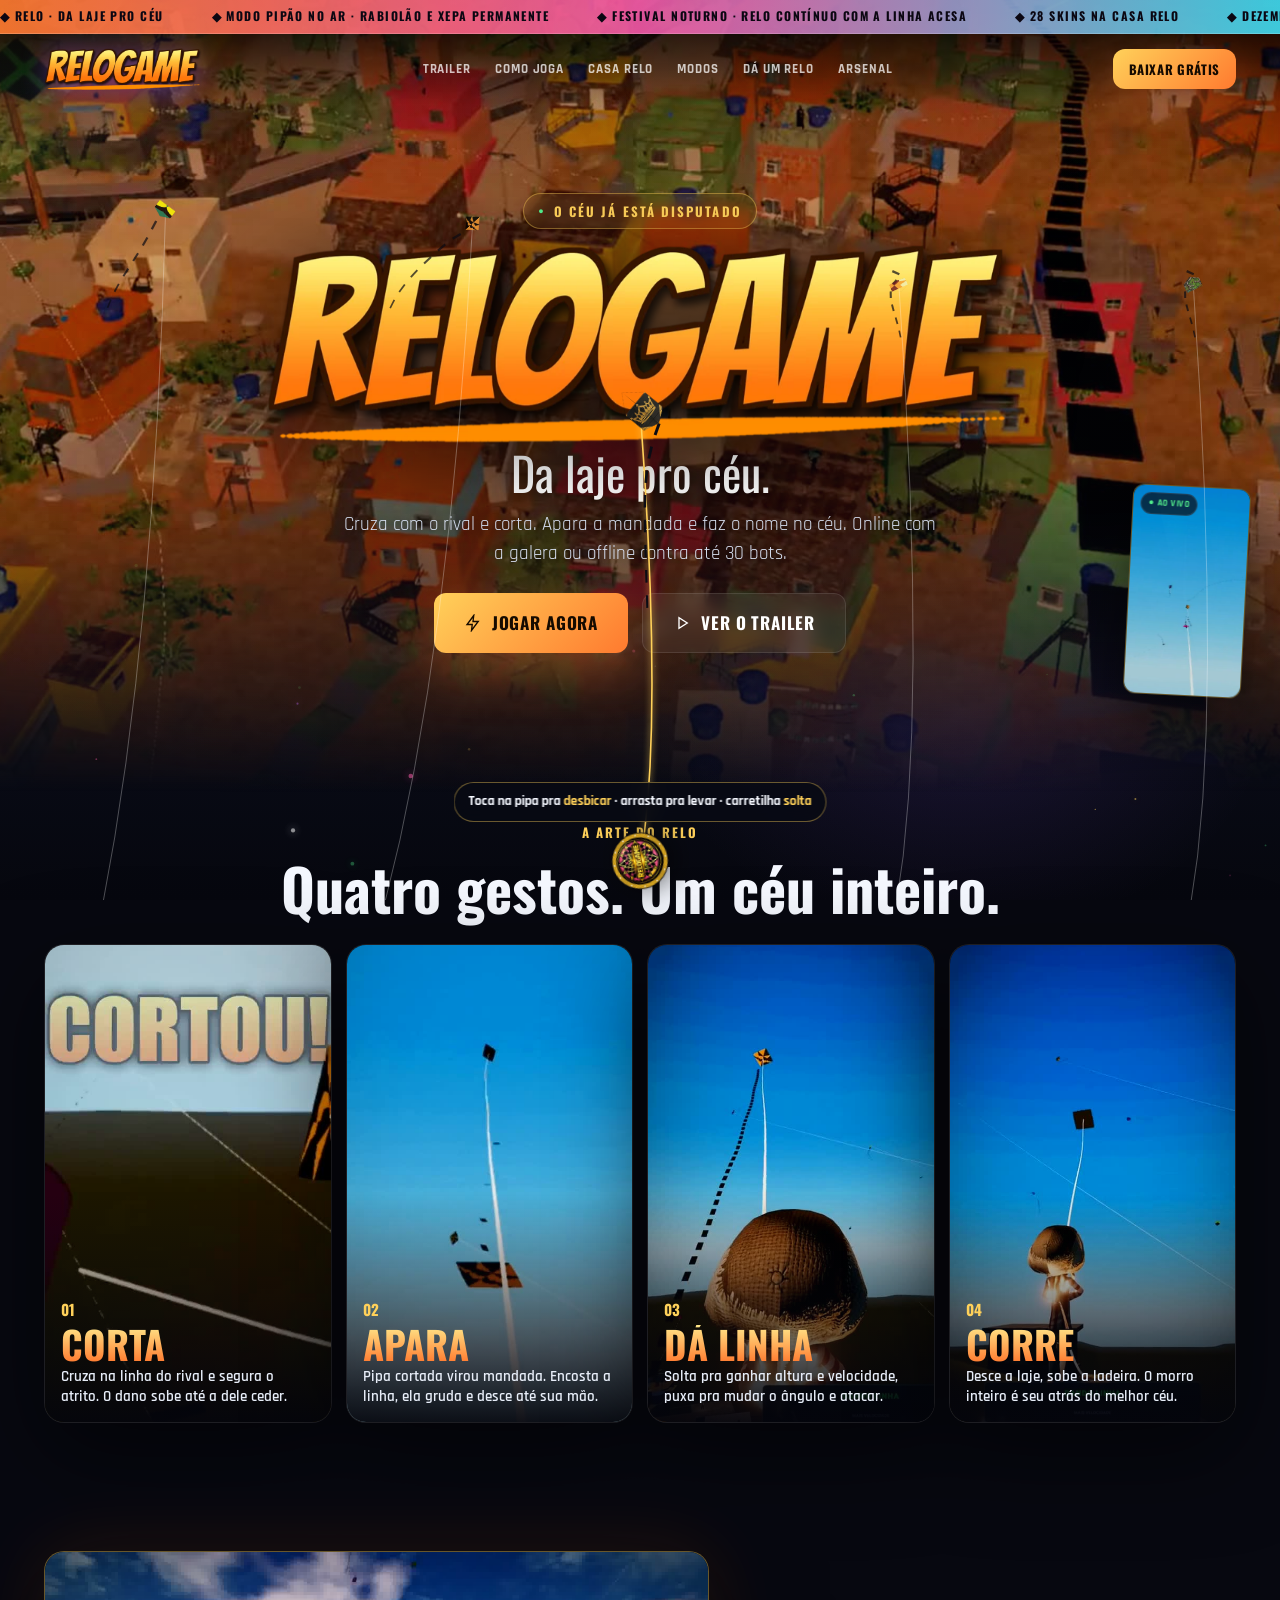
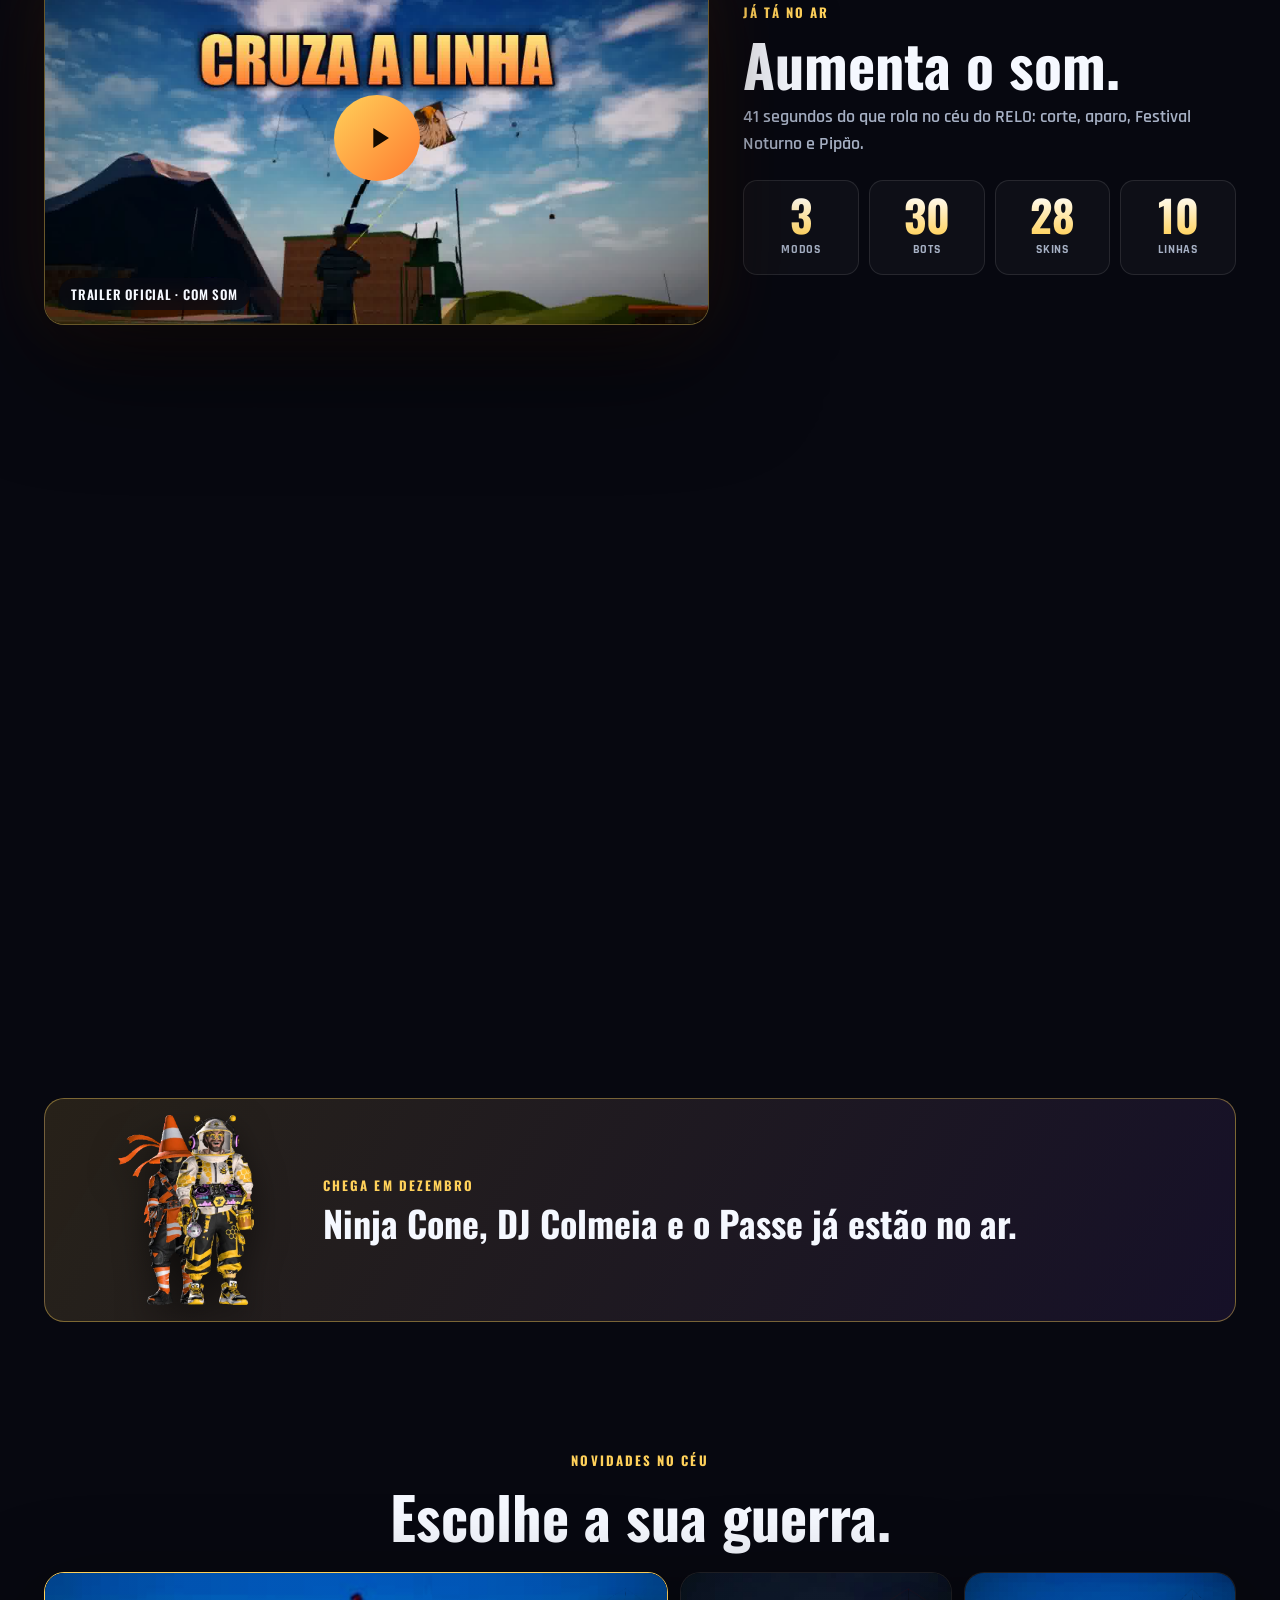
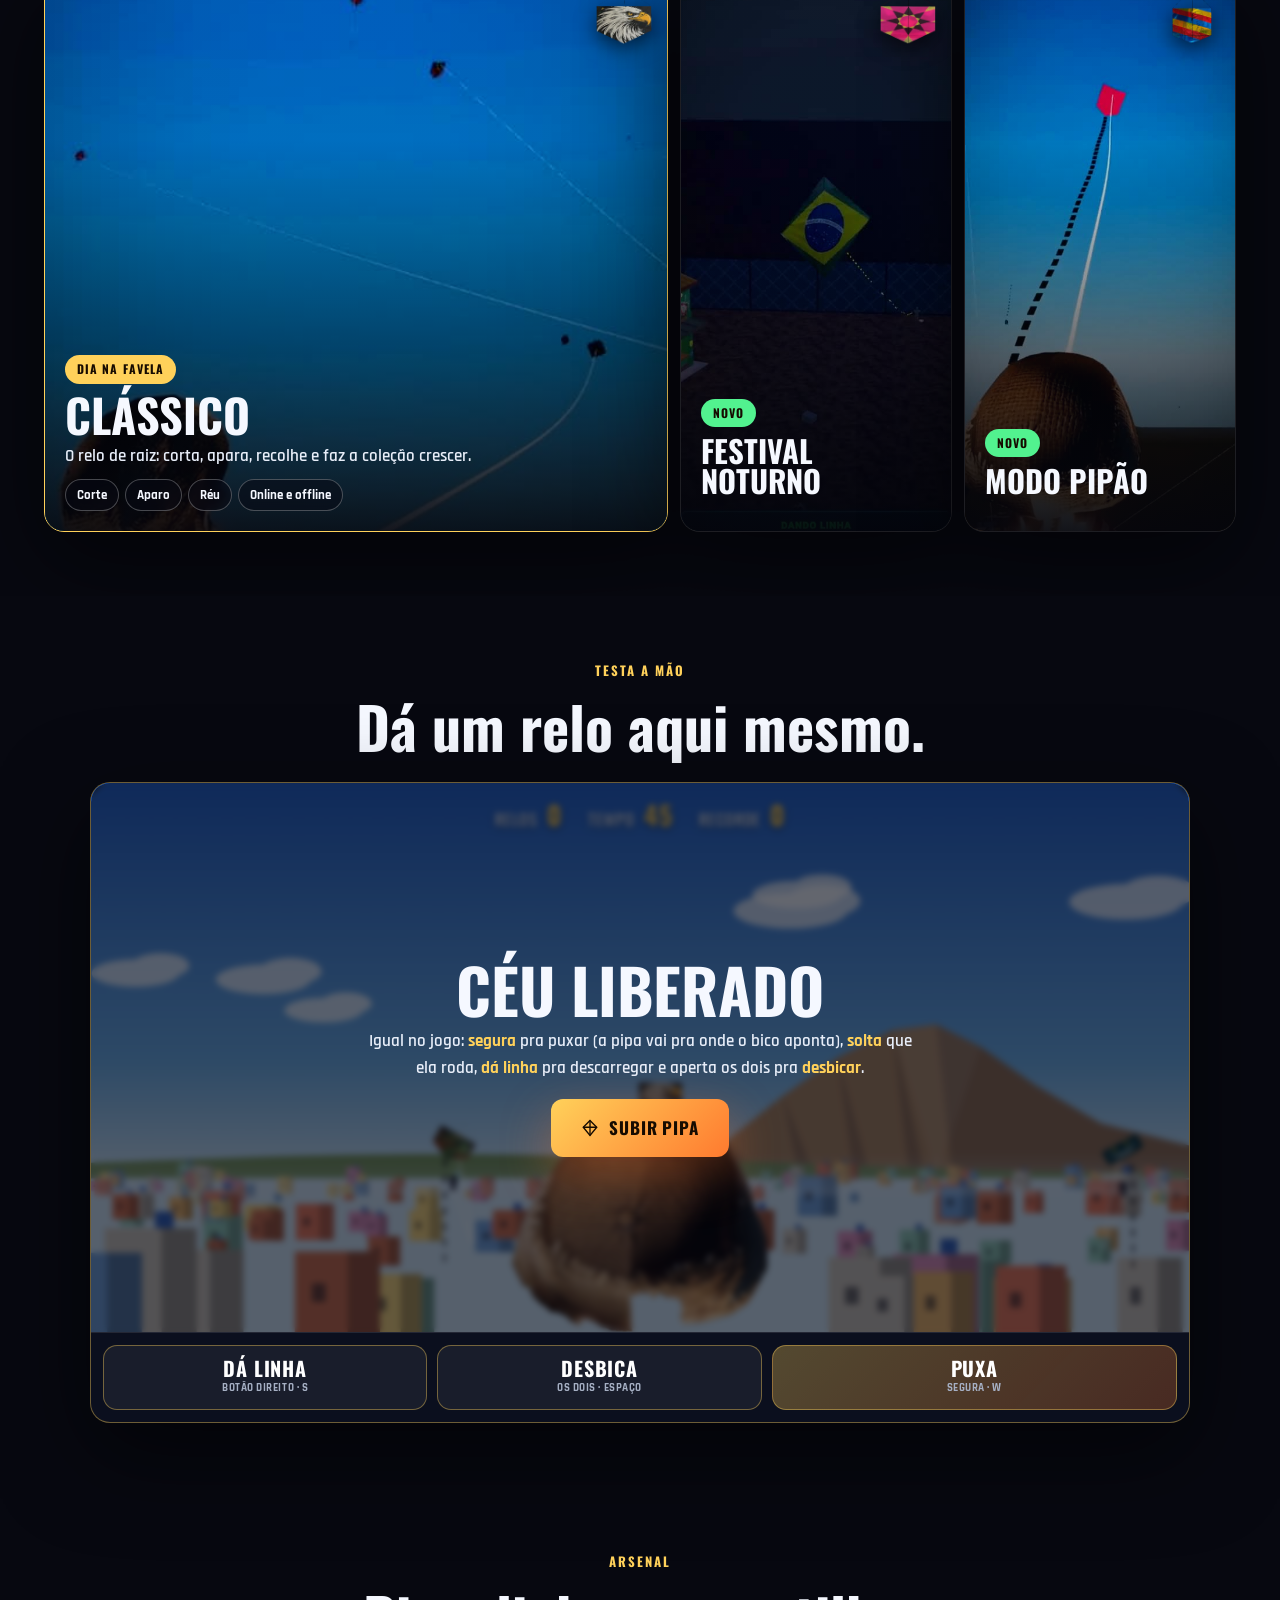
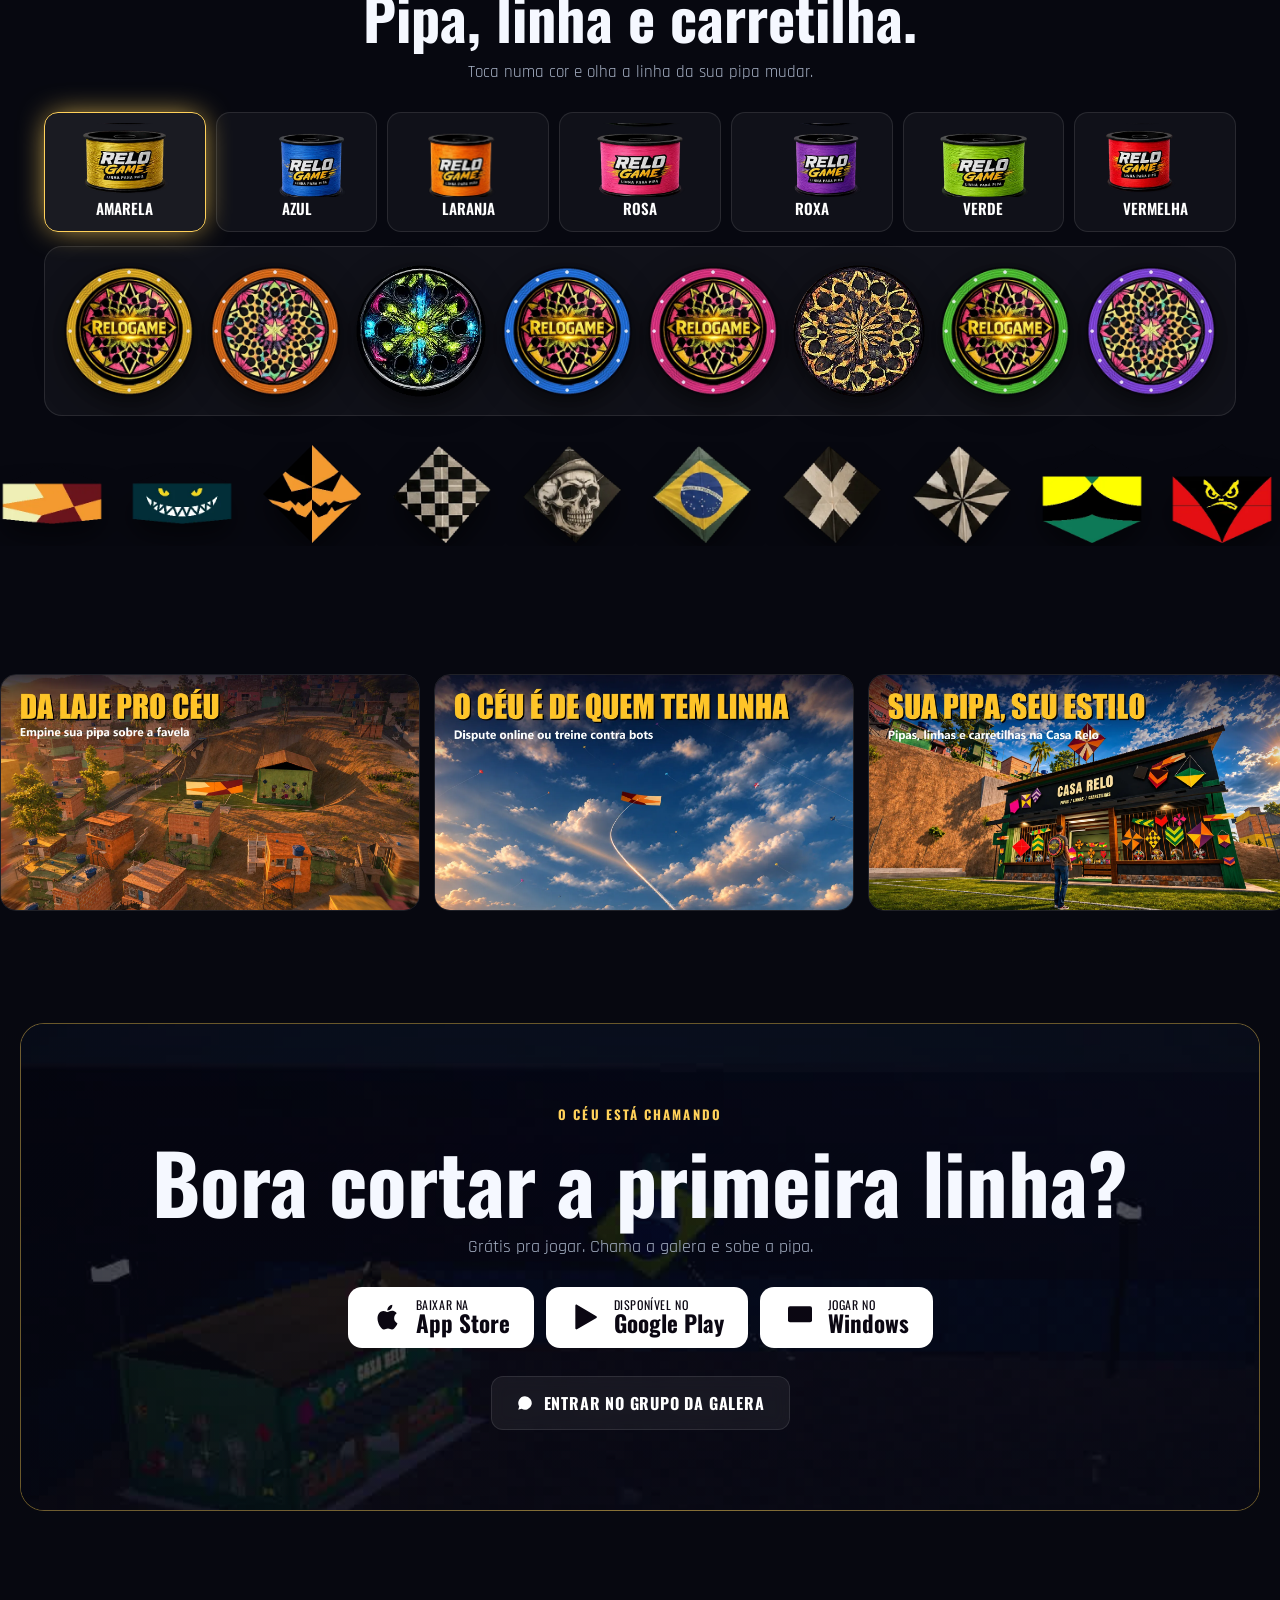
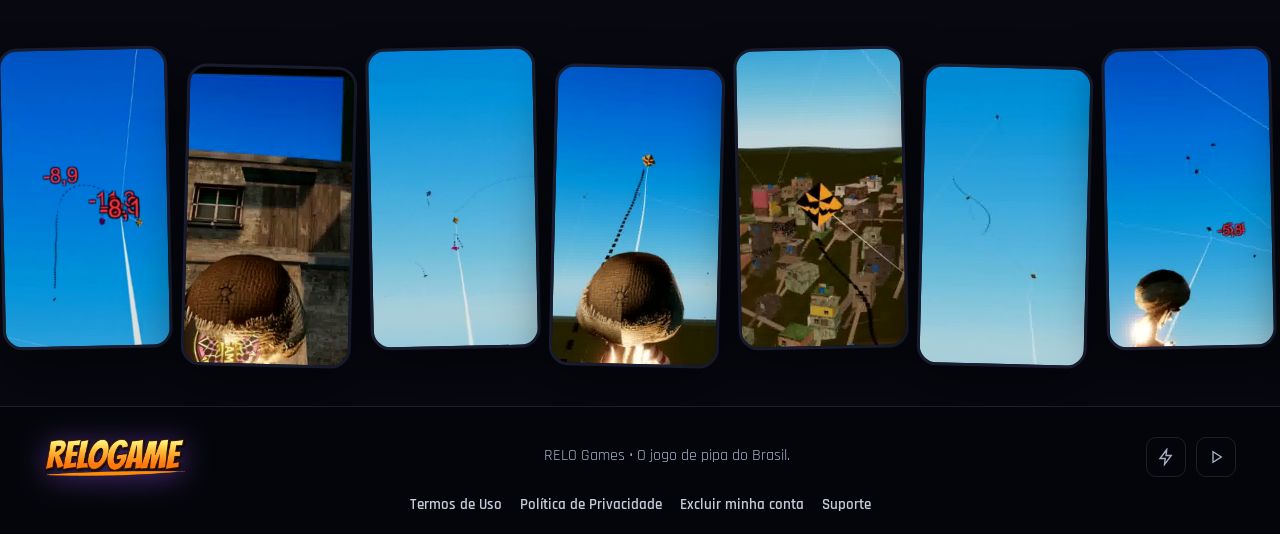
==== commit eb7e3ddf: "Refaz o relo do site com a fisica do jogo e tira Pipoints do site Puxar anda devagar na direcao do b" ====
--- a/index.html
+++ b/index.html
@@ -46,8 +46,9 @@
   <!-- PIPA VIVA: a linha sai da carretilha no pé da tela -->
   <canvas class="pipa-viva" id="pipaViva" aria-hidden="true"></canvas>
   <button class="pv-reel" id="pvReel" type="button" aria-label="Soltar a pipa"><img src="media/carretilhas/n_relo_amarela.webp" alt="" draggable="false" /></button>
-  <div class="pv-dica" id="pvDica" aria-hidden="true">Toca na pipa pra <b>desbicar</b> · na carretilha pra <b>soltar</b></div>
+  <div class="pv-dica" id="pvDica" aria-hidden="true">Toca na pipa pra <b>desbicar</b> · arrasta pra levar · carretilha <b>solta</b></div>
   <div class="pv-placar" id="pvPlacar" aria-live="polite"></div>
+  <div class="aviso-jogo pv-aviso" id="pvAviso" aria-hidden="true"><b></b><span></span></div>
 
   <div class="topbar" id="topbar">
     <div class="ticker"><div class="ticker-track" id="tickerTrack"></div></div>
@@ -65,7 +66,6 @@
         <a href="#modos">Modos</a>
         <a href="#desafio">Dá um relo</a>
         <a href="#arsenal">Arsenal</a>
-        <a href="pipoints/">Pipoints</a>
       </nav>
       <div class="nav-actions">
         <a href="#baixar" class="btn btn-primary btn-sm">Baixar grátis</a>
@@ -93,7 +93,7 @@
           <h1 class="sr-only">RELO — o jogo de pipa do Brasil</h1>
           <img class="hero-logo hv-logo slam" src="media/logo.webp" alt="RELO" />
           <p class="hero-sub reveal">Da laje pro céu.</p>
-          <p class="lead reveal">Sobe a pipa, cruza com o rival e corta. Apara a mandada, monta sua coleção e faz o nome no céu. Online com a galera ou offline contra até 30 bots.</p>
+          <p class="lead reveal">Cruza com o rival e corta. Apara a mandada e faz o nome no céu. Online com a galera ou offline contra até 30 bots.</p>
           <div class="hero-actions reveal">
             <a href="#baixar" class="btn btn-primary btn-lg magnetic"><svg><use href="#i-bolt"/></svg> Jogar agora</a>
             <button class="btn btn-ghost btn-lg magnetic" id="heroTrailer" type="button"><svg><use href="#i-play"/></svg> Ver o trailer</button>
@@ -102,13 +102,24 @@
       </div>
     </section>
 
-    <!-- REELS: o céu passando -->
-    <section class="reels-sec" aria-label="Cenas do jogo">
-      <div class="reels-track" id="reelsTrack"></div>
+    <!-- A ARTE DO RELO -->
+    <section class="sec sec-cola" id="arte">
+      <div class="container">
+        <div class="sec-head reveal">
+          <span class="eyebrow">A arte do relo</span>
+          <h2>Quatro gestos. Um céu inteiro.</h2>
+        </div>
+      </div>
+      <div class="gestos" id="gestos">
+        <article class="gesto reveal"><video data-lazy="media/corte_v.mp4" poster="media/corte_v.jpg" muted loop playsinline></video><div class="g-txt"><b>01</b><h3>Corta</h3><p>Cruza na linha do rival e segura o atrito. O dano sobe até a dele ceder.</p></div></article>
+        <article class="gesto reveal"><video data-lazy="media/aparo_v.mp4" poster="media/aparo_v.jpg" muted loop playsinline></video><div class="g-txt"><b>02</b><h3>Apara</h3><p>Pipa cortada virou mandada. Encosta a linha, ela gruda e desce até sua mão.</p></div></article>
+        <article class="gesto reveal"><video data-lazy="media/linha_v.mp4" poster="media/linha_v.jpg" muted loop playsinline></video><div class="g-txt"><b>03</b><h3>Dá linha</h3><p>Solta pra ganhar altura e velocidade, puxa pra mudar o ângulo e atacar.</p></div></article>
+        <article class="gesto reveal"><video data-lazy="media/corre_v.mp4" poster="media/corre_v.jpg" muted loop playsinline></video><div class="g-txt"><b>04</b><h3>Corre</h3><p>Desce a laje, sobe a ladeira. O morro inteiro é seu atrás do melhor céu.</p></div></article>
+      </div>
     </section>
 
     <!-- TRAILER + NÚMEROS -->
-    <section class="sec sec-cola" id="trailer">
+    <section class="sec" id="trailer">
       <div class="container vitrine">
         <div class="trailer-card reveal" id="trailerBox" role="button" tabindex="0" aria-label="Assistir ao trailer com som">
           <video id="trailerVideo" poster="media/trailer.jpg" muted loop playsinline preload="none"></video>
@@ -126,22 +137,6 @@
             <div class="num"><b data-n="10">10</b><span>linhas</span></div>
           </div>
         </div>
-      </div>
-    </section>
-
-    <!-- A ARTE DO RELO -->
-    <section class="sec" id="arte">
-      <div class="container">
-        <div class="sec-head reveal">
-          <span class="eyebrow">A arte do relo</span>
-          <h2>Quatro gestos. Um céu inteiro.</h2>
-        </div>
-      </div>
-      <div class="gestos" id="gestos">
-        <article class="gesto reveal"><video data-lazy="media/corte_v.mp4" poster="media/corte_v.jpg" muted loop playsinline></video><div class="g-txt"><b>01</b><h3>Corta</h3><p>Cruza na linha do rival e segura o atrito. O dano sobe até a dele ceder.</p></div></article>
-        <article class="gesto reveal"><video data-lazy="media/aparo_v.mp4" poster="media/aparo_v.jpg" muted loop playsinline></video><div class="g-txt"><b>02</b><h3>Apara</h3><p>Pipa cortada virou mandada. Encosta a linha, ela gruda e desce até sua mão.</p></div></article>
-        <article class="gesto reveal"><video data-lazy="media/linha_v.mp4" poster="media/linha_v.jpg" muted loop playsinline></video><div class="g-txt"><b>03</b><h3>Dá linha</h3><p>Solta pra ganhar altura e velocidade, puxa pra mudar o ângulo e atacar.</p></div></article>
-        <article class="gesto reveal"><video data-lazy="media/corre_v.mp4" poster="media/corre_v.jpg" muted loop playsinline></video><div class="g-txt"><b>04</b><h3>Corre</h3><p>Desce a laje, sobe a ladeira. O morro inteiro é seu atrás do melhor céu.</p></div></article>
       </div>
     </section>
 
@@ -216,14 +211,20 @@
           <h2>Dá um relo aqui mesmo.</h2>
         </div>
         <div class="jogo reveal" id="jogoBox">
-          <canvas id="jogoCanvas" width="1280" height="620"></canvas>
-          <div class="jogo-hud"><span>Relos <b id="jgPts">0</b></span><span>Tempo <b id="jgTempo">30</b></span><span>Recorde <b id="jgRec">0</b></span></div>
-          <div class="jogo-vida" aria-hidden="true"><i id="jgVida"></i></div>
-          <div class="jogo-grito" id="jgGrito"></div>
-          <div class="jogo-ini" id="jgIni">
-            <h3 id="jgTit">Céu liberado</h3>
-            <p id="jgMsg">Arrasta a pipa e cruza na linha dos rivais. Toca pra desbicar. Mandada caindo? Encosta a linha e apara.</p>
-            <button class="btn btn-primary btn-lg" id="jgBtn" type="button"><svg><use href="#i-kite"/></svg> Subir pipa</button>
+          <div class="jogo-tela">
+            <canvas id="jogoCanvas" width="1280" height="640"></canvas>
+            <div class="jogo-hud"><span>Relos <b id="jgPts">0</b></span><span>Tempo <b id="jgTempo">45</b></span><span>Recorde <b id="jgRec">0</b></span></div>
+            <div class="aviso-jogo" id="jgAviso"><b></b><span></span></div>
+            <div class="jogo-ini" id="jgIni">
+              <h3 id="jgTit">Céu liberado</h3>
+              <p id="jgMsg">Igual no jogo: <b>segura</b> pra puxar (a pipa vai pra onde o bico aponta), <b>solta</b> que ela roda, <b>dá linha</b> pra descarregar e aperta os dois pra <b>desbicar</b>.</p>
+              <button class="btn btn-primary btn-lg" id="jgBtn" type="button"><svg><use href="#i-kite"/></svg> Subir pipa</button>
+            </div>
+          </div>
+          <div class="jogo-cmd" id="jgCmd">
+            <button type="button" class="cmd" data-cmd="da"><b>Dá linha</b><small>botão direito · S</small></button>
+            <button type="button" class="cmd" data-cmd="desb"><b>Desbica</b><small>os dois · espaço</small></button>
+            <button type="button" class="cmd puxa" data-cmd="puxa"><b>Puxa</b><small>segura · W</small></button>
           </div>
         </div>
       </div>
@@ -243,18 +244,10 @@
       <div class="pipas-mq" aria-hidden="true"><div class="pipas-track" id="pipasTrack"></div></div>
     </section>
 
-    <!-- GALERIA + PIPOINTS -->
+    <!-- GALERIA -->
     <section class="sec galeria-sec" id="galeria">
       <div class="gal-track" id="galTrack"></div>
       <div class="container">
-        <div class="pp-cta reveal">
-          <div>
-            <span class="eyebrow">Pipoints</span>
-            <h2>A moeda do céu.</h2>
-            <p>Pacotes a partir de R$ 4,90 pra pegar skin, linha, carretilha e combo. Cai na mesma conta do jogo.</p>
-          </div>
-          <a class="btn btn-premium btn-lg magnetic" href="pipoints/"><svg><use href="#i-star"/></svg> Ver pacotes</a>
-        </div>
       </div>
     </section>
 
@@ -276,6 +269,11 @@
         </div>
       </div>
     </section>
+    <!-- REELS: o céu passando -->
+    <section class="reels-sec" aria-label="Cenas do jogo">
+      <div class="reels-track" id="reelsTrack"></div>
+    </section>
+
   </main>
 
   <footer class="footer">
@@ -285,7 +283,6 @@
       <div class="social">
         <a href="#baixar" aria-label="Baixar"><svg><use href="#i-bolt"/></svg></a>
         <a href="#trailer" aria-label="Trailer"><svg><use href="#i-play"/></svg></a>
-        <a href="pipoints/" aria-label="Pipoints"><svg><use href="#i-star"/></svg></a>
       </div>
     </div>
     <nav class="container" aria-label="Documentos legais" style="display:flex;flex-wrap:wrap;gap:8px 18px;justify-content:center;padding:18px 0 4px;font:600 15px Rajdhani,sans-serif">
--- a/css/launch.css
+++ b/css/launch.css
@@ -14,13 +14,17 @@
 .sec-head p{font-size:17px}
 
 /* HERO */
-.hero-v{min-height:100svh;padding-bottom:70px;align-items:flex-end}
+.hero-v{min-height:min(88vh,880px);padding:118px 0 64px;align-items:center;text-align:center}
 .hv-media::before,.hv-media::after{display:none}
-.hv-media{background:#070810}
+.hv-media{background:transparent;-webkit-mask-image:linear-gradient(180deg,#000 62%,transparent 100%);mask-image:linear-gradient(180deg,#000 62%,transparent 100%)}
 .hv-media video{opacity:1;filter:none;mix-blend-mode:normal}
-.hv-overlay{z-index:-1;background:linear-gradient(90deg,rgba(6,7,16,.74),rgba(6,7,16,.22) 52%,rgba(6,7,16,.08)),linear-gradient(180deg,rgba(7,8,16,.3),transparent 26%,transparent 62%,#070810 100%)}
+.hv-overlay{z-index:-1;background:radial-gradient(62% 52% at 50% 56%,rgba(6,7,16,.62),rgba(6,7,16,.18) 70%,transparent),linear-gradient(180deg,rgba(7,8,16,.45),transparent 24%)}
 .hv-inner{grid-template-columns:minmax(0,1fr)}
-.hv-logo{width:min(600px,90%);margin:16px 0 8px;animation:none;-webkit-mask-image:none;mask-image:none;filter:drop-shadow(0 16px 40px rgba(0,0,0,.55))}
+.hero-v .hero-copy{max-width:820px;margin:0 auto;display:flex;flex-direction:column;align-items:center}
+.hero-v .lead{max-width:600px;margin:14px auto 24px;font-size:19px;text-shadow:0 2px 12px rgba(0,0,0,.6)}
+.hero-v .hero-sub{text-shadow:0 3px 16px rgba(0,0,0,.7)}
+.hero-v .hero-actions{justify-content:center}
+.hv-logo{width:min(760px,92%);margin:14px auto 6px;animation:none;-webkit-mask-image:none;mask-image:none;filter:drop-shadow(0 16px 40px rgba(0,0,0,.55))}
 .slam{animation:slam .7s cubic-bezier(.2,1.4,.3,1) 1s both}
 @keyframes slam{0%{transform:scale(2.3) rotate(-3deg);opacity:0;filter:blur(14px)}60%{opacity:1}100%{transform:none;opacity:1}}
 .hv-corner{right:34px;bottom:96px;width:150px;transform:rotate(3deg);transition:transform .35s}
@@ -28,7 +32,7 @@
 .corner-vid.portrait{aspect-ratio:9/16}
 
 /* REELS: logo depois do hero, sobe em cima da borda */
-.reels-sec{padding:0 0 8px;margin-top:-46px;position:relative;z-index:3;overflow:hidden}
+.reels-sec{padding:6px 0 30px;position:relative;z-index:3;overflow:hidden}
 .reels-track{display:flex;gap:14px;width:max-content;animation:rolaEsq 46s linear infinite;padding:20px 0 26px}
 .reels-track:hover{animation-play-state:paused}
 .reel{position:relative;width:170px;aspect-ratio:9/16;border-radius:20px;overflow:hidden;border:3px solid #181c2e;box-shadow:0 22px 50px rgba(0,0,0,.5);background:#0b0e1c;flex:0 0 auto;transition:transform .3s}
@@ -38,7 +42,7 @@
 @keyframes rolaEsq{to{transform:translateX(-50%)}}
 
 /* TRAILER + NÚMEROS */
-.sec-cola{padding-top:34px}
+.sec-cola{padding-top:30px}
 .vitrine{display:grid;grid-template-columns:minmax(0,1.35fr) minmax(0,1fr);gap:34px;align-items:center}
 .trailer-card{position:relative;aspect-ratio:16/9;border-radius:20px;overflow:hidden;border:1px solid var(--line-strong);background:#04050a;box-shadow:0 40px 110px rgba(0,0,0,.6),0 0 80px rgba(255,122,47,.13);cursor:pointer}
 .trailer-card video{width:100%;height:100%;object-fit:cover;transition:transform .5s}
@@ -130,24 +134,36 @@
 @keyframes balanca{50%{transform:translateY(-14px) rotate(7deg)}}
 
 /* MINI JOGO */
-.jogo{position:relative;border-radius:20px;overflow:hidden;border:1px solid var(--line-strong);background:linear-gradient(180deg,#2a68c9,#7ab6e6 62%,#ffcf9b);box-shadow:var(--shadow);max-width:1100px;margin:0 auto}
+.jogo{position:relative;border-radius:20px;overflow:hidden;border:1px solid var(--line-strong);background:#0b0f1e;box-shadow:var(--shadow);max-width:1100px;margin:0 auto;user-select:none;-webkit-user-select:none}
+.jogo-tela{position:relative;background:linear-gradient(180deg,#2a68c9,#7ab6e6 62%,#ffcf9b)}
 .jogo canvas{display:block;width:100%;height:auto}
-.jogo.jogando{touch-action:none}.jogo.jogando canvas{cursor:none}
+.jogo.jogando .jogo-tela,.jogo.jogando .jogo-cmd{touch-action:none}
+.jogo-cmd{display:grid;grid-template-columns:1fr 1fr 1.25fr;gap:10px;align-items:center;padding:12px;border-top:1px solid var(--line)}
+.cmd{border:1px solid var(--line-strong);background:rgba(255,255,255,.06);color:#fff;border-radius:14px;padding:12px 8px;cursor:pointer;display:grid;gap:2px;justify-items:center;touch-action:none;-webkit-tap-highlight-color:transparent;transition:background .12s,transform .12s}
+.cmd b{font-family:Oswald;font-size:20px;text-transform:uppercase;letter-spacing:.04em;line-height:1}
+.cmd small{font-size:11px;color:var(--muted);font-weight:700;text-transform:uppercase;letter-spacing:.05em}
+.cmd.puxa{background:linear-gradient(135deg,rgba(255,209,90,.3),rgba(255,122,47,.25))}
+.cmd.on{background:var(--gold);color:#160b00;transform:scale(.96)}.cmd.on small{color:#3a2400}
+.aviso-jogo{position:absolute;right:14px;top:52px;z-index:3;min-width:250px;max-width:330px;padding:10px 16px 11px;border-radius:12px;background:rgba(6,7,12,.92);border:1px solid rgba(255,255,255,.12);box-shadow:0 10px 30px rgba(0,0,0,.45);text-align:left;pointer-events:none;opacity:0;transform:translateY(-8px);transition:opacity .25s,transform .25s}
+.aviso-jogo.show{opacity:1;transform:none}
+.aviso-jogo b{display:block;font:800 15px Arial,Helvetica,sans-serif;letter-spacing:.06em;text-transform:uppercase;color:#fff}
+.aviso-jogo span{display:block;font:600 12px Arial,Helvetica,sans-serif;color:#9aa3c7;margin-top:6px}
+.pv-aviso{position:fixed;right:22px;top:108px;z-index:47}
 .jogo-hud{position:absolute;left:0;right:0;top:0;display:flex;justify-content:center;gap:26px;padding:12px;font-family:Oswald;text-transform:uppercase;letter-spacing:.06em;color:#fff;font-size:16px;text-shadow:0 2px 6px rgba(0,0,0,.6);pointer-events:none}
 .jogo-hud b{font-size:26px;color:var(--gold);margin-left:4px}
-.jogo-vida{position:absolute;left:50%;bottom:12px;width:min(260px,52%);height:8px;transform:translateX(-50%);border-radius:9px;background:rgba(0,0,0,.35);overflow:hidden;pointer-events:none;opacity:0;transition:opacity .3s}
-.jogo.jogando .jogo-vida{opacity:1}
-.jogo-vida i{display:block;height:100%;width:100%;background:linear-gradient(90deg,#ff4f4f,var(--gold),var(--green));transition:width .15s}
+.jogo-vida{display:grid;gap:5px;pointer-events:none}
+.jogo-vida span{font-size:11px;font-weight:800;text-transform:uppercase;letter-spacing:.08em;color:var(--muted);text-align:center}
+.jogo-vida i{display:block;height:9px;width:100%;border-radius:9px;background:linear-gradient(90deg,#ff4f4f,var(--gold),var(--green));transition:width .15s;box-shadow:0 0 0 1px rgba(255,255,255,.12)}
 .jogo-grito{position:absolute;left:0;right:0;top:30%;text-align:center;font-family:Oswald;font-weight:700;font-size:clamp(34px,7vw,72px);color:var(--green);text-shadow:0 4px 18px rgba(0,0,0,.55);pointer-events:none;opacity:0}
 .jogo-grito.ruim{color:#ff5a5a}.jogo-grito.ouro{color:var(--gold)}
 .jogo-grito.go{animation:grito .9s ease-out}
 @keyframes grito{0%{opacity:0;transform:scale(1.9)}18%{opacity:1;transform:scale(1)}72%{opacity:1}100%{opacity:0;transform:translateY(-22px)}}
 .jogo-ini{position:absolute;inset:0;display:grid;place-content:center;justify-items:center;gap:8px;background:rgba(6,8,18,.6);backdrop-filter:blur(3px);text-align:center;padding:20px}
 .jogo-ini h3{font-family:Oswald;font-size:clamp(36px,6vw,62px);line-height:1;text-transform:uppercase}
-.jogo-ini p{font-size:17px;font-weight:600;color:#e7edf8;margin-bottom:10px;max-width:520px}
+.jogo-ini p{font-size:17px;font-weight:600;color:#e7edf8;margin-bottom:10px;max-width:560px}.jogo-ini p b{color:var(--gold)}
 
 /* GALERIA */
-.galeria-sec{overflow:hidden}
+.galeria-sec{overflow:hidden;padding-bottom:20px}
 .gal-track{display:flex;gap:14px;width:max-content;animation:rolaEsq 56s linear infinite;margin-bottom:28px}
 .gal-track:hover{animation-play-state:paused}
 .gal-track img{width:min(420px,72vw);aspect-ratio:16/9;object-fit:cover;border-radius:16px;border:1px solid var(--line);cursor:zoom-in;transition:.3s}
@@ -209,12 +225,11 @@
   .sec{padding:40px 0}
   .sec-head{margin-bottom:18px}
   .sec-head h2{font-size:clamp(30px,9vw,40px)}
-  .hero-v{padding-bottom:84px}
-  .hv-overlay{background:linear-gradient(180deg,rgba(7,8,16,.35),transparent 22%,transparent 42%,rgba(7,8,16,.82) 74%,#070810 100%)}
-  .hero-v .lead{font-size:16px;margin:12px 0 18px}
+  .hero-v{min-height:84svh;padding:96px 0 40px}
+  .hv-overlay{background:radial-gradient(90% 46% at 50% 56%,rgba(6,7,16,.6),transparent 78%),linear-gradient(180deg,rgba(7,8,16,.4),transparent 22%)}
+  .hero-v .lead{font-size:16px;margin:10px auto 18px}
   .hero-v .hero-actions{flex-wrap:nowrap;gap:10px}
   .hero-v .hero-actions .btn{padding:14px 12px;font-size:14px;justify-content:center}
-  .reels-sec{margin-top:-60px}
   .reel{width:122px;border-radius:16px}
   .reels-track{gap:10px;animation-duration:34s}
   .sec-cola{padding-top:18px}
@@ -238,6 +253,11 @@
   .contagem{gap:6px}.contagem div{width:auto;flex:1}.contagem b{font-size:24px}.contagem span{font-size:10px}
   .jogo{margin:0 -16px;border-radius:0;border-inline:0}
   .jogo-hud{gap:12px;font-size:12px;padding:10px}.jogo-hud b{font-size:20px}
+  .jogo-cmd{grid-template-columns:1fr 1fr 1.25fr;gap:8px;padding:10px 10px calc(10px + env(safe-area-inset-bottom))}
+  .cmd{padding:16px 6px}.cmd b{font-size:19px}.cmd small{display:none}
+  .aviso-jogo{right:auto;left:10px;top:44px;min-width:0;width:auto;max-width:72%;padding:7px 11px 8px;transform:translateY(-8px)}.aviso-jogo.show{transform:none}.aviso-jogo b{font-size:12px}.aviso-jogo span{font-size:10px;margin-top:3px}
+  .pv-aviso{left:auto}
+  .pv-aviso{top:106px;width:auto;max-width:86vw;min-width:230px}
   .jogo-ini p{font-size:15px}
   .car-row{gap:8px;padding:12px}
   .pipas-track img{width:80px;height:80px}
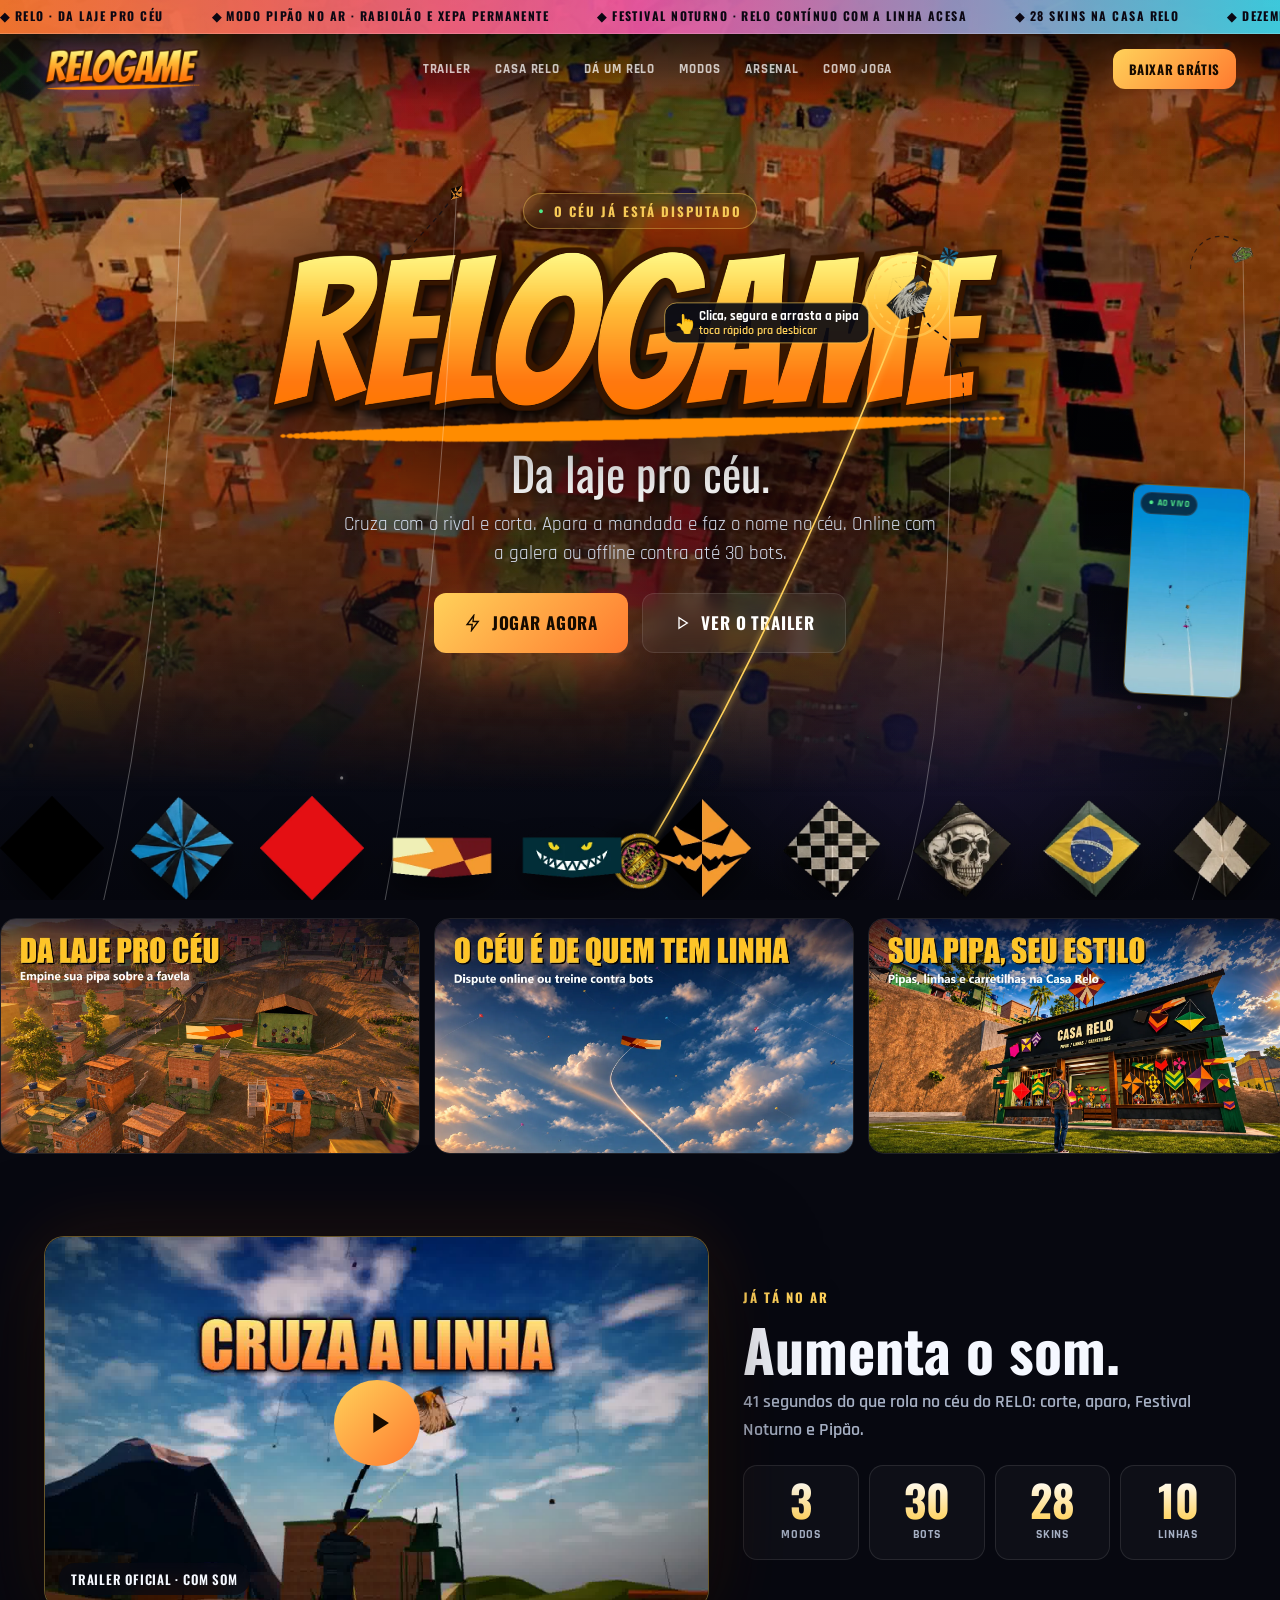
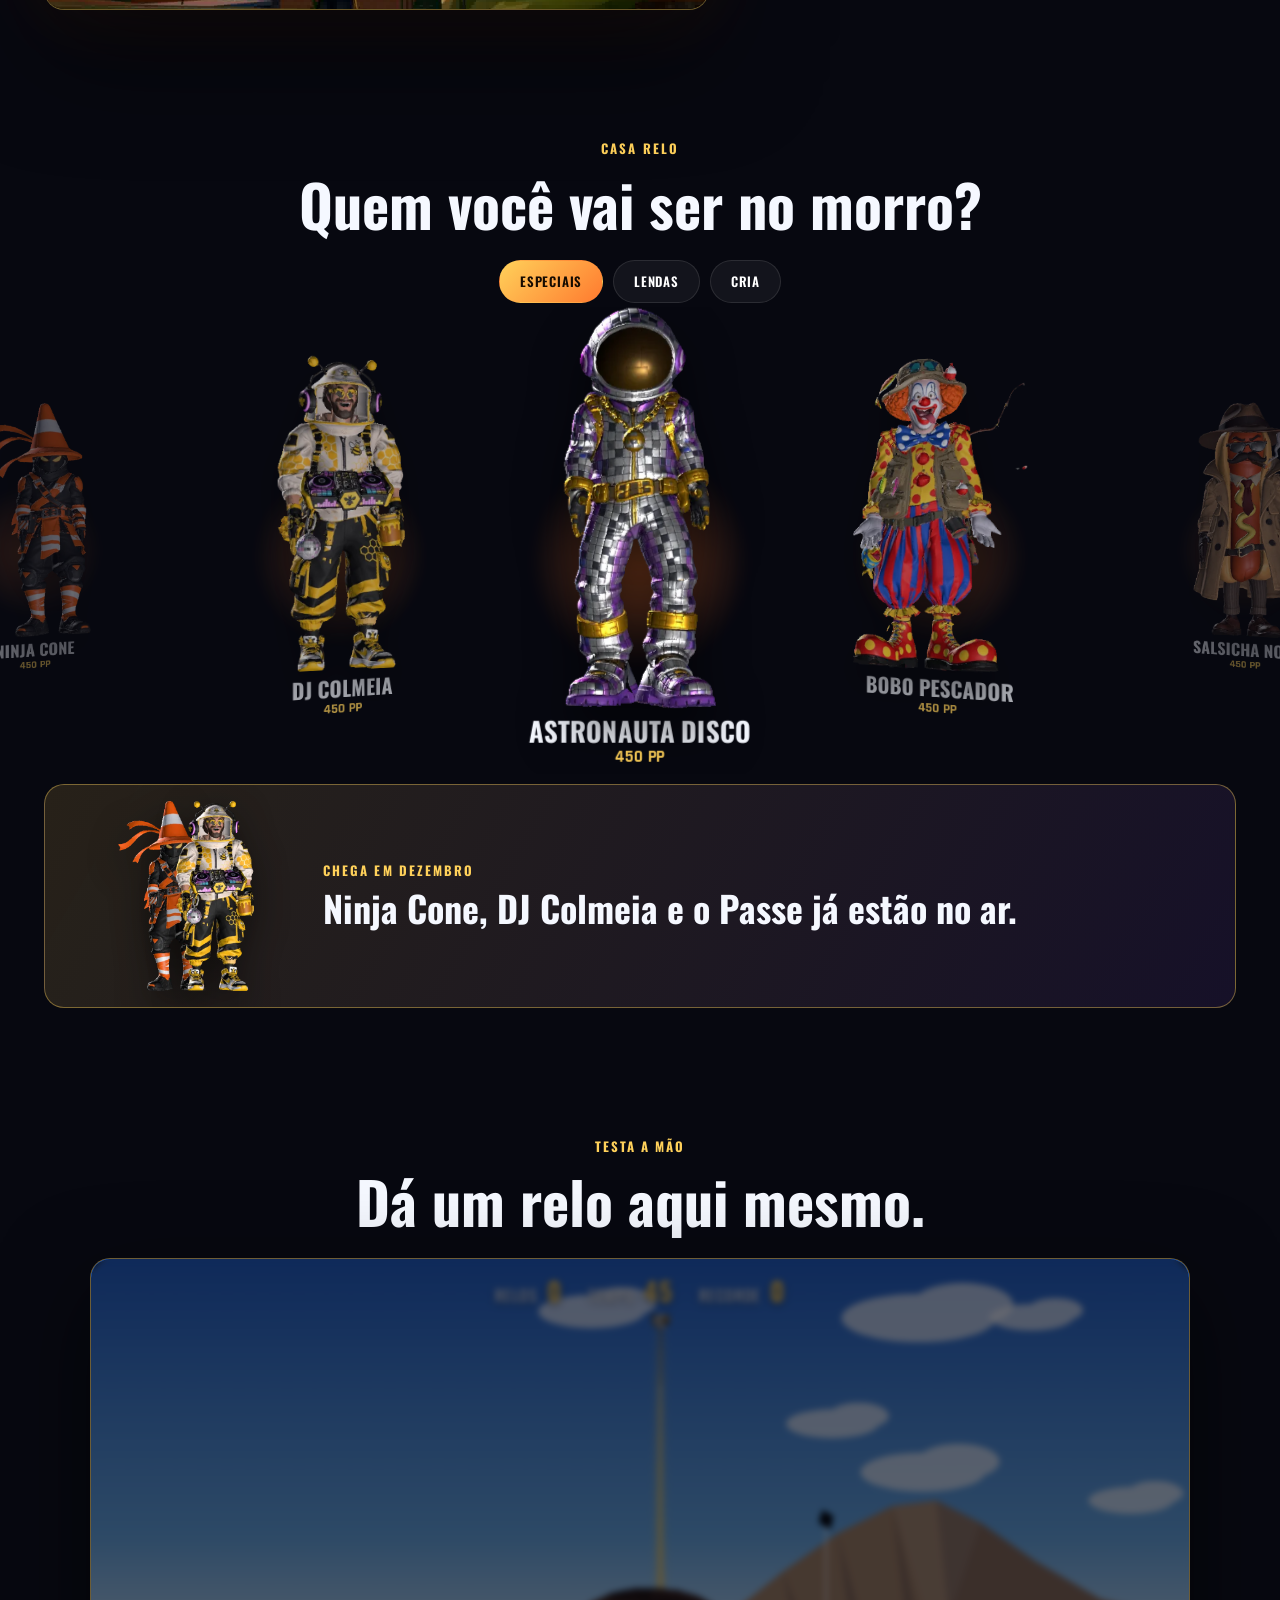
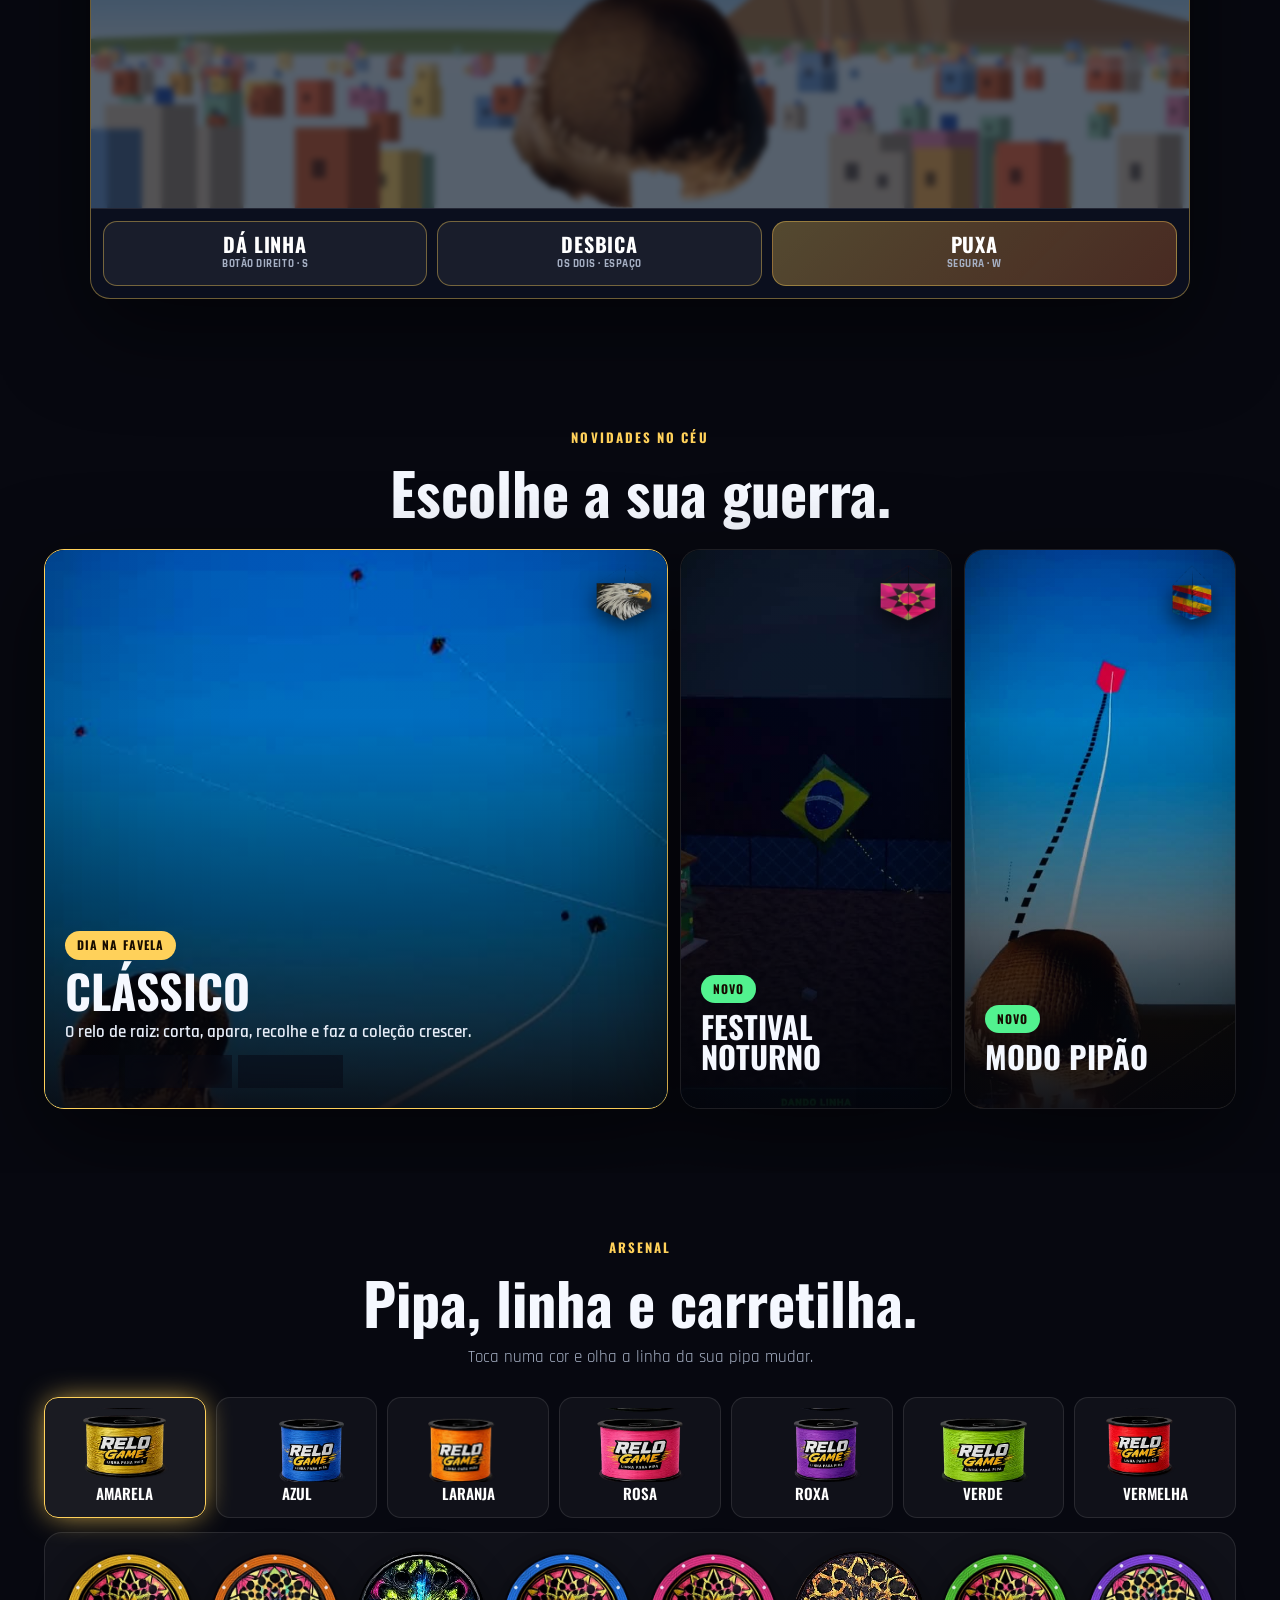
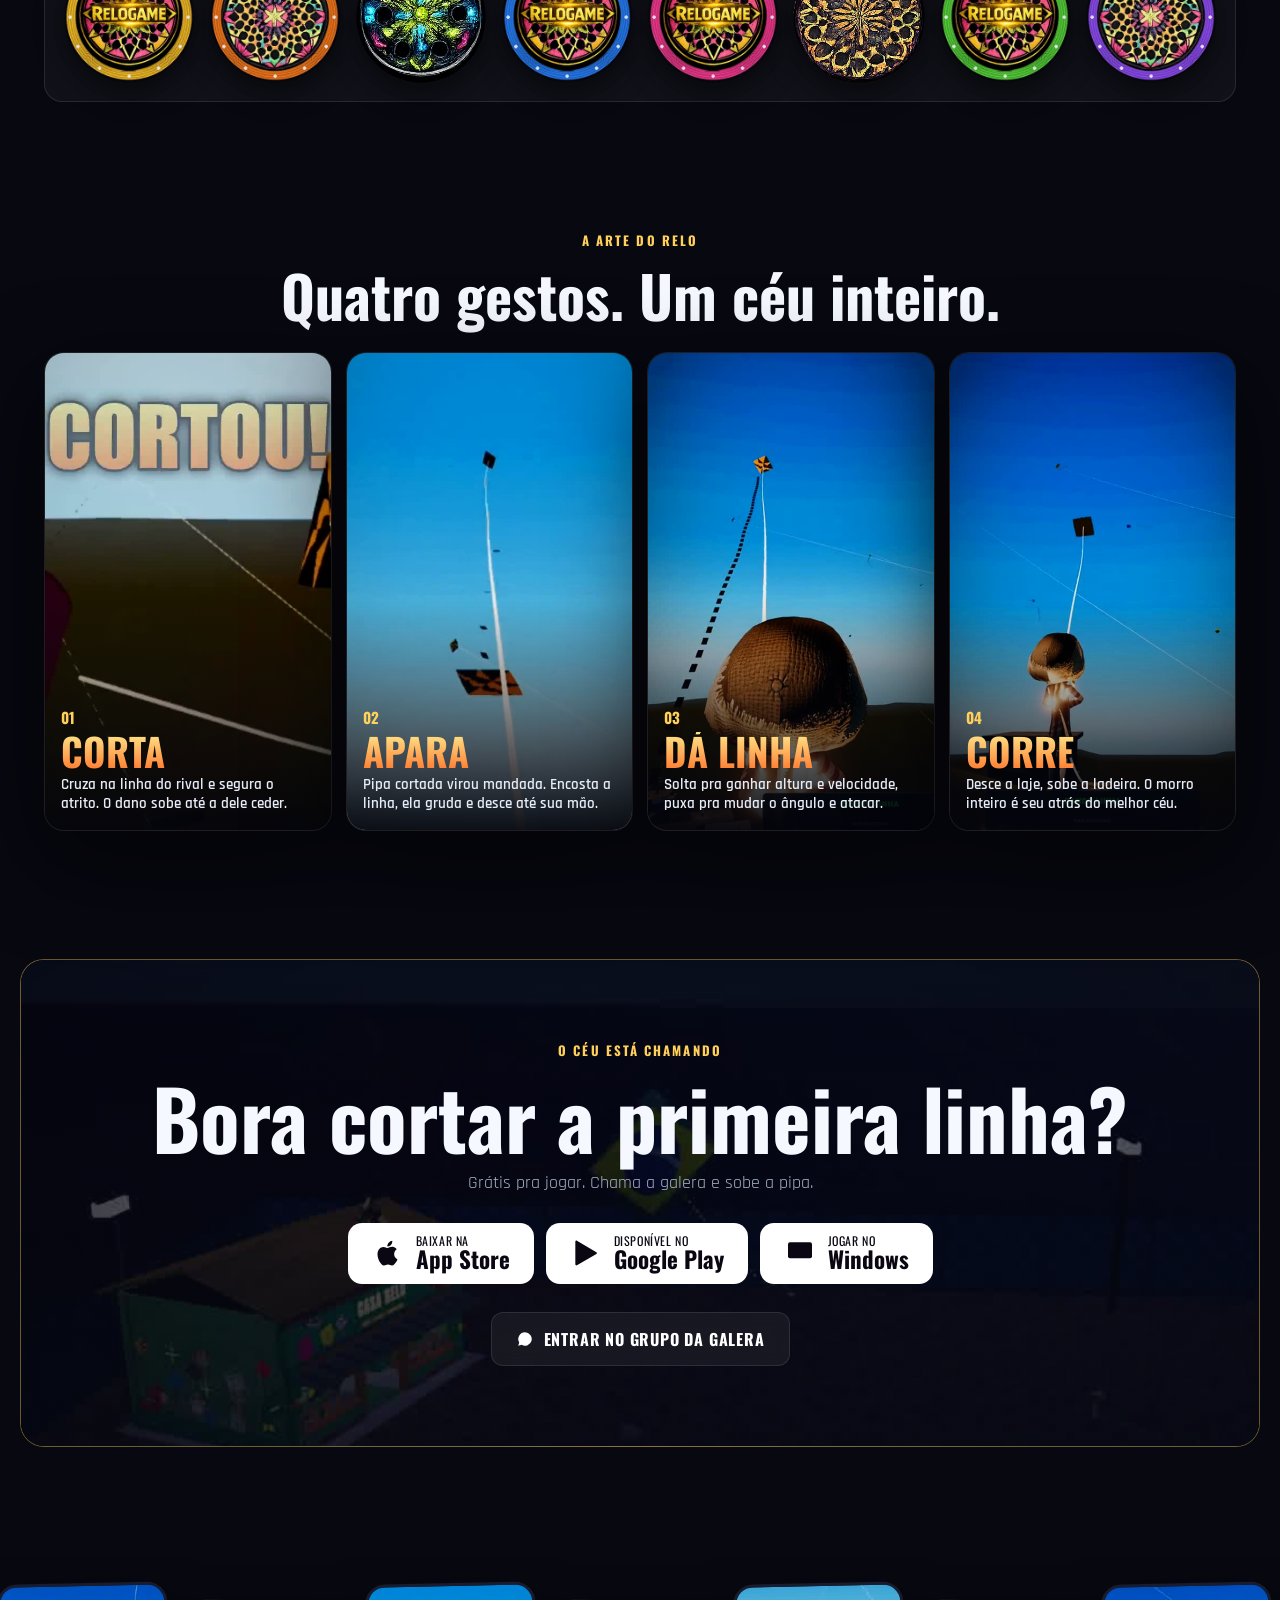
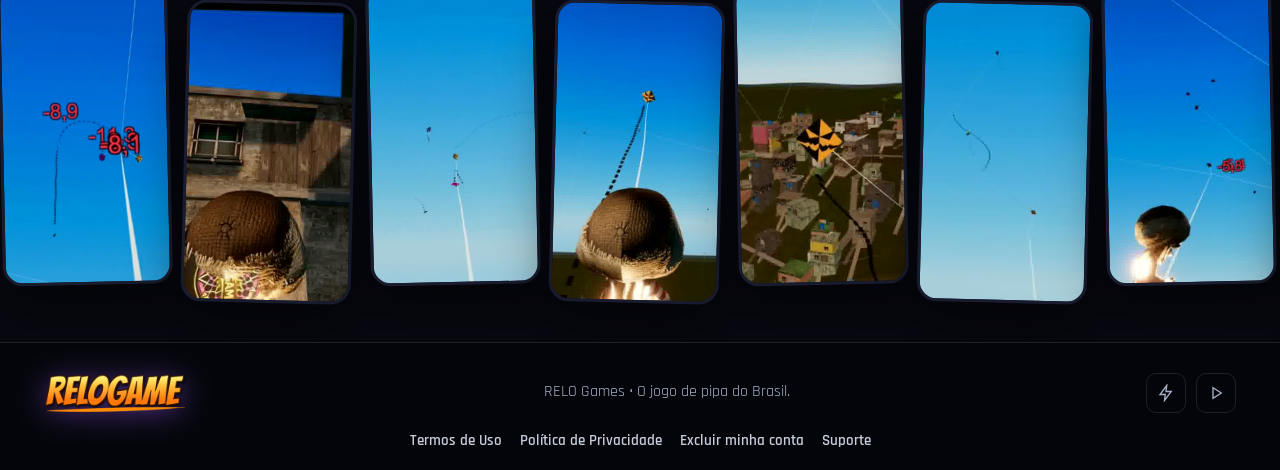
==== commit dd351bca: "Raias sem rabiola, engate sem freio e nova ordem da pagina Cafifa e raia ficam sem rabiola como no j" ====
--- a/index.html
+++ b/index.html
@@ -61,11 +61,11 @@
       </a>
       <nav class="nav-links" id="navLinks">
         <a href="#trailer">Trailer</a>
+        <a href="#casa">Casa Relo</a>
+        <a href="#desafio">Dá um relo</a>
+        <a href="#modos">Modos</a>
+        <a href="#arsenal">Arsenal</a>
         <a href="#arte">Como joga</a>
-        <a href="#casa">Casa Relo</a>
-        <a href="#modos">Modos</a>
-        <a href="#desafio">Dá um relo</a>
-        <a href="#arsenal">Arsenal</a>
       </nav>
       <div class="nav-actions">
         <a href="#baixar" class="btn btn-primary btn-sm">Baixar grátis</a>
@@ -102,20 +102,10 @@
       </div>
     </section>
 
-    <!-- A ARTE DO RELO -->
-    <section class="sec sec-cola" id="arte">
-      <div class="container">
-        <div class="sec-head reveal">
-          <span class="eyebrow">A arte do relo</span>
-          <h2>Quatro gestos. Um céu inteiro.</h2>
-        </div>
-      </div>
-      <div class="gestos" id="gestos">
-        <article class="gesto reveal"><video data-lazy="media/corte_v.mp4" poster="media/corte_v.jpg" muted loop playsinline></video><div class="g-txt"><b>01</b><h3>Corta</h3><p>Cruza na linha do rival e segura o atrito. O dano sobe até a dele ceder.</p></div></article>
-        <article class="gesto reveal"><video data-lazy="media/aparo_v.mp4" poster="media/aparo_v.jpg" muted loop playsinline></video><div class="g-txt"><b>02</b><h3>Apara</h3><p>Pipa cortada virou mandada. Encosta a linha, ela gruda e desce até sua mão.</p></div></article>
-        <article class="gesto reveal"><video data-lazy="media/linha_v.mp4" poster="media/linha_v.jpg" muted loop playsinline></video><div class="g-txt"><b>03</b><h3>Dá linha</h3><p>Solta pra ganhar altura e velocidade, puxa pra mudar o ângulo e atacar.</p></div></article>
-        <article class="gesto reveal"><video data-lazy="media/corre_v.mp4" poster="media/corre_v.jpg" muted loop playsinline></video><div class="g-txt"><b>04</b><h3>Corre</h3><p>Desce a laje, sobe a ladeira. O morro inteiro é seu atrás do melhor céu.</p></div></article>
-      </div>
+    <!-- VITRINE: pipas e cenas do jogo -->
+    <section class="vitrine-sec" id="galeria" aria-label="Pipas e cenas do jogo">
+      <div class="pipas-mq" aria-hidden="true"><div class="pipas-track" id="pipasTrack"></div></div>
+      <div class="gal-track" id="galTrack"></div>
     </section>
 
     <!-- TRAILER + NÚMEROS -->
@@ -171,6 +161,33 @@
               <div><b data-c="m">00</b><span>min</span></div>
               <div><b data-c="s">00</b><span>seg</span></div>
             </div>
+          </div>
+        </div>
+      </div>
+    </section>
+
+    <!-- DESAFIO -->
+    <section class="sec desafio-sec" id="desafio">
+      <div class="container">
+        <div class="sec-head reveal">
+          <span class="eyebrow">Testa a mão</span>
+          <h2>Dá um relo aqui mesmo.</h2>
+        </div>
+        <div class="jogo reveal" id="jogoBox">
+          <div class="jogo-tela">
+            <canvas id="jogoCanvas" width="1280" height="640"></canvas>
+            <div class="jogo-hud"><span>Relos <b id="jgPts">0</b></span><span>Tempo <b id="jgTempo">45</b></span><span>Recorde <b id="jgRec">0</b></span></div>
+            <div class="aviso-jogo" id="jgAviso"><b></b><span></span></div>
+            <div class="jogo-ini" id="jgIni">
+              <h3 id="jgTit">Céu liberado</h3>
+              <p id="jgMsg">Igual no jogo: <b>segura</b> pra puxar (a pipa vai pra onde o bico aponta), <b>solta</b> que ela roda, <b>dá linha</b> pra descarregar e aperta os dois pra <b>desbicar</b>.</p>
+              <button class="btn btn-primary btn-lg" id="jgBtn" type="button"><svg><use href="#i-kite"/></svg> Subir pipa</button>
+            </div>
+          </div>
+          <div class="jogo-cmd" id="jgCmd">
+            <button type="button" class="cmd" data-cmd="da"><b>Dá linha</b><small>botão direito · S</small></button>
+            <button type="button" class="cmd" data-cmd="desb"><b>Desbica</b><small>os dois · espaço</small></button>
+            <button type="button" class="cmd puxa" data-cmd="puxa"><b>Puxa</b><small>segura · W</small></button>
           </div>
         </div>
       </div>
@@ -203,33 +220,6 @@
       </div>
     </section>
 
-    <!-- DESAFIO -->
-    <section class="sec desafio-sec" id="desafio">
-      <div class="container">
-        <div class="sec-head reveal">
-          <span class="eyebrow">Testa a mão</span>
-          <h2>Dá um relo aqui mesmo.</h2>
-        </div>
-        <div class="jogo reveal" id="jogoBox">
-          <div class="jogo-tela">
-            <canvas id="jogoCanvas" width="1280" height="640"></canvas>
-            <div class="jogo-hud"><span>Relos <b id="jgPts">0</b></span><span>Tempo <b id="jgTempo">45</b></span><span>Recorde <b id="jgRec">0</b></span></div>
-            <div class="aviso-jogo" id="jgAviso"><b></b><span></span></div>
-            <div class="jogo-ini" id="jgIni">
-              <h3 id="jgTit">Céu liberado</h3>
-              <p id="jgMsg">Igual no jogo: <b>segura</b> pra puxar (a pipa vai pra onde o bico aponta), <b>solta</b> que ela roda, <b>dá linha</b> pra descarregar e aperta os dois pra <b>desbicar</b>.</p>
-              <button class="btn btn-primary btn-lg" id="jgBtn" type="button"><svg><use href="#i-kite"/></svg> Subir pipa</button>
-            </div>
-          </div>
-          <div class="jogo-cmd" id="jgCmd">
-            <button type="button" class="cmd" data-cmd="da"><b>Dá linha</b><small>botão direito · S</small></button>
-            <button type="button" class="cmd" data-cmd="desb"><b>Desbica</b><small>os dois · espaço</small></button>
-            <button type="button" class="cmd puxa" data-cmd="puxa"><b>Puxa</b><small>segura · W</small></button>
-          </div>
-        </div>
-      </div>
-    </section>
-
     <!-- ARSENAL -->
     <section class="sec" id="arsenal">
       <div class="container">
@@ -241,13 +231,21 @@
         <div class="ars-linhas reveal" id="arsLinhas"></div>
         <div class="car-row reveal" id="arsCar"></div>
       </div>
-      <div class="pipas-mq" aria-hidden="true"><div class="pipas-track" id="pipasTrack"></div></div>
-    </section>
-
-    <!-- GALERIA -->
-    <section class="sec galeria-sec" id="galeria">
-      <div class="gal-track" id="galTrack"></div>
-      <div class="container">
+    </section>
+
+    <!-- A ARTE DO RELO -->
+    <section class="sec" id="arte">
+      <div class="container">
+        <div class="sec-head reveal">
+          <span class="eyebrow">A arte do relo</span>
+          <h2>Quatro gestos. Um céu inteiro.</h2>
+        </div>
+      </div>
+      <div class="gestos" id="gestos">
+        <article class="gesto reveal"><video data-lazy="media/corte_v.mp4" poster="media/corte_v.jpg" muted loop playsinline></video><div class="g-txt"><b>01</b><h3>Corta</h3><p>Cruza na linha do rival e segura o atrito. O dano sobe até a dele ceder.</p></div></article>
+        <article class="gesto reveal"><video data-lazy="media/aparo_v.mp4" poster="media/aparo_v.jpg" muted loop playsinline></video><div class="g-txt"><b>02</b><h3>Apara</h3><p>Pipa cortada virou mandada. Encosta a linha, ela gruda e desce até sua mão.</p></div></article>
+        <article class="gesto reveal"><video data-lazy="media/linha_v.mp4" poster="media/linha_v.jpg" muted loop playsinline></video><div class="g-txt"><b>03</b><h3>Dá linha</h3><p>Solta pra ganhar altura e velocidade, puxa pra mudar o ângulo e atacar.</p></div></article>
+        <article class="gesto reveal"><video data-lazy="media/corre_v.mp4" poster="media/corre_v.jpg" muted loop playsinline></video><div class="g-txt"><b>04</b><h3>Corre</h3><p>Desce a laje, sobe a ladeira. O morro inteiro é seu atrás do melhor céu.</p></div></article>
       </div>
     </section>
 
--- a/css/launch.css
+++ b/css/launch.css
@@ -32,7 +32,7 @@
 .corner-vid.portrait{aspect-ratio:9/16}
 
 /* REELS: logo depois do hero, sobe em cima da borda */
-.reels-sec{padding:6px 0 30px;position:relative;z-index:3;overflow:hidden}
+.reels-sec{padding:6px 0 30px;position:relative;z-index:50;overflow:hidden}
 .reels-track{display:flex;gap:14px;width:max-content;animation:rolaEsq 46s linear infinite;padding:20px 0 26px}
 .reels-track:hover{animation-play-state:paused}
 .reel{position:relative;width:170px;aspect-ratio:9/16;border-radius:20px;overflow:hidden;border:3px solid #181c2e;box-shadow:0 22px 50px rgba(0,0,0,.5);background:#0b0e1c;flex:0 0 auto;transition:transform .3s}
@@ -267,3 +267,14 @@
   .pv-dica{font-size:12px;bottom:calc(70px + env(safe-area-inset-bottom))}
 }
 @media (prefers-reduced-motion:reduce){.reels-track,.pipas-track,.gal-track,.car-row img,.pipas-track img,.m2-ico{animation:none}.slam{animation:none}.pipa-viva,.pv-reel{display:none}}
+
+/* vídeos ficam na frente da pipa viva, pra não embolar com as pipas dos clipes */
+.gestos,.modos2,.trailer-card,.hv-corner{position:relative;z-index:50}
+.hv-corner{position:absolute}
+/* logo nítida no celular: sem filtro pesado depois da entrada */
+@media (max-width:680px){.hv-logo{filter:none}}
+
+/* vitrine logo abaixo da primeira tela */
+.vitrine-sec{position:relative;z-index:50;overflow:hidden;padding:4px 0 18px}
+.vitrine-sec .pipas-mq{margin:0 0 18px}
+.vitrine-sec .gal-track{margin-bottom:0}
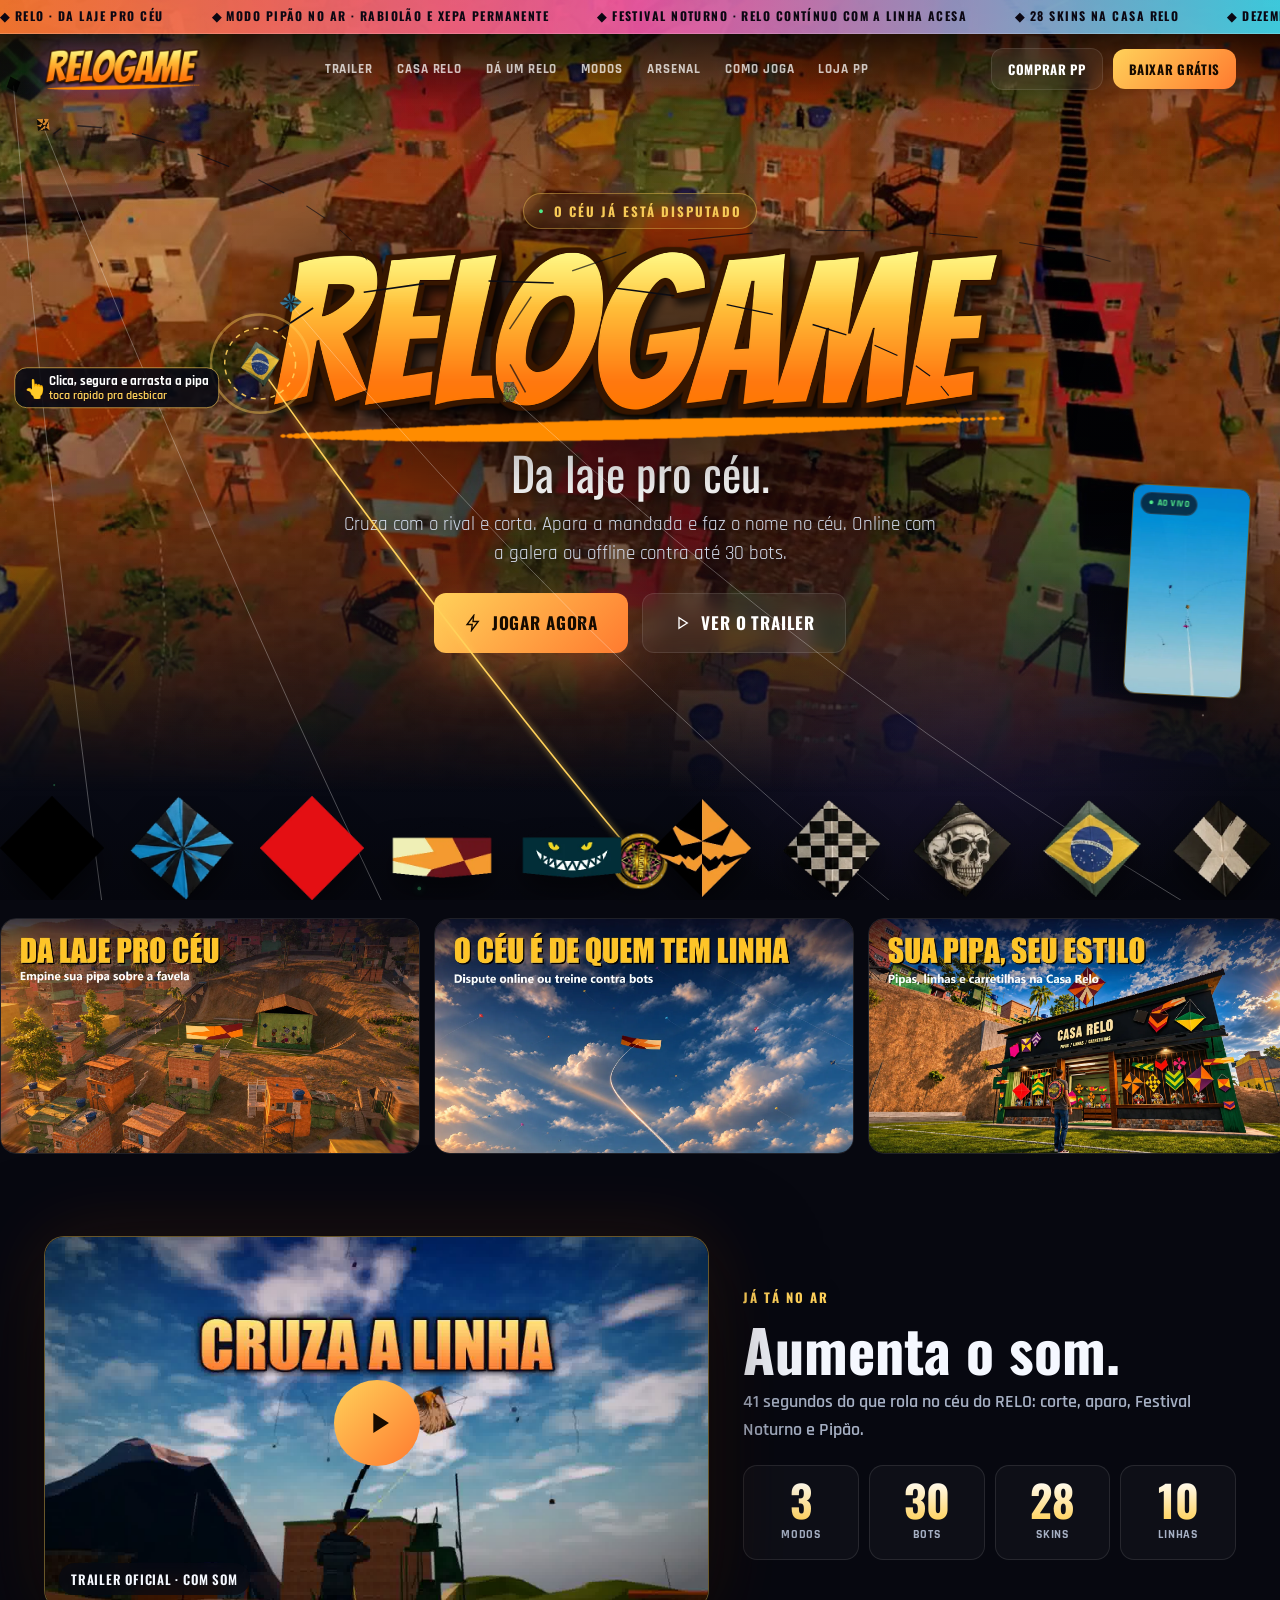
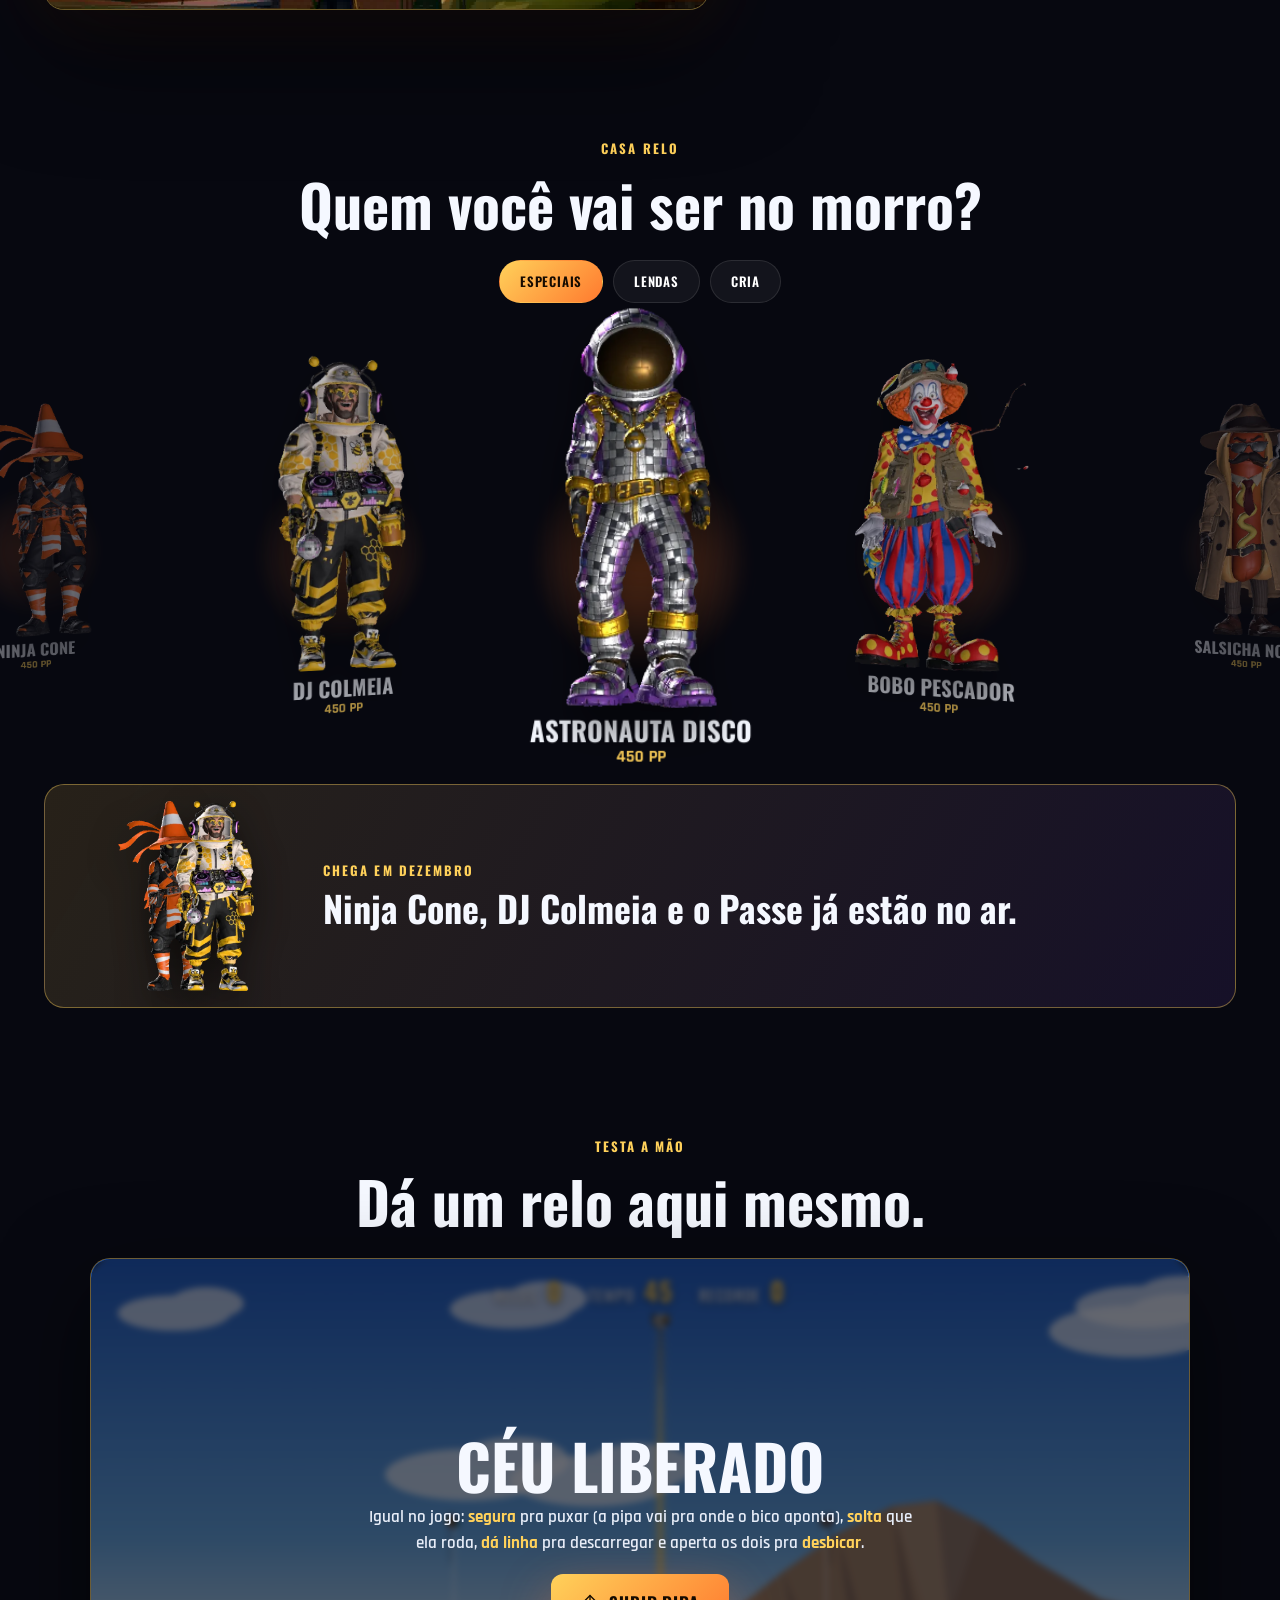
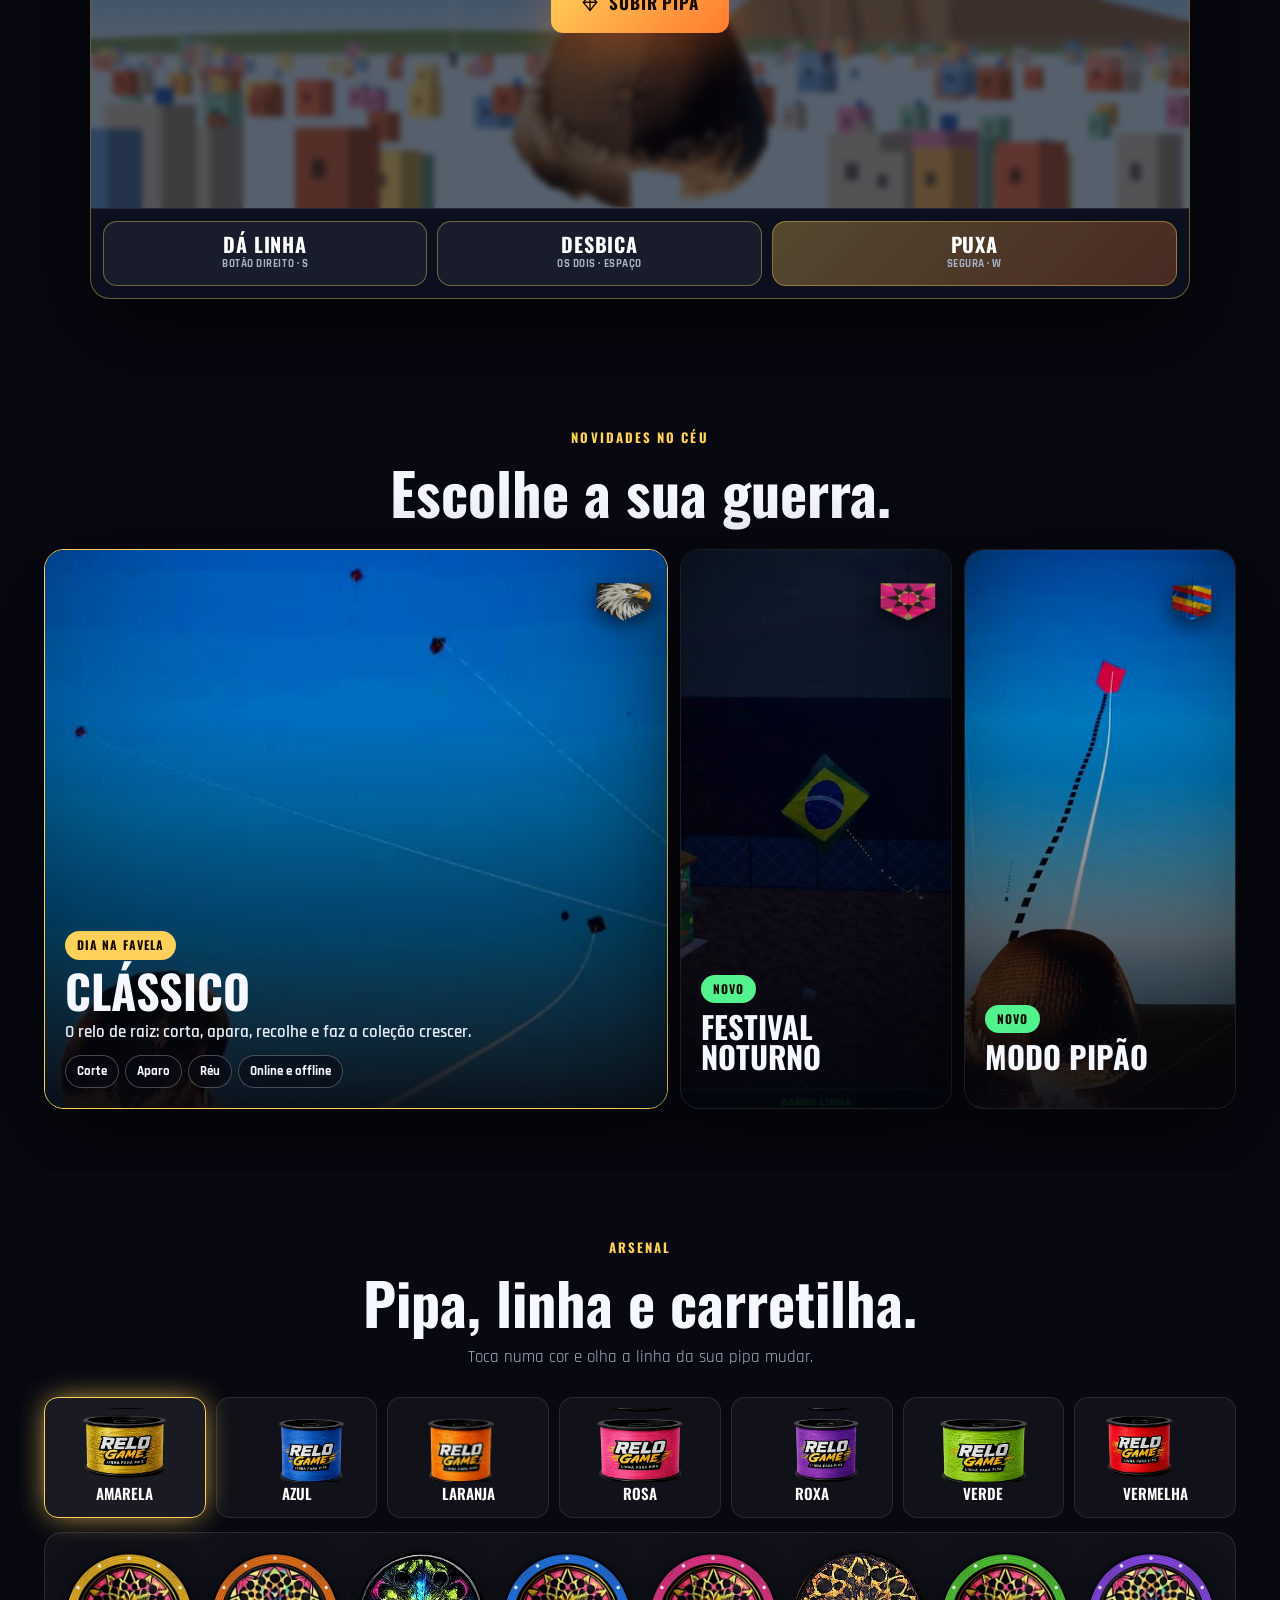
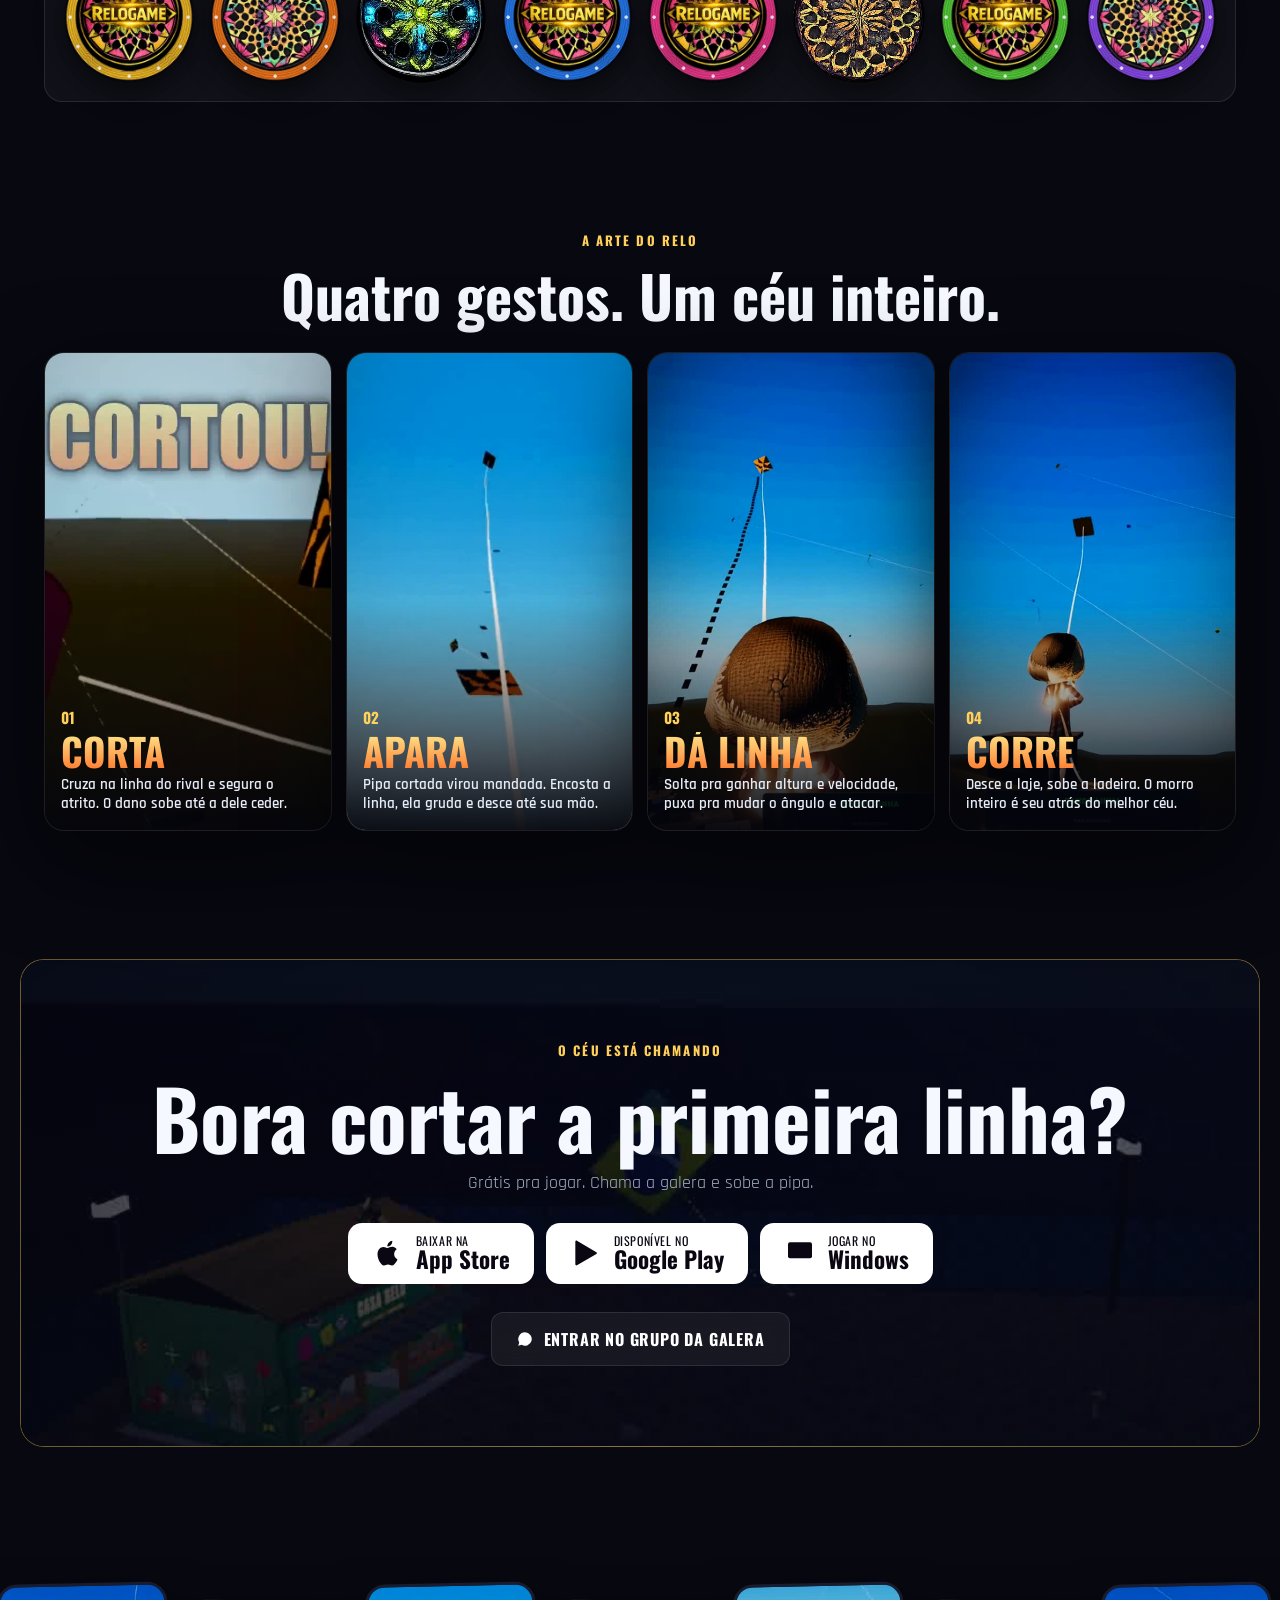
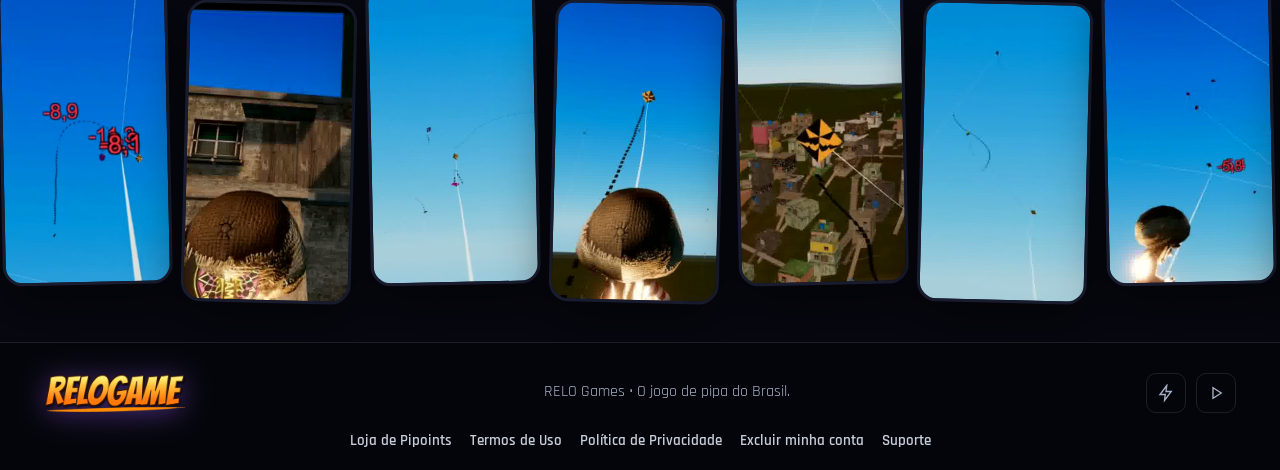
==== commit efa58ea7: "Loja de Pipoints no site com login Google/Apple e Mercado Pago - /loja: compra de PP pelas mesmas ro" ====
--- a/index.html
+++ b/index.html
@@ -66,8 +66,10 @@
         <a href="#modos">Modos</a>
         <a href="#arsenal">Arsenal</a>
         <a href="#arte">Como joga</a>
+        <a href="loja/">Loja PP</a>
       </nav>
       <div class="nav-actions">
+        <a href="loja/" class="btn btn-ghost btn-sm">Comprar PP</a>
         <a href="#baixar" class="btn btn-primary btn-sm">Baixar grátis</a>
         <button class="burger" id="burger" aria-label="Abrir menu"><svg><use href="#i-menu"/></svg></button>
       </div>
@@ -284,6 +286,7 @@
       </div>
     </div>
     <nav class="container" aria-label="Documentos legais" style="display:flex;flex-wrap:wrap;gap:8px 18px;justify-content:center;padding:18px 0 4px;font:600 15px Rajdhani,sans-serif">
+      <a href="loja/" style="color:#c6ccd8">Loja de Pipoints</a>
       <a href="legal/termos.html" style="color:#c6ccd8">Termos de Uso</a>
       <a href="legal/privacidade.html" style="color:#c6ccd8">Política de Privacidade</a>
       <a href="conta/excluir.html" style="color:#c6ccd8">Excluir minha conta</a>
--- a/css/launch.css
+++ b/css/launch.css
@@ -278,3 +278,6 @@
 .vitrine-sec{position:relative;z-index:50;overflow:hidden;padding:4px 0 18px}
 .vitrine-sec .pipas-mq{margin:0 0 18px}
 .vitrine-sec .gal-track{margin-bottom:0}
+
+/* Loja PP: no celular estreito o link fica no menu (burger), não no topo. */
+@media (max-width:440px){.nav-actions .btn-ghost{display:none}}
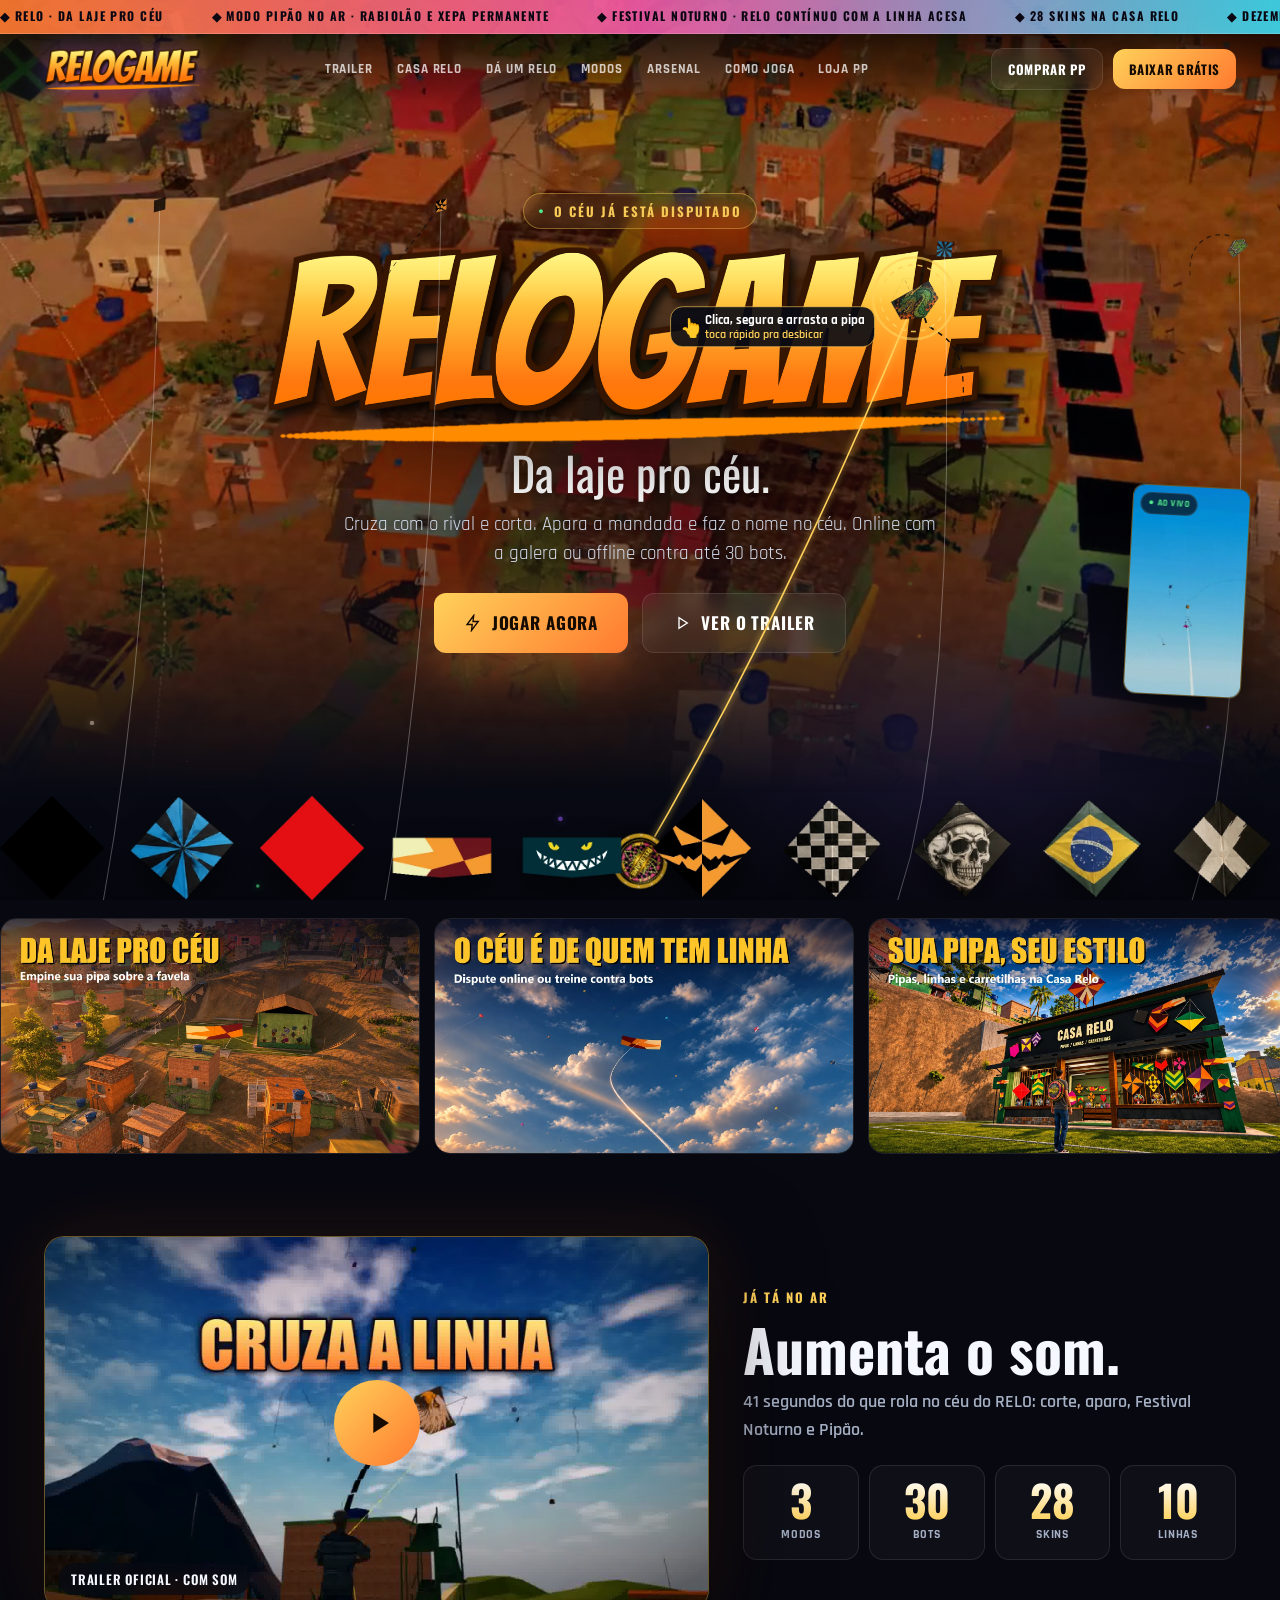
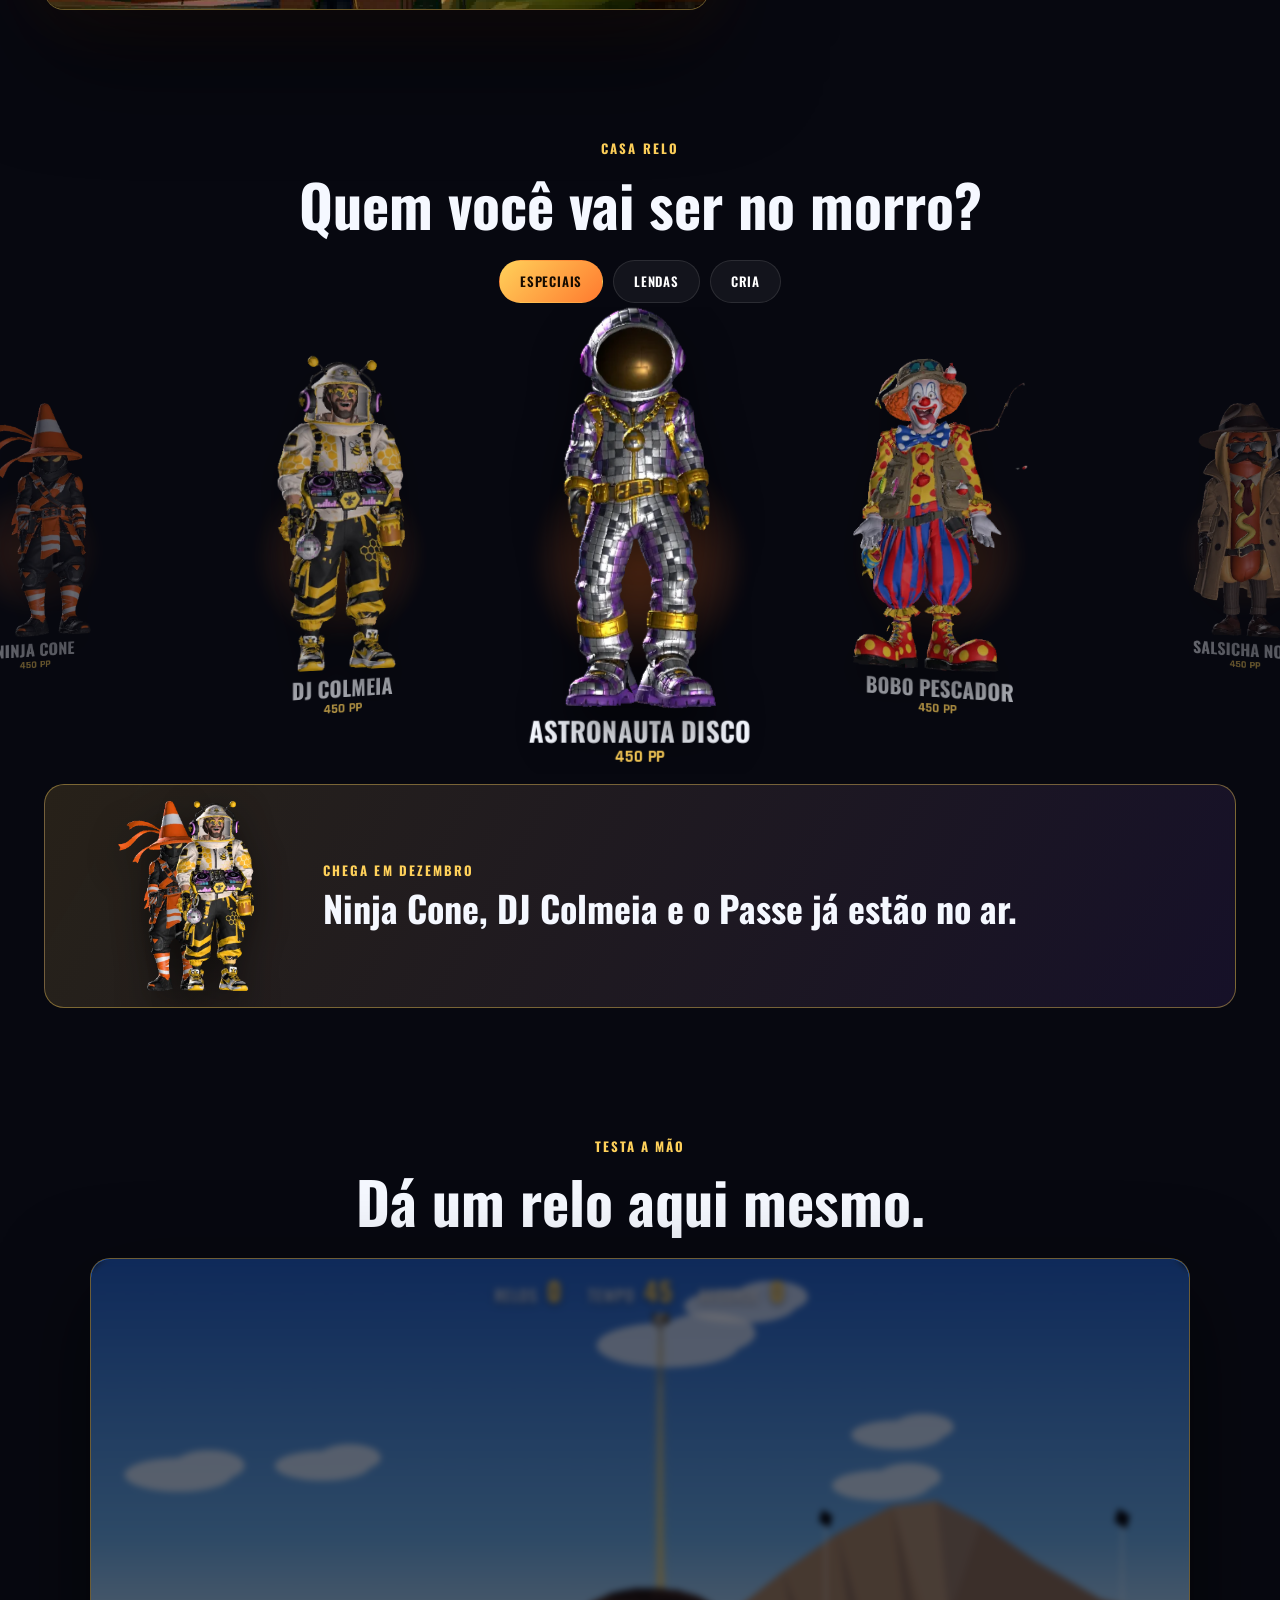
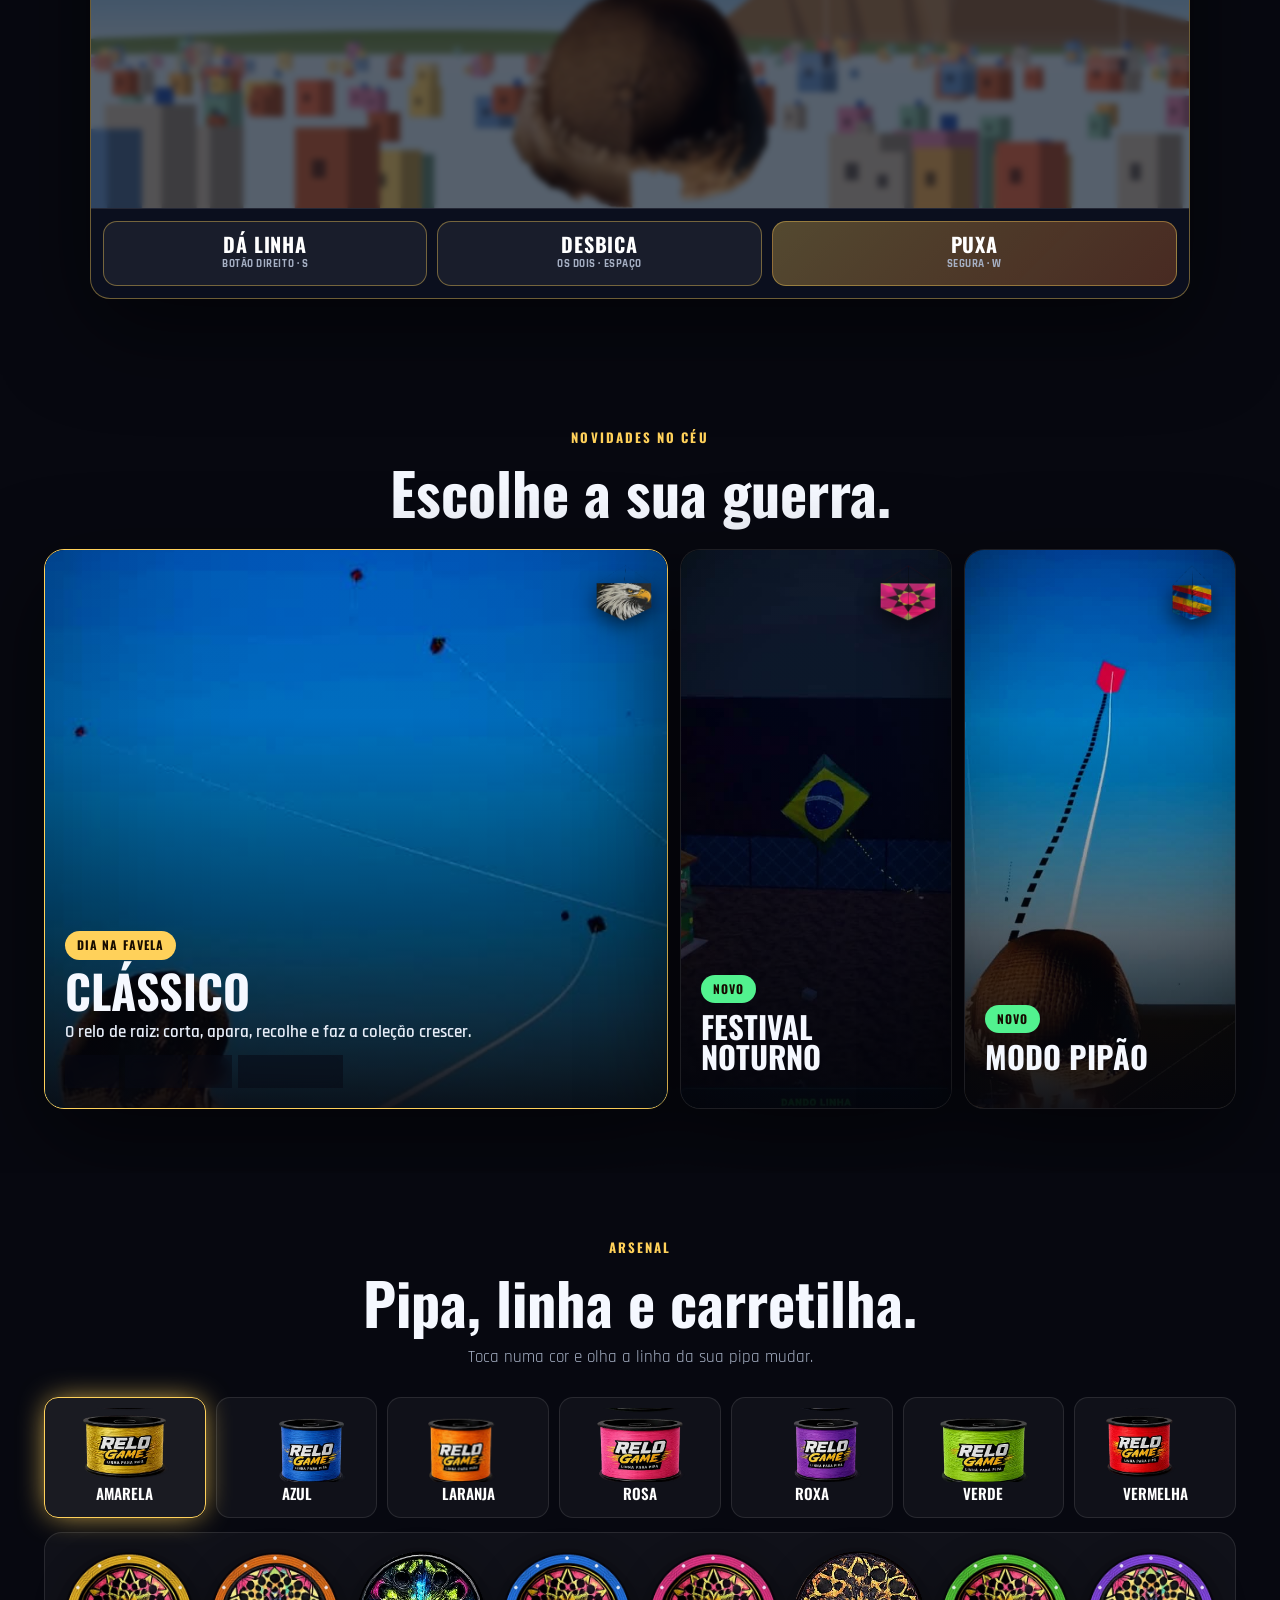
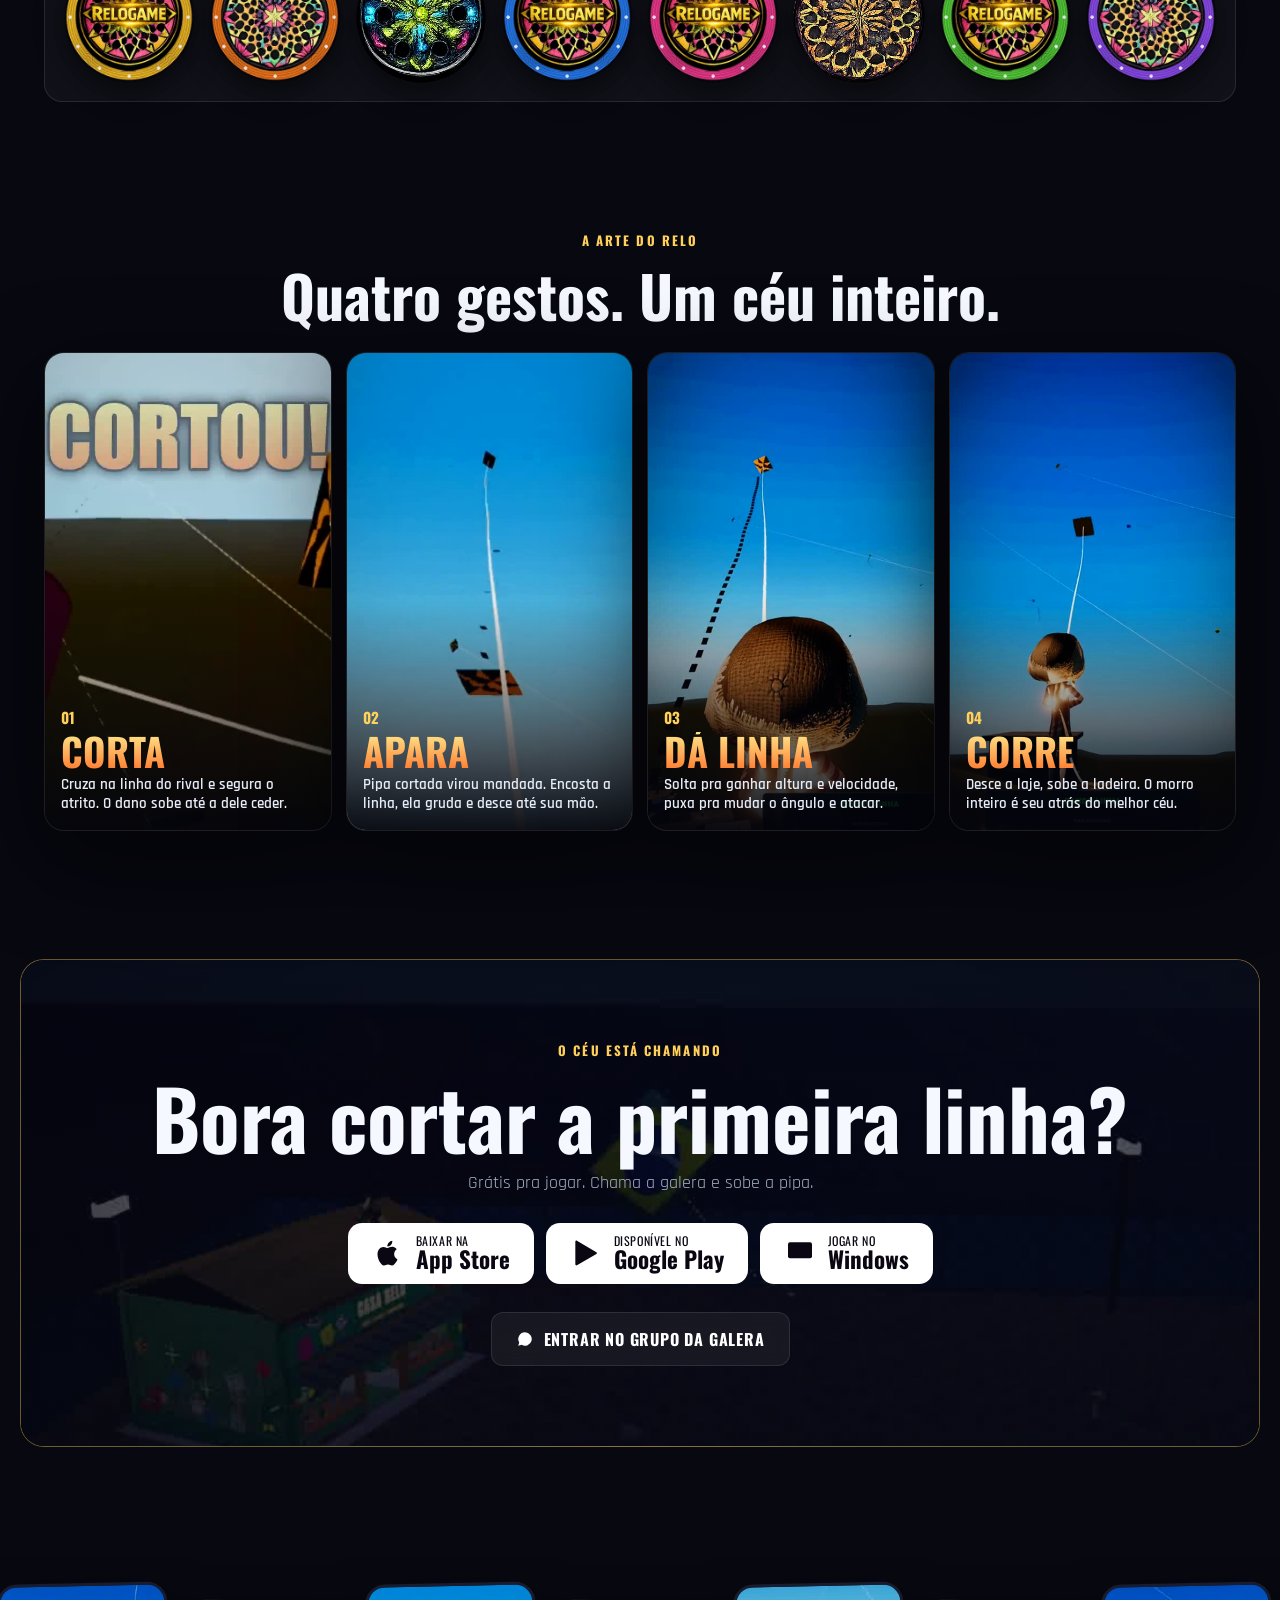
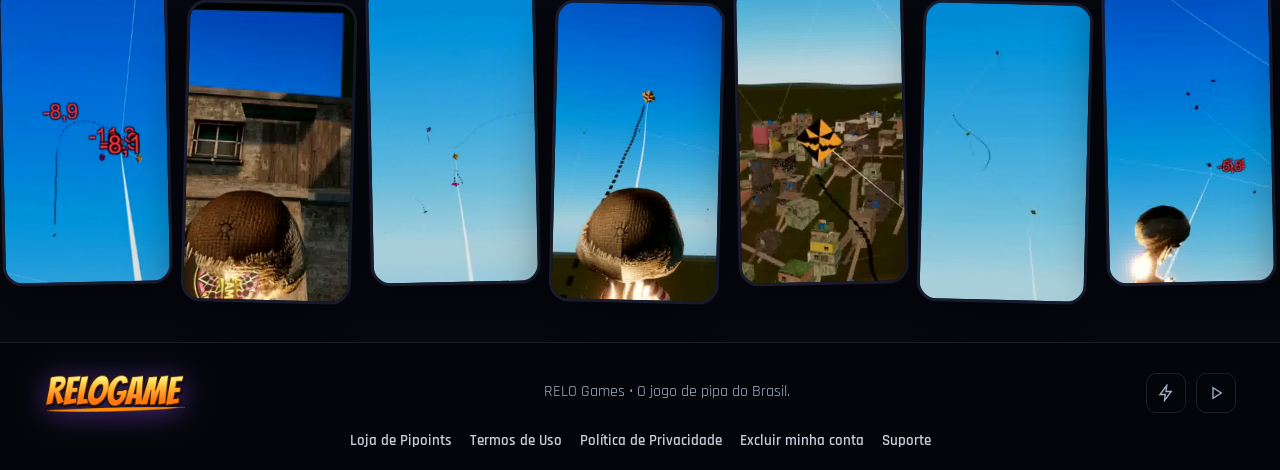
==== commit 9d441674: "Seguranca: CSP sem unsafe-inline fora da loja e cabecalhos extras - Estilos inline viram classes; co" ====
--- a/index.html
+++ b/index.html
@@ -19,7 +19,7 @@
   <link rel="stylesheet" href="css/launch.css" />
 </head>
 <body data-ceu="dia">
-  <svg width="0" height="0" style="position:absolute" aria-hidden="true">
+  <svg class="svg-sprite" width="0" height="0" aria-hidden="true">
     <defs>
       <symbol id="i-kite" viewBox="0 0 24 24"><path d="M12 2 21 11 12 22 3 11Z"/><path d="M12 2v20M3 11h18"/></symbol>
       <symbol id="i-menu" viewBox="0 0 24 24"><path d="M4 7h16M4 12h16M4 17h16"/></symbol>
@@ -285,12 +285,12 @@
         <a href="#trailer" aria-label="Trailer"><svg><use href="#i-play"/></svg></a>
       </div>
     </div>
-    <nav class="container" aria-label="Documentos legais" style="display:flex;flex-wrap:wrap;gap:8px 18px;justify-content:center;padding:18px 0 4px;font:600 15px Rajdhani,sans-serif">
-      <a href="loja/" style="color:#c6ccd8">Loja de Pipoints</a>
-      <a href="legal/termos.html" style="color:#c6ccd8">Termos de Uso</a>
-      <a href="legal/privacidade.html" style="color:#c6ccd8">Política de Privacidade</a>
-      <a href="conta/excluir.html" style="color:#c6ccd8">Excluir minha conta</a>
-      <a href="suporte.html" style="color:#c6ccd8">Suporte</a>
+    <nav class="container foot-legal" aria-label="Documentos legais">
+      <a href="loja/">Loja de Pipoints</a>
+      <a href="legal/termos.html">Termos de Uso</a>
+      <a href="legal/privacidade.html">Política de Privacidade</a>
+      <a href="conta/excluir.html">Excluir minha conta</a>
+      <a href="suporte.html">Suporte</a>
     </nav>
   </footer>
 
--- a/css/launch.css
+++ b/css/launch.css
@@ -281,3 +281,8 @@
 
 /* Loja PP: no celular estreito o link fica no menu (burger), não no topo. */
 @media (max-width:440px){.nav-actions .btn-ghost{display:none}}
+
+/* Antes eram style= inline (a CSP agora proíbe). */
+.svg-sprite{position:absolute}
+.foot-legal{display:flex;flex-wrap:wrap;gap:8px 18px;justify-content:center;padding:18px 0 4px;font:600 15px Rajdhani,sans-serif}
+.foot-legal a{color:#c6ccd8}
